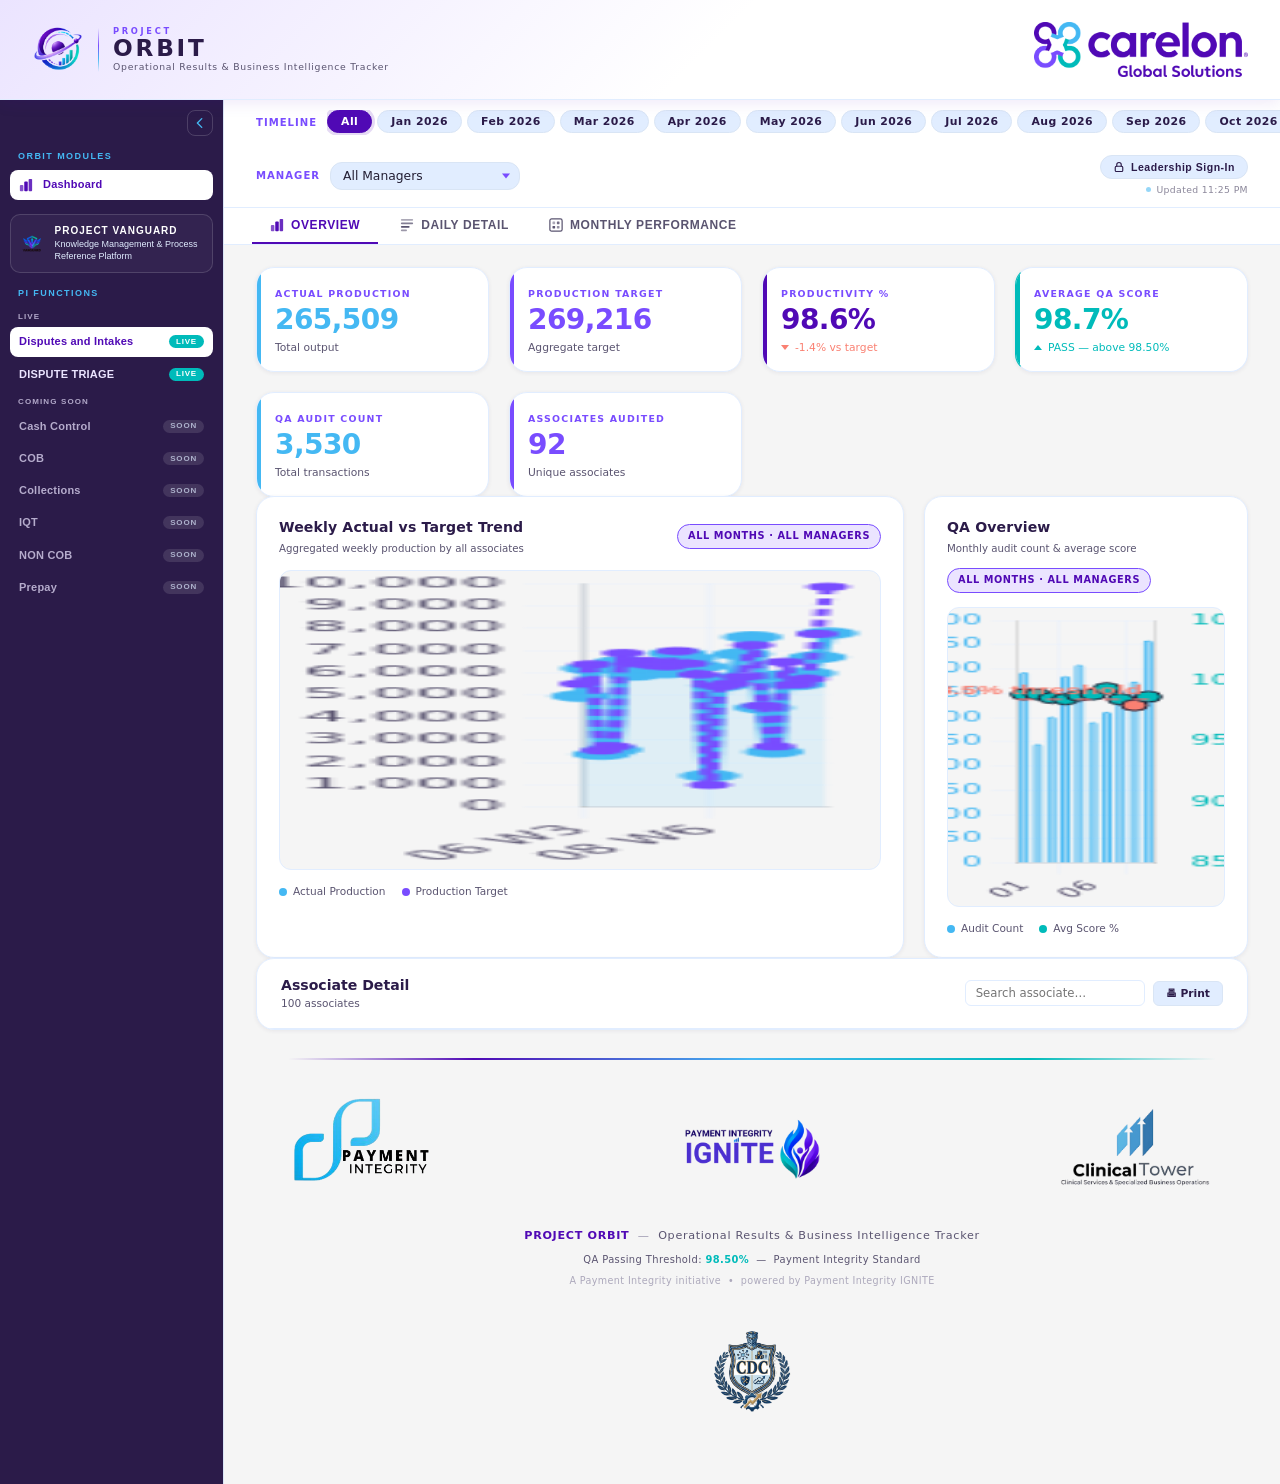
==== ORBIT.html @ f819c239 "Hide leadership rail items until sign-in Gated module items (Associate Records, Leadership Portal, R" ====
<!DOCTYPE html>
<html lang="en">
<head>
  <meta charset="UTF-8" />
  <meta name="viewport" content="width=device-width, initial-scale=1.0" />
  <title>PROJECT ORBIT — Operational Results &amp; Business Intelligence Tracker</title>
  <meta name="description" content="PROJECT ORBIT — Operational Results &amp; Business Intelligence Tracker. Real-time productivity and quality metrics." />
  <link rel="icon" type="image/png" href="assets/logos/ORBIT.png" />
  <link rel="stylesheet" href="orbit.css" />
  <!-- ── ORBIT runtime configuration ─────────────────────────────────────────
       LEADERSHIP_PASSWORD  : shared password required to access the Leadership Portal.
                              Change this value when rotating credentials.
                              Set ORBIT_CONFIG.leadershipPassword in orbit-auth.js to
                              override without editing this file.
       ADMIN_PASSWORD       : optional separate password for admin-role users.
                              Leave blank ("") to use the same password for all roles.
  ──────────────────────────────────────────────────────────────────────────── -->
  <script>
  window.ORBIT_CONFIG = {
    leadershipPassword: 'Ignite@Leaders2026',   // shared password for all roles including admin
    adminPassword:      ''                      // blank — admins use the same password above
  };
  </script>
</head>
<body>
<div class="orbit-shell">

  <!-- ── Loading overlay ─────────────────────────────────── -->
  <div class="orbit-loading" id="orbit-loading" role="status" aria-live="polite">
    <div class="orbit-spinner"></div>
    <div class="orbit-loading__text">Loading ORBIT&hellip;</div>
  </div>

  <!-- ── Header ───────────────────────────────────────────── -->
  <header class="orbit-header" role="banner">
    <div class="orbit-header__left">

      <!-- ORBIT logo — official PNG asset (assets/logos/ORBIT.png) -->
      <div class="orbit-header__logo" aria-label="ORBIT logo" role="img">
        <img src="assets/logos/ORBIT.png"
             alt="ORBIT logo"
             class="orbit-header__img" />
      </div>

      <!-- Vertical divider -->
      <div class="orbit-header__divider" aria-hidden="true"></div>

      <!-- Text lockup -->
      <div class="orbit-header__titles">
        <div class="orbit-header__eyebrow">PROJECT</div>
        <div class="orbit-header__title">ORBIT</div>
        <div class="orbit-header__subtitle">Operational Results &amp; Business Intelligence Tracker</div>
      </div>
    </div>

    <div class="orbit-header__right">

      <!-- Carelon Global Solutions — corporate sponsor, official PNG asset -->
      <div class="orbit-header__carelon" role="img" aria-label="Carelon Global Solutions">
        <img src="assets/logos/carelon.png"
             alt="Carelon Global Solutions"
             class="orbit-header__carelon-img" />
      </div>

    </div>
  </header>

  <!-- ── TEMPUS-style layout: left rail + main column ─────── -->
  <div class="orbit-body">

    <!-- ── Left navigation rail ────────────────────────────── -->
    <aside class="orbit-rail" id="orbit-rail" aria-label="ORBIT navigation">

      <button class="orbit-rail__toggle" id="orbit-rail-toggle" type="button"
              aria-label="Collapse navigation" aria-expanded="true">
        <svg width="14" height="14" viewBox="0 0 16 16" fill="none" aria-hidden="true">
          <path d="M10 3L5 8l5 5" stroke="currentColor" stroke-width="1.6" stroke-linecap="round" stroke-linejoin="round"/>
        </svg>
      </button>

      <!-- Section 1 — ORBIT modules -->
      <nav class="orbit-rail__group" aria-label="ORBIT modules">
        <div class="orbit-rail__heading">ORBIT Modules</div>
        <button class="orbit-rail__item is-active" type="button" data-nav-page="overview" title="Dashboard">
          <svg width="14" height="14" viewBox="0 0 16 16" fill="none" aria-hidden="true">
            <rect x="1" y="8" width="4" height="7" rx="1" fill="currentColor" opacity=".7"/>
            <rect x="6" y="4" width="4" height="11" rx="1" fill="currentColor"/>
            <rect x="11" y="1" width="4" height="14" rx="1" fill="currentColor" opacity=".85"/>
          </svg>
          <span class="orbit-rail__label">Dashboard</span>
        </button>
        <button class="orbit-rail__item orbit-rail__item--gated" type="button" data-nav-sub="ar" title="Associate Records">
          <svg width="14" height="14" viewBox="0 0 16 16" fill="none" aria-hidden="true">
            <circle cx="8" cy="5" r="3" stroke="currentColor" stroke-width="1.4"/>
            <path d="M2.5 14c.8-2.6 3-4 5.5-4s4.7 1.4 5.5 4" stroke="currentColor" stroke-width="1.4" stroke-linecap="round"/>
          </svg>
          <span class="orbit-rail__label">Associate Records</span>
        </button>
        <button class="orbit-rail__item orbit-rail__item--gated" type="button" data-nav-sub="summary" title="Leadership Portal">
          <svg width="14" height="14" viewBox="0 0 16 16" fill="none" aria-hidden="true">
            <path d="M8 1.5l1.9 3.9 4.3.6-3.1 3 .7 4.3L8 11.3l-3.8 2 .7-4.3-3.1-3 4.3-.6z" fill="currentColor" opacity=".85"/>
          </svg>
          <span class="orbit-rail__label">Leadership Portal</span>
        </button>
        <button class="orbit-rail__item orbit-rail__item--gated" type="button" data-nav-sub="rec" title="Recognition">
          <svg width="14" height="14" viewBox="0 0 16 16" fill="none" aria-hidden="true">
            <path d="M4 2h8v4a4 4 0 0 1-8 0z" stroke="currentColor" stroke-width="1.4"/>
            <path d="M4 3.5H2v1a2.5 2.5 0 0 0 2.5 2.5M12 3.5h2v1a2.5 2.5 0 0 1-2.5 2.5M8 10v3M5 14.5h6" stroke="currentColor" stroke-width="1.4" stroke-linecap="round"/>
          </svg>
          <span class="orbit-rail__label">Recognition</span>
        </button>
        <button class="orbit-rail__item orbit-rail__item--gated" type="button" data-nav-sub="pip" title="PIP Watchlist">
          <svg width="14" height="14" viewBox="0 0 16 16" fill="none" aria-hidden="true">
            <path d="M8 2L1.5 13.5h13z" stroke="currentColor" stroke-width="1.4" stroke-linejoin="round"/>
            <path d="M8 6.5v3.5M8 12v.01" stroke="currentColor" stroke-width="1.6" stroke-linecap="round"/>
          </svg>
          <span class="orbit-rail__label">PIP Watchlist</span>
        </button>
        <button class="orbit-rail__item orbit-rail__item--gated" type="button" data-nav-sub="alerts" title="Executive Alerts">
          <svg width="14" height="14" viewBox="0 0 16 16" fill="none" aria-hidden="true">
            <path d="M8 2a4 4 0 0 1 4 4v2.5l1.5 2.5h-11L4 8.5V6a4 4 0 0 1 4-4z" stroke="currentColor" stroke-width="1.4" stroke-linejoin="round"/>
            <path d="M6.5 13.5a1.5 1.5 0 0 0 3 0" stroke="currentColor" stroke-width="1.4" stroke-linecap="round"/>
          </svg>
          <span class="orbit-rail__label">Executive Alerts</span>
        </button>
        <button class="orbit-rail__item orbit-rail__item--gated" type="button" data-nav-sub="notes" title="Notifications">
          <svg width="14" height="14" viewBox="0 0 16 16" fill="none" aria-hidden="true">
            <rect x="1.5" y="3" width="13" height="10" rx="1.5" stroke="currentColor" stroke-width="1.4"/>
            <path d="M2 4l6 5 6-5" stroke="currentColor" stroke-width="1.4" stroke-linecap="round" stroke-linejoin="round"/>
          </svg>
          <span class="orbit-rail__label">Notifications</span>
        </button>
        <button class="orbit-rail__item orbit-rail__item--gated" type="button" data-nav-sub="mynotes" title="My Notes">
          <svg width="14" height="14" viewBox="0 0 16 16" fill="none" aria-hidden="true">
            <path d="M3 2.5h10v11l-3-2-2 2-2-2-3 2z" stroke="currentColor" stroke-width="1.4" stroke-linejoin="round"/>
          </svg>
          <span class="orbit-rail__label">My Notes</span>
        </button>
      </nav>

      <!-- Section 2 — PROJECT VANGUARD platform link -->
      <a class="orbit-rail__vanguard" href="https://vanguard-jace.vercel.app/index.html"
         target="_blank" rel="noopener noreferrer" title="Open PROJECT VANGUARD">
        <img class="orbit-rail__vanguard-logo" src="assets/logos/vanguard-lockup.png" alt="Vanguard" />
        <span class="orbit-rail__vanguard-text">
          <span class="orbit-rail__vanguard-name">PROJECT VANGUARD</span>
          <span class="orbit-rail__vanguard-tag">Knowledge Management &amp; Process Reference Platform</span>
        </span>
      </a>

      <!-- Section 3 — Payment Integrity functions (drives FN module) -->
      <nav class="orbit-rail__group" aria-label="Payment Integrity functions" id="orbit-fn-list">
        <div class="orbit-rail__heading">PI Functions</div>
        <div class="orbit-rail__subheading">Live</div>
        <button class="orbit-fn__btn is-active" type="button" data-fn="disputes-intakes" data-live="true" title="Disputes and Intakes">
          <span class="orbit-rail__label">Disputes and Intakes</span>
          <span class="orbit-fn__badge orbit-fn__badge--live">Live</span>
        </button>
        <button class="orbit-fn__btn" type="button" data-fn="dispute-triage" data-live="true" title="DISPUTE TRIAGE">
          <span class="orbit-rail__label">DISPUTE TRIAGE</span>
          <span class="orbit-fn__badge orbit-fn__badge--live">Live</span>
        </button>
        <div class="orbit-rail__subheading">Coming Soon</div>
        <button class="orbit-fn__btn" type="button" data-fn="cash-control" data-live="false" title="Cash Control">
          <span class="orbit-rail__label">Cash Control</span>
          <span class="orbit-fn__badge orbit-fn__badge--soon">Soon</span>
        </button>
        <button class="orbit-fn__btn" type="button" data-fn="cob" data-live="false" title="COB">
          <span class="orbit-rail__label">COB</span>
          <span class="orbit-fn__badge orbit-fn__badge--soon">Soon</span>
        </button>
        <button class="orbit-fn__btn" type="button" data-fn="collections" data-live="false" title="Collections">
          <span class="orbit-rail__label">Collections</span>
          <span class="orbit-fn__badge orbit-fn__badge--soon">Soon</span>
        </button>
        <button class="orbit-fn__btn" type="button" data-fn="iqt" data-live="false" title="IQT">
          <span class="orbit-rail__label">IQT</span>
          <span class="orbit-fn__badge orbit-fn__badge--soon">Soon</span>
        </button>
        <button class="orbit-fn__btn" type="button" data-fn="non-cob" data-live="false" title="NON COB">
          <span class="orbit-rail__label">NON COB</span>
          <span class="orbit-fn__badge orbit-fn__badge--soon">Soon</span>
        </button>
        <button class="orbit-fn__btn" type="button" data-fn="prepay" data-live="false" title="Prepay">
          <span class="orbit-rail__label">Prepay</span>
          <span class="orbit-fn__badge orbit-fn__badge--soon">Soon</span>
        </button>
      </nav>

    </aside><!-- /.orbit-rail -->

    <!-- ── Main content column ─────────────────────────────── -->
    <div class="orbit-main">

  <!-- ── Filters ──────────────────────────────────────────── -->
  <nav class="orbit-filters" role="navigation" aria-label="Dashboard filters">

    <!-- Timeline: Month pills -->
    <div class="orbit-filters__group">
      <span class="orbit-filters__label">Timeline</span>
      <div class="orbit-filters__pills" id="month-pills" role="group" aria-label="Filter by month">
        <!-- Built dynamically by orbit-app.js -->
      </div>
    </div>

    <!-- Manager dropdown — sourced from Fact_Productivity (period-aware) -->
    <div class="orbit-filters__group">
      <span class="orbit-filters__label" data-tooltip="Manager as recorded in Fact_Productivity for the selected period">Manager</span>
      <div class="orbit-filters__select-wrap">
        <select class="orbit-select" id="manager-select" aria-label="Filter by manager">
          <option value="all">All Managers</option>
        </select>
      </div>
    </div>

    <!-- Right-aligned controls: sign-in + refresh timestamp -->
    <div class="orbit-filters__controls">
      <button class="orbit-auth-chip" id="orbit-auth-chip" type="button"
              aria-haspopup="dialog" aria-label="Leadership sign in">
        <svg width="12" height="12" viewBox="0 0 16 16" fill="none" aria-hidden="true">
          <rect x="3" y="7" width="10" height="7" rx="1.5" stroke="currentColor" stroke-width="1.5"/>
          <path d="M5 7V5a3 3 0 0 1 6 0v2" stroke="currentColor" stroke-width="1.5" stroke-linecap="round"/>
        </svg>
        <span id="orbit-auth-chip-label">Leadership Sign-In</span>
      </button>
      <div class="orbit-filters__updated">
        <span id="last-updated">Live</span>
      </div>
    </div>

  </nav>

  <!-- ── Page navigation tabs ─────────────────────────────── -->
  <nav class="orbit-page-nav" role="tablist" aria-label="Dashboard pages">
    <button class="orbit-page-tab is-active" role="tab" aria-selected="true"
            aria-controls="page-overview" id="tab-overview" data-page="overview">
      <svg width="14" height="14" viewBox="0 0 16 16" fill="none" aria-hidden="true">
        <rect x="1" y="8" width="4" height="7" rx="1" fill="currentColor" opacity=".7"/>
        <rect x="6" y="4" width="4" height="11" rx="1" fill="currentColor"/>
        <rect x="11" y="1" width="4" height="14" rx="1" fill="currentColor" opacity=".85"/>
      </svg>
      Overview
    </button>
    <button class="orbit-page-tab" role="tab" aria-selected="false"
            aria-controls="page-daily" id="tab-daily" data-page="daily">
      <svg width="14" height="14" viewBox="0 0 16 16" fill="none" aria-hidden="true">
        <rect x="1" y="1" width="14" height="2" rx="1" fill="currentColor" opacity=".5"/>
        <rect x="1" y="5" width="14" height="2" rx="1" fill="currentColor" opacity=".75"/>
        <rect x="1" y="9" width="10" height="2" rx="1" fill="currentColor"/>
        <rect x="1" y="13" width="7"  height="2" rx="1" fill="currentColor" opacity=".6"/>
      </svg>
      Daily Detail
    </button>
    <button class="orbit-page-tab" role="tab" aria-selected="false"
            aria-controls="page-monthly" id="tab-monthly" data-page="monthly">
      <svg width="14" height="14" viewBox="0 0 16 16" fill="none" aria-hidden="true">
        <rect x="1" y="1" width="14" height="14" rx="2" stroke="currentColor" stroke-width="1.4" fill="none"/>
        <rect x="4" y="4" width="3" height="3" rx=".5" fill="currentColor" opacity=".5"/>
        <rect x="9" y="4" width="3" height="3" rx=".5" fill="currentColor" opacity=".85"/>
        <rect x="4" y="9" width="3" height="3" rx=".5" fill="currentColor"/>
        <rect x="9" y="9" width="3" height="3" rx=".5" fill="currentColor" opacity=".65"/>
      </svg>
      Monthly Performance
    </button>
    <button class="orbit-page-tab is-hidden" role="tab" aria-selected="false"
            aria-controls="page-leadership" id="tab-leadership" data-page="leadership">
      <svg width="14" height="14" viewBox="0 0 16 16" fill="none" aria-hidden="true">
        <path d="M8 1.5l1.9 3.9 4.3.6-3.1 3 .7 4.3L8 11.3l-3.8 2 .7-4.3-3.1-3 4.3-.6z" fill="currentColor" opacity=".85"/>
      </svg>
      Leadership Portal
    </button>
  </nav>

  <!-- ── Main content ─────────────────────────────────────── -->
  <main class="orbit-content" role="main">

  <!-- ══ PAGE: Overview ═══════════════════════════════════ -->
  <div id="page-overview" class="orbit-page" role="tabpanel" aria-labelledby="tab-overview">

    <!-- ── KPI Cards ──────────────────────────────────────── -->
    <section class="orbit-kpis" aria-label="Key performance indicators">

      <article class="kpi-card kpi-card--production" data-tt-title="Actual Production" data-tt-body="Total units produced in the selected period, aggregated across all filtered associates.">
        <div class="kpi-label">Actual Production</div>
        <div class="kpi-value" id="kpi-actual">—</div>
        <div class="kpi-sub" id="kpi-actual-sub">Total output</div>
      </article>

      <article class="kpi-card kpi-card--target" data-tt-title="Production Target" data-tt-body="Sum of individual production targets for the selected period and filters.">
        <div class="kpi-label">Production Target</div>
        <div class="kpi-value" id="kpi-target">—</div>
        <div class="kpi-sub" id="kpi-target-sub">Aggregate target</div>
      </article>

      <article class="kpi-card kpi-card--pct" data-tt-title="Productivity %" data-tt-body="Total actual production ÷ total target, blended across all filtered associates. PASS when ≥ 100%.">
        <div class="kpi-label">Productivity %</div>
        <div class="kpi-value" id="kpi-pct">—</div>
        <div class="kpi-sub" id="kpi-pct-sub">vs target</div>
      </article>

      <!-- Enterprise Target & Variance: Leadership Portal → Summary KPI strip (below) -->

      <article class="kpi-card kpi-card--qa-score" data-tt-title="Average QA Score" data-tt-body="Weighted average QA score across all audits. PI passing threshold: 98.50% — scores below are FAIL.">
        <div class="kpi-label">Average QA Score</div>
        <div class="kpi-value" id="kpi-qa-score">—</div>
        <div class="kpi-sub" id="kpi-qa-score-sub">No audit data</div>
      </article>

      <article class="kpi-card kpi-card--qa-count" data-tt-title="QA Audit Count" data-tt-body="Total number of QA audit transactions in the selected period.">
        <div class="kpi-label">QA Audit Count</div>
        <div class="kpi-value" id="kpi-qa-count">—</div>
        <div class="kpi-sub">Total transactions</div>
      </article>

      <article class="kpi-card kpi-card--audited" data-tt-title="Associates Audited" data-tt-body="Distinct associates who received at least one QA audit in the selected period.">
        <div class="kpi-label">Associates Audited</div>
        <div class="kpi-value" id="kpi-audited">—</div>
        <div class="kpi-sub">Unique associates</div>
      </article>

    </section>

    <!-- ── Charts ─────────────────────────────────────────── -->
    <section class="orbit-charts" aria-label="Visual analytics">

      <!-- Hero chart: Weekly Actual vs Target -->
      <div class="chart-card">
        <div class="chart-header">
          <div class="chart-header__left">
            <div class="chart-title">Weekly Actual vs Target Trend</div>
            <div class="chart-subtitle">Aggregated weekly production by all associates</div>
          </div>
          <span class="chart-period-badge" aria-live="polite">All Months · All Managers</span>
        </div>
        <div class="chart-body" role="img" aria-label="Line chart showing weekly actual production versus target">
          <canvas id="chart-trend"></canvas>
        </div>
        <div class="chart-legend" aria-hidden="true">
          <div class="chart-legend__item"><span class="chart-legend__dot chart-legend__dot--actual"></span>Actual Production</div>
          <div class="chart-legend__item"><span class="chart-legend__dot chart-legend__dot--target"></span>Production Target</div>
        </div>
      </div>

      <!-- Secondary chart: QA Overview -->
      <div class="chart-card">
        <div class="chart-header">
          <div class="chart-header__left">
            <div class="chart-title">QA Overview</div>
            <div class="chart-subtitle">Monthly audit count &amp; average score</div>
          </div>
          <span class="chart-period-badge" aria-live="polite">All Months · All Managers</span>
        </div>
        <div class="chart-body" role="img" aria-label="Bar and line chart showing QA audit counts and average scores by month">
          <canvas id="chart-qa"></canvas>
        </div>
        <div class="chart-legend" aria-hidden="true">
          <div class="chart-legend__item"><span class="chart-legend__dot chart-legend__dot--actual"></span>Audit Count</div>
          <div class="chart-legend__item"><span class="chart-legend__dot chart-legend__dot--qa"></span>Avg Score %</div>
        </div>
      </div>

    </section>

    <!-- ── Associate Detail Table ─────────────────────────── -->
    <section class="orbit-table-section" aria-label="Associate detail table">
      <div class="table-card">
        <div class="table-card__header">
          <div>
            <div class="table-card__title">Associate Detail</div>
            <div class="table-card__meta" id="table-meta">Loading&hellip;</div>
          </div>
          <div class="table-card__actions">
            <input
              id="table-search"
              type="search"
              placeholder="Search associate&hellip;"
              aria-label="Search associates"
              style="
                background:var(--glass-bg);border:1px solid var(--glass-border);
                border-radius:var(--radius-sm);color:var(--text);font-size:.73rem;
                padding:5px 10px;outline:none;width:180px;
              "
            />
            <button class="table-action-btn" onclick="window.print()" aria-label="Print table">
              &#128438; Print
            </button>
          </div>
        </div>
        <div class="table-scroll-wrap" role="region" aria-label="Scrollable data table" tabindex="0">
          <table class="orbit-table" aria-label="Associate productivity and quality data">
            <thead>
              <tr>
                <th aria-label="Rank">#</th>
                <th data-sort="name"     class="is-sortable">Associate</th>
                <th data-sort="manager"  class="is-sortable" data-tooltip="Manager from Fact_Productivity — period-aware">Manager</th>
                <th data-sort="act"      class="is-sortable" style="text-align:right">Prod Actual</th>
                <th data-sort="tgt"      class="is-sortable" style="text-align:right">Prod Target</th>
                <th data-sort="variance" class="is-sortable" style="text-align:right">Variance</th>
                <th data-sort="prodPct"  class="is-sortable">Productivity %</th>
                <th data-sort="qaCnt"    class="is-sortable" style="text-align:right">QA Audits</th>
                <th data-sort="avgQA"    class="is-sortable" style="text-align:right">QA Score %</th>
              </tr>
            </thead>
            <tbody id="assoc-tbody">
              <tr><td colspan="9">
                <div class="orbit-empty">
                  <div class="orbit-empty__title">Loading data&hellip;</div>
                </div>
              </td></tr>
            </tbody>
          </table>
        </div>
      </div>
    </section>

  </div><!-- /.orbit-page#page-overview -->

  <!-- ══ PAGE: Daily Detail ════════════════════════════════ -->
  <div id="page-daily" class="orbit-page is-hidden" role="tabpanel" aria-labelledby="tab-daily">

    <!-- Daily Detail filters -->
    <div class="orbit-dd-filters">

      <!-- Month pills (synced with Overview timeline) -->
      <div class="orbit-filters__group">
        <span class="orbit-filters__label">Timeline</span>
        <div class="orbit-filters__pills" id="dd-month-pills" role="group" aria-label="Filter daily detail by month"></div>
      </div>

      <!-- Date filter — narrows to a single calendar day within the selected month -->
      <div class="orbit-filters__group orbit-filters__group--date" id="dd-date-group">
        <span class="orbit-filters__label">Date</span>
        <div class="orbit-filters__select-wrap dd-date-wrap">
          <input class="orbit-select dd-date-input" id="dd-date-input"
                 type="date" aria-label="Filter by exact date" />
          <button class="dd-date-clear is-hidden" id="dd-date-clear"
                  type="button" title="Clear date filter" aria-label="Clear date filter">&#x2715;</button>
        </div>
      </div>

      <!-- Manager dropdown -->
      <div class="orbit-filters__group">
        <span class="orbit-filters__label">Manager</span>
        <div class="orbit-filters__select-wrap">
          <select class="orbit-select" id="dd-manager-select" aria-label="Filter by manager">
            <option value="all">All Managers</option>
          </select>
        </div>
      </div>

      <!-- Associate dropdown -->
      <div class="orbit-filters__group">
        <span class="orbit-filters__label">Associate</span>
        <div class="orbit-filters__select-wrap">
          <select class="orbit-select" id="dd-assoc-select" aria-label="Filter by associate">
            <option value="all">All Associates</option>
          </select>
        </div>
      </div>

      <!-- Search box -->
      <div class="orbit-filters__group orbit-filters__group--search">
        <span class="orbit-filters__label">Search</span>
        <div class="orbit-filters__select-wrap">
          <input class="orbit-select orbit-dd-search" id="dd-search"
                 type="search" placeholder="Search associate, manager…"
                 aria-label="Search daily detail table" autocomplete="off" />
        </div>
      </div>

    </div><!-- /.orbit-dd-filters -->

    <!-- Daily Detail table card -->
    <div class="table-card orbit-dd-card">
      <div class="table-card__header">
        <div class="table-card__title">Daily Detail</div>
        <div class="table-card__meta" id="dd-meta">Loading&hellip;</div>
        <div class="table-card__actions">
          <button class="orbit-btn orbit-btn--ghost" id="dd-export-btn"
                  title="Export to CSV" aria-label="Export daily detail to CSV">
            <svg width="14" height="14" viewBox="0 0 16 16" fill="none" aria-hidden="true">
              <path d="M8 1v9M5 7l3 3 3-3" stroke="currentColor" stroke-width="1.8" stroke-linecap="round" stroke-linejoin="round"/>
              <path d="M2 12h12v2a1 1 0 01-1 1H3a1 1 0 01-1-1v-2z" fill="currentColor" opacity=".35"/>
            </svg>
            Export CSV
          </button>
        </div>
      </div>
      <div class="table-card__body">
        <table class="orbit-table" id="dd-table" role="grid" aria-label="Daily production detail">
          <thead>
            <tr>
              <th class="col-date"  data-dd-sort="d"       aria-sort="none">Date</th>
              <th class="col-associate" data-dd-sort="a"   aria-sort="none">Associate</th>
              <th class="col-manager"   data-dd-sort="m"   aria-sort="none">Manager</th>
              <th class="col-num"   data-dd-sort="act"     aria-sort="none">Actual</th>
              <th class="col-num"   data-dd-sort="tgt"     aria-sort="none">Target</th>
              <th class="col-num"   data-dd-sort="variance" aria-sort="none">Variance</th>
              <th class="col-num"   data-dd-sort="w"       aria-sort="none">Week</th>
              <th class="col-num"   data-dd-sort="ym"      aria-sort="none">Month</th>
            </tr>
          </thead>
          <tbody id="dd-tbody">
            <!-- Built by orbit-app.js DD.render() — first 200 rows -->
          </tbody>
        </table>
      </div>
      <!-- Load more — appears when filtered results exceed one page -->
      <div class="dd-load-more-wrap">
        <button class="orbit-btn orbit-btn--ghost dd-load-more-btn is-hidden" id="dd-load-more" type="button">
          Load more records
        </button>
      </div>
    </div><!-- /.orbit-dd-card -->

  </div><!-- /.orbit-page#page-daily -->

  <!-- ══ PAGE: Monthly Performance ════════════════════════════ -->
  <div id="page-monthly" class="orbit-page is-hidden" role="tabpanel" aria-labelledby="tab-monthly">

    <!-- Monthly filters -->
    <div class="orbit-dd-filters mp-filters">

      <div class="orbit-filters__group">
        <span class="orbit-filters__label">Timeline</span>
        <div class="orbit-filters__pills" id="mp-month-pills" role="group" aria-label="Filter by month"></div>
      </div>

      <div class="orbit-filters__group">
        <span class="orbit-filters__label">Manager</span>
        <div class="orbit-filters__select-wrap">
          <select class="orbit-select" id="mp-manager-select" aria-label="Filter by manager">
            <option value="all">All Managers</option>
          </select>
        </div>
      </div>

      <div class="orbit-filters__group">
        <span class="orbit-filters__label">Associate</span>
        <div class="orbit-filters__select-wrap">
          <select class="orbit-select" id="mp-assoc-select" aria-label="Filter by associate">
            <option value="all">All Associates</option>
          </select>
        </div>
      </div>

    </div><!-- /.mp-filters -->

    <!-- ── Summary KPI cards ───────────────────────────────── -->
    <section class="orbit-kpis mp-kpis" aria-label="Monthly performance summary">

      <article class="kpi-card kpi-card--mp-pass"
               data-tt-title="Associates Passing" data-tt-body="Associates whose productivity is at or above the 100% target.<br><br>PASS: Productivity ≥ 100%">
        <div class="kpi-label">Associates Passing</div>
        <div class="kpi-value" id="mp-kpi-passing">—</div>
        <div class="kpi-sub" id="mp-kpi-passing-sub">Productivity &ge; 100%</div>
      </article>

      <article class="kpi-card kpi-card--mp-fail"
               data-tt-title="Associates Failing" data-tt-body="Associates whose productivity is below the 100% target.<br><br>FAIL: Productivity &lt; 100%">
        <div class="kpi-label">Associates Failing</div>
        <div class="kpi-value" id="mp-kpi-failing">—</div>
        <div class="kpi-sub" id="mp-kpi-failing-sub">Productivity &lt; 100%</div>
      </article>

      <article class="kpi-card kpi-card--pct"
               data-tt-title="Avg Productivity %" data-tt-body="Mean productivity percentage across all filtered associates and months.<br><br>PASS: ≥ 100% &nbsp;|&nbsp; FAIL: &lt; 100%">
        <div class="kpi-label">Avg Productivity %</div>
        <div class="kpi-value" id="mp-kpi-avg-prod">—</div>
        <div class="kpi-sub" id="mp-kpi-avg-prod-sub">vs 100% target</div>
      </article>

      <article class="kpi-card kpi-card--qa-score"
               data-tt-title="Avg QA Score %" data-tt-body="Weighted average QA score across the selected period.<br><br>PASS: ≥ 98.50% &nbsp;|&nbsp; FAIL: &lt; 98.50%">
        <div class="kpi-label">Avg QA Score %</div>
        <div class="kpi-value" id="mp-kpi-avg-qa">—</div>
        <div class="kpi-sub" id="mp-kpi-avg-qa-sub">Threshold: 98.50%</div>
      </article>

      <article class="kpi-card kpi-card--mp-qa-pass"
               data-tt-title="QA Pass Count" data-tt-body="Associates whose QA score meets the PI passing threshold.<br><br>PASS: QA Score ≥ 98.50%">
        <div class="kpi-label">QA Pass Count</div>
        <div class="kpi-value" id="mp-kpi-qa-pass">—</div>
        <div class="kpi-sub">QA Score &ge; 98.50%</div>
      </article>

      <article class="kpi-card kpi-card--mp-qa-fail"
               data-tt-title="QA Fail Count" data-tt-body="Associates whose QA score falls below the PI passing threshold.<br><br>FAIL: QA Score &lt; 98.50%">
        <div class="kpi-label">QA Fail Count</div>
        <div class="kpi-value" id="mp-kpi-qa-fail">—</div>
        <div class="kpi-sub">QA Score &lt; 98.50%</div>
      </article>

    </section><!-- /.mp-kpis -->

    <!-- ── Monthly trend charts ─────────────────────────────── -->
    <div class="mp-charts">

      <!-- Chart 1: Productivity Trend -->
      <div class="chart-card mp-chart-card">
        <div class="chart-card__header">
          <div class="chart-card__title">Monthly Productivity Trend</div>
          <div class="chart-card__legend">
            <span class="chart-legend-item chart-legend-item--pass">&#9632; Pass (&ge;100%)</span>
            <span class="chart-legend-item chart-legend-item--fail">&#9632; Fail (&lt;100%)</span>
          </div>
        </div>
        <div class="chart-card__body">
          <canvas id="mp-chart-prod" aria-label="Monthly productivity trend chart"></canvas>
        </div>
      </div>

      <!-- Chart 2: QA Score Trend -->
      <div class="chart-card mp-chart-card">
        <div class="chart-card__header">
          <div class="chart-card__title">Monthly QA Score Trend</div>
          <div class="chart-card__legend">
            <span class="chart-legend-item chart-legend-item--pass">&#9632; Pass (&ge;98.5%)</span>
            <span class="chart-legend-item chart-legend-item--fail">&#9632; Fail (&lt;98.5%)</span>
          </div>
        </div>
        <div class="chart-card__body">
          <canvas id="mp-chart-qa" aria-label="Monthly QA score trend chart"></canvas>
        </div>
      </div>

      <!-- Chart 3: Pass/Fail Distribution -->
      <div class="chart-card mp-chart-card mp-chart-card--dist">
        <div class="chart-card__header">
          <div class="chart-card__title">Pass / Fail Distribution</div>
        </div>
        <div class="chart-card__body mp-dist-body">
          <canvas id="mp-chart-dist" aria-label="Pass/fail distribution chart"></canvas>
        </div>
      </div>

    </div><!-- /.mp-charts -->

    <!-- ── Associate Performance Grid ──────────────────────── -->
    <div class="table-card mp-grid-card">
      <div class="table-card__header">
        <div class="table-card__title">Associate Performance Grid</div>
        <div class="table-card__meta" id="mp-grid-meta">Loading&hellip;</div>
        <div class="table-card__actions">
          <div class="mp-legend-inline">
            <span class="qa-badge qa-badge--pass">● PROD PASS</span>
            <span class="qa-badge qa-badge--fail">● PROD FAIL</span>
            <span class="mp-qa-pass-badge">&#9670; QA PASS</span>
            <span class="mp-qa-fail-badge">&#9670; QA FAIL</span>
          </div>
        </div>
      </div>
      <div class="table-card__body mp-grid-scroll">
        <table class="orbit-table mp-grid-table" id="mp-grid-table" role="grid"
               aria-label="Associate monthly performance grid">
          <thead id="mp-grid-thead">
            <!-- Built dynamically: Associate | Manager | [month cols…] -->
          </thead>
          <tbody id="mp-grid-tbody">
            <!-- Built dynamically -->
          </tbody>
        </table>
      </div>
    </div><!-- /.mp-grid-card -->

    <!-- ── Monthly Detail trend table ──────────────────────── -->
    <div class="table-card mp-detail-card">
      <div class="table-card__header">
        <div class="table-card__title">Monthly Performance Trend</div>
        <div class="table-card__meta" id="mp-detail-meta"></div>
        <div class="table-card__actions">
          <button class="orbit-btn orbit-btn--ghost" id="mp-export-btn"
                  title="Export to CSV" aria-label="Export monthly detail to CSV">
            <svg width="14" height="14" viewBox="0 0 16 16" fill="none" aria-hidden="true">
              <path d="M8 1v9M5 7l3 3 3-3" stroke="currentColor" stroke-width="1.8"
                    stroke-linecap="round" stroke-linejoin="round"/>
              <path d="M2 12h12v2a1 1 0 01-1 1H3a1 1 0 01-1-1v-2z" fill="currentColor" opacity=".35"/>
            </svg>
            Export CSV
          </button>
        </div>
      </div>
      <div class="table-card__body">
        <table class="orbit-table" id="mp-detail-table" role="grid"
               aria-label="Monthly performance detail table">
          <thead>
            <tr>
              <th data-mp-sort="ym"      class="col-num">Month</th>
              <th data-mp-sort="a"       class="col-associate">Associate</th>
              <th data-mp-sort="m"       class="col-manager">Manager</th>
              <th data-mp-sort="act"     class="col-num">Actual</th>
              <th data-mp-sort="tgt"     class="col-num">Target</th>
              <th data-mp-sort="prodPct" class="col-num">Prod %</th>
              <th data-mp-sort="avgQA"   class="col-num">QA Score</th>
              <th class="col-num">Prod Status</th>
              <th class="col-num">QA Status</th>
            </tr>
          </thead>
          <tbody id="mp-detail-tbody">
            <!-- Built dynamically -->
          </tbody>
        </table>
      </div>
    </div><!-- /.mp-detail-card -->

  </div><!-- /.orbit-page#page-monthly -->

  <!-- ══ PAGE: Leadership Portal ═══════════════════════════ -->
  <div id="page-leadership" class="orbit-page is-hidden" role="tabpanel" aria-labelledby="tab-leadership">

    <!-- Portal header + role context -->
    <div class="lp-hero">
      <div>
        <div class="lp-hero__title">Leadership Portal</div>
        <div class="lp-hero__sub">Restricted access &mdash; Payment Integrity leadership tools</div>
      </div>
      <div class="lp-hero__role" id="lp-role-badge">—</div>
    </div>

    <!-- Portal sub-navigation -->
    <nav class="lp-subnav" role="tablist" aria-label="Leadership sections">
      <button class="lp-subnav__tab is-active" data-lp-sub="summary" type="button" role="tab" aria-selected="true">Summary</button>
      <button class="lp-subnav__tab" data-lp-sub="alerts" type="button" role="tab" aria-selected="false">Executive Alerts</button>
      <button class="lp-subnav__tab" data-lp-sub="pip" type="button" role="tab" aria-selected="false">PIP Watchlist</button>
      <button class="lp-subnav__tab" data-lp-sub="rec" type="button" role="tab" aria-selected="false">Recognition</button>
      <button class="lp-subnav__tab" data-lp-sub="managers" type="button" role="tab" aria-selected="false">Managers</button>
      <button class="lp-subnav__tab" data-lp-sub="notes" type="button" role="tab" aria-selected="false">Notifications</button>
      <button class="lp-subnav__tab" data-lp-sub="matrix" type="button" role="tab" aria-selected="false">Performance Matrix</button>
      <button class="lp-subnav__tab lp-subnav__tab--records" data-lp-sub="ar" type="button" role="tab" aria-selected="false">Associate Records</button>
      <button class="lp-subnav__tab lp-subnav__tab--mynotes" data-lp-sub="mynotes" type="button" role="tab" aria-selected="false">
        My Notes<span class="mn-tab-badge is-hidden" id="mn-tab-badge" aria-label="overdue tasks"></span>
      </button>
    </nav>

    <!-- ══ SUB-PAGE: Summary ══ -->
    <div class="lp-subpage" data-lp-subpage="summary">

    <!-- KPI strip -->
    <section class="orbit-kpis" aria-label="Leadership summary">
      <!-- Enterprise planning metrics — Leadership/Admin only -->
      <article class="kpi-card kpi-card--ent-target" data-tt-title="Enterprise Target" data-tt-body="Monthly enterprise production target: standard rate × approved headcount × business days in the selected month. Requires a single month to be selected.">
        <div class="kpi-label">Enterprise Target</div>
        <div class="kpi-value" id="kpi-ent-target">—</div>
        <div class="kpi-sub" id="kpi-ent-target-sub">Select a single month</div>
      </article>
      <article class="kpi-card kpi-card--ent-variance" data-tt-title="Enterprise Variance" data-tt-body="Actual enterprise production minus Enterprise Target for the selected month. Positive = above plan; negative = below plan.">
        <div class="kpi-label">Enterprise Variance</div>
        <div class="kpi-value" id="kpi-ent-variance">—</div>
        <div class="kpi-sub" id="kpi-ent-variance-sub">Select a single month</div>
      </article>
      <article class="kpi-card" data-tt-title="PIP Candidates" data-tt-body="Associates failing productivity (<100%) or QA (<98.50%) for 2 consecutive months.">
        <div class="kpi-label">PIP Candidates</div>
        <div class="kpi-value" id="lp-kpi-pip">—</div>
        <div class="kpi-sub">2-month consecutive fails</div>
      </article>
      <article class="kpi-card" data-tt-title="Recognition Candidates" data-tt-body="Associates at productivity >=110% or QA = 100.00% for 3 consecutive months.">
        <div class="kpi-label">Recognition Candidates</div>
        <div class="kpi-value" id="lp-kpi-rec">—</div>
        <div class="kpi-sub">3-month high performers</div>
      </article>
      <article class="kpi-card" data-tt-title="High Alerts" data-tt-body="HIGH severity items in Executive Alerts — dual fails and managers with multiple PIP cases.">
        <div class="kpi-label">High Alerts</div>
        <div class="kpi-value" id="lp-kpi-alerts">—</div>
        <div class="kpi-sub">Immediate attention</div>
      </article>
      <article class="kpi-card" data-tt-title="Managers Below Target" data-tt-body="Managers whose blended productivity or QA is below the approved standard.">
        <div class="kpi-label">Managers Below Target</div>
        <div class="kpi-value" id="lp-kpi-mgrbelow">—</div>
        <div class="kpi-sub">Blended metrics</div>
      </article>
      <article class="kpi-card" data-tt-title="Pending Notifications" data-tt-body="Outlook-ready draft emails generated for leadership review. Not sent automatically.">
        <div class="kpi-label">Notifications</div>
        <div class="kpi-value" id="lp-kpi-notes">—</div>
        <div class="kpi-sub">Drafts generated</div>
      </article>
    </section>

    <!-- Quick-action tiles -->
    <div class="lp-tiles" aria-label="Quick actions">
      <button class="lp-tile" data-lp-goto="pip" type="button">
        <span class="lp-tile__count" id="lp-tile-pip">—</span>
        <span class="lp-tile__label">PIP Watchlist</span>
        <span class="lp-tile__sub">Consecutive failures</span>
      </button>
      <button class="lp-tile lp-tile--rec" data-lp-goto="rec" type="button">
        <span class="lp-tile__count" id="lp-tile-rec">—</span>
        <span class="lp-tile__label">Recognition Watchlist</span>
        <span class="lp-tile__sub">Sustained excellence</span>
      </button>
      <button class="lp-tile lp-tile--mgr" data-lp-goto="managers" type="button">
        <span class="lp-tile__count" id="lp-tile-mgr">—</span>
        <span class="lp-tile__label">Manager Scorecard</span>
        <span class="lp-tile__sub">Team-level analytics</span>
      </button>
      <button class="lp-tile lp-tile--alert" data-lp-goto="alerts" type="button">
        <span class="lp-tile__count" id="lp-tile-alerts">—</span>
        <span class="lp-tile__label">Executive Alerts</span>
        <span class="lp-tile__sub">Severity-ranked</span>
      </button>
      <button class="lp-tile lp-tile--notes" data-lp-goto="notes" type="button">
        <span class="lp-tile__count" id="lp-tile-notes">—</span>
        <span class="lp-tile__label">Notification Center</span>
        <span class="lp-tile__sub">Outlook Web drafts</span>
      </button>
      <button class="lp-tile lp-tile--matrix" data-lp-goto="matrix" type="button">
        <span class="lp-tile__count" id="lp-tile-matrix">—</span>
        <span class="lp-tile__label">Performance Matrix</span>
        <span class="lp-tile__sub">Quarterly quadrant view</span>
      </button>
      <button class="lp-tile lp-tile--ar" data-lp-goto="ar" type="button">
        <span class="lp-tile__count" id="lp-tile-ar">—</span>
        <span class="lp-tile__label">Associate Records</span>
        <span class="lp-tile__sub">Merits &amp; Demerits</span>
      </button>
    </div>

    <!-- Business Rules — thresholds driving the watchlists -->
    <div class="orbit-table-section lp-section">
      <div class="lp-section__head">
        <h2 class="lp-section__title">Business Rules</h2>
        <span class="lp-section__rule">Thresholds applied to watchlists &amp; notifications</span>
      </div>
      <div class="orbit-table-wrap">
        <table class="orbit-table lp-table" aria-label="Business rules">
          <thead>
            <tr>
              <th>Rule</th>
              <th class="col-num">Value</th>
              <th>Status</th>
              <th>Notes</th>
            </tr>
          </thead>
          <tbody id="lp-rules-tbody"></tbody>
        </table>
      </div>
    </div>

    </div><!-- /.lp-subpage[data-lp-subpage=summary] -->

    <!-- ══ SUB-PAGE: Managers ══ -->
    <div class="lp-subpage is-hidden" data-lp-subpage="managers">

    <!-- Manager Scorecard -->
    <div class="orbit-table-section lp-section">
      <div class="lp-section__head">
        <h2 class="lp-section__title">Manager Scorecard</h2>
        <span class="lp-section__rule">Per-manager aggregates across all months &mdash; sorted by productivity</span>
      </div>
      <div class="orbit-table-wrap">
        <table class="orbit-table lp-table" aria-label="Manager scorecard">
          <thead>
            <tr>
              <th class="col-manager">Manager</th>
              <th class="col-num">Associates</th>
              <th class="col-num">Avg Productivity</th>
              <th class="col-num">Avg QA</th>
              <th class="col-num">Prod Pass Rate</th>
              <th class="col-num">QA Pass Rate</th>
              <th class="col-num">PIP</th>
              <th class="col-num">Recognition</th>
            </tr>
          </thead>
          <tbody id="lp-score-tbody"></tbody>
        </table>
      </div>
    </div>
    </div><!-- /.lp-subpage[data-lp-subpage=managers] -->

    <!-- ══ SUB-PAGE: Executive Alerts ══ -->
    <div class="lp-subpage is-hidden" data-lp-subpage="alerts">
    <!-- Executive Alerts -->
    <div class="orbit-table-section lp-section">
      <div class="lp-section__head">
        <h2 class="lp-section__title">Executive Alerts</h2>
        <span class="lp-section__rule">High-signal items for leadership attention &mdash; sorted by severity</span>
      </div>
      <div class="lp-alerts" id="lp-alerts"></div>
    </div>
    </div><!-- /.lp-subpage[data-lp-subpage=alerts] -->

    <!-- ══ SUB-PAGE: PIP Watchlist ══ -->
    <div class="lp-subpage is-hidden" data-lp-subpage="pip">
    <!-- PIP Watchlist -->
    <div class="orbit-table-section lp-section">
      <div class="lp-section__head">
        <h2 class="lp-section__title">PIP Watchlist</h2>
        <span class="lp-section__rule">Productivity &lt; 100% or QA &lt; 98.50% for 2 consecutive months</span>
        <span class="lp-eval-window"></span>
      </div>
      <div class="lp-filters" aria-label="PIP watchlist filters">
        <div class="lp-filters__pills" id="lp-pip-pills">
          <button class="orbit-pill is-active" data-pip-reason="all" type="button">All</button>
          <button class="orbit-pill" data-pip-reason="dual" type="button">Dual Fail</button>
          <button class="orbit-pill" data-pip-reason="prod" type="button">Productivity Fail</button>
          <button class="orbit-pill" data-pip-reason="qa" type="button">QA Fail</button>
        </div>
        <div class="orbit-filters__select-wrap">
          <select class="orbit-select" id="lp-pip-manager" aria-label="Filter PIP watchlist by manager">
            <option value="all">All Managers</option>
          </select>
        </div>
        <input class="orbit-input lp-search" id="lp-pip-search" type="search"
               placeholder="Search associate&hellip;" aria-label="Search PIP watchlist by associate" />
      </div>
      <div class="orbit-table-wrap">
        <table class="orbit-table lp-table" aria-label="PIP watchlist">
          <thead>
            <tr>
              <th class="col-associate">Associate</th>
              <th class="col-manager">Manager</th>
              <th>LOB</th>
              <th class="col-num">Month 1 Result</th>
              <th class="col-num">Month 2 Result</th>
              <th>Reason</th>
              <th>Status</th>
              <th></th>
            </tr>
          </thead>
          <tbody id="lp-pip-tbody"></tbody>
        </table>
      </div>
    </div>
    </div><!-- /.lp-subpage[data-lp-subpage=pip] -->

    <!-- ══ SUB-PAGE: Recognition Watchlist ══ -->
    <div class="lp-subpage is-hidden" data-lp-subpage="rec">
    <!-- Recognition Watchlist -->
    <div class="orbit-table-section lp-section">
      <div class="lp-section__head">
        <h2 class="lp-section__title">Recognition Watchlist</h2>
        <span class="lp-section__rule">Productivity &ge; 110% or QA = 100.00% for 3 consecutive months</span>
        <span class="lp-eval-window"></span>
      </div>
      <div class="orbit-table-wrap">
        <table class="orbit-table lp-table" aria-label="Recognition watchlist">
          <thead>
            <tr>
              <th class="col-associate">Associate</th>
              <th class="col-manager">Manager</th>
              <th>Reason</th>
              <th>Performance Trend</th>
              <th></th>
            </tr>
          </thead>
          <tbody id="lp-rec-tbody"></tbody>
        </table>
      </div>
    </div>
    </div><!-- /.lp-subpage[data-lp-subpage=rec] -->

    <!-- ══ SUB-PAGE: Notification Center ══ -->
    <div class="lp-subpage is-hidden" data-lp-subpage="notes">
    <!-- Notification Center -->
    <div class="orbit-table-section lp-section">
      <div class="lp-section__head">
        <h2 class="lp-section__title">Notification Center</h2>
        <span class="lp-section__rule">Outlook-ready drafts &mdash; nothing is sent automatically</span>
      </div>
      <div class="lp-filters" aria-label="Notification filters">
        <div class="lp-filters__pills" id="lp-note-pills">
          <button class="orbit-pill is-active" data-note-reason="all" type="button">All</button>
          <button class="orbit-pill" data-note-reason="dual" type="button">Dual Fail</button>
          <button class="orbit-pill" data-note-reason="prod" type="button">Productivity Fail</button>
          <button class="orbit-pill" data-note-reason="qa" type="button">QA Fail</button>
          <button class="orbit-pill" data-note-reason="rec" type="button">Recognition</button>
        </div>
        <div class="orbit-filters__select-wrap">
          <select class="orbit-select" id="lp-note-manager" aria-label="Filter notifications by manager">
            <option value="all">All Managers</option>
          </select>
        </div>
        <input class="orbit-input lp-search" id="lp-note-search" type="search"
               placeholder="Search associate&hellip;" aria-label="Search notifications by associate" />
      </div>
      <div class="lp-notes" id="lp-notes"></div>
    </div>
    </div><!-- /.lp-subpage[data-lp-subpage=notes] -->

    <!-- ══ SUB-PAGE: Performance Matrix ══ -->
    <div class="lp-subpage is-hidden" data-lp-subpage="matrix">

      <div class="orbit-table-section lp-section">
        <div class="lp-section__head">
          <h2 class="lp-section__title">Performance Matrix</h2>
          <span class="lp-section__rule">Quarterly productivity vs QA — four-quadrant associate view</span>
        </div>

        <!-- Filters -->
        <div class="mx-filters" aria-label="Performance matrix filters">
          <div class="mx-filters__pills" id="mx-qtr-pills">
            <button class="orbit-pill is-active" data-mx-qtr="all" type="button">All</button>
            <button class="orbit-pill" data-mx-qtr="Q1" type="button">Q1</button>
            <button class="orbit-pill" data-mx-qtr="Q2" type="button">Q2</button>
            <button class="orbit-pill" data-mx-qtr="Q3" type="button">Q3</button>
            <button class="orbit-pill" data-mx-qtr="Q4" type="button">Q4</button>
          </div>
          <div class="orbit-filters__select-wrap">
            <select class="orbit-select" id="mx-year" aria-label="Filter by year">
              <option value="all">All Years</option>
            </select>
          </div>
          <div class="orbit-filters__select-wrap">
            <select class="orbit-select" id="mx-manager" aria-label="Filter by manager">
              <option value="all">All Managers</option>
            </select>
          </div>
          <input class="orbit-input lp-search" id="mx-search" type="search"
                 placeholder="Search associate&hellip;" aria-label="Search associate in matrix" />
        </div>

        <!-- Plot + detail panel -->
        <div class="mx-plot-area">
          <div id="mx-plot-wrap" role="figure" aria-label="Performance scatter plot">
            <!-- SVG injected by JS -->
            <div id="mx-tooltip" role="tooltip" aria-live="polite"></div>
          </div>
          <!-- Associate detail panel (shown on click) -->
          <div class="mx-detail is-hidden" id="mx-detail" aria-label="Associate detail" aria-live="polite"></div>
        </div>

        <!-- Legend -->
        <div class="mx-legend" aria-label="Matrix legend">
          <div class="mx-legend__item"><span class="mx-legend__dot mx-legend__dot--dual"></span>Dual Pass — Top Performer</div>
          <div class="mx-legend__item"><span class="mx-legend__dot mx-legend__dot--qa-only"></span>High QA, Low Productivity — Productivity Opportunity</div>
          <div class="mx-legend__item"><span class="mx-legend__dot mx-legend__dot--prod-only"></span>High Productivity, Low QA — Quality Opportunity</div>
          <div class="mx-legend__item"><span class="mx-legend__dot mx-legend__dot--none"></span>Dual Fail — Critical Attention</div>
        </div>

        <!-- Quadrant summary counts -->
        <div class="mx-summary" aria-label="Quadrant counts">
          <div class="mx-summary__card mx-summary__card--dual">
            <span class="mx-summary__count" id="mx-count-dual">—</span>
            <span class="mx-summary__label">Top Performers</span>
            <span class="mx-summary__sub">High Prod &amp; High QA</span>
          </div>
          <div class="mx-summary__card mx-summary__card--qa-only">
            <span class="mx-summary__count" id="mx-count-qa-only">—</span>
            <span class="mx-summary__label">Productivity Opportunity</span>
            <span class="mx-summary__sub">Low Prod, High QA</span>
          </div>
          <div class="mx-summary__card mx-summary__card--prod-only">
            <span class="mx-summary__count" id="mx-count-prod-only">—</span>
            <span class="mx-summary__label">Quality Opportunity</span>
            <span class="mx-summary__sub">High Prod, Low QA</span>
          </div>
          <div class="mx-summary__card mx-summary__card--none">
            <span class="mx-summary__count" id="mx-count-none">—</span>
            <span class="mx-summary__label">Critical Attention</span>
            <span class="mx-summary__sub">Low Prod &amp; Low QA</span>
          </div>
          <div class="mx-summary__card mx-summary__card--total">
            <span class="mx-summary__count" id="mx-count-total">—</span>
            <span class="mx-summary__label">Associates Plotted</span>
            <span class="mx-summary__sub">Both axes available</span>
          </div>
        </div>

      </div><!-- /.orbit-table-section -->
    </div><!-- /.lp-subpage[data-lp-subpage=matrix] -->

    <!-- ══ SUB-PAGE: Associate Records ══ -->
    <div class="lp-subpage is-hidden" data-lp-subpage="ar">

      <div class="orbit-table-section lp-section">
        <div class="lp-section__head">
          <h2 class="lp-section__title">Associate Records</h2>
          <span class="lp-section__rule">Merit &amp; Demerit log &mdash; Leadership / Admin only &mdash; stored in ORBIT_Associate_Records.xlsx</span>
        </div>

        <!-- Filters row -->
        <div class="lp-filters ar-filters" aria-label="Associate records filters">
          <div class="lp-filters__pills" id="ar-type-pills">
            <button class="orbit-pill is-active" data-ar-type="all"    type="button">All</button>
            <button class="orbit-pill"            data-ar-type="merit"  type="button">Merits</button>
            <button class="orbit-pill"            data-ar-type="demerit" type="button">Demerits</button>
          </div>
          <div class="orbit-filters__select-wrap">
            <select class="orbit-select" id="ar-month" aria-label="Filter by month">
              <option value="all">All Months</option>
            </select>
          </div>
          <div class="orbit-filters__select-wrap">
            <select class="orbit-select" id="ar-manager" aria-label="Filter by manager">
              <option value="all">All Managers</option>
            </select>
          </div>
          <div class="orbit-filters__select-wrap">
            <select class="orbit-select" id="ar-category" aria-label="Filter by category">
              <option value="all">All Categories</option>
              <option value="Productivity">Productivity</option>
              <option value="Quality">Quality</option>
              <option value="Attendance">Attendance</option>
              <option value="Recognition">Recognition</option>
              <option value="Behavior">Behavior</option>
              <option value="Leadership">Leadership</option>
              <option value="Other">Other</option>
            </select>
          </div>
          <input class="orbit-input lp-search" id="ar-search" type="search"
                 placeholder="Search associate&hellip;" aria-label="Search associate records" />
          <!-- Add Record button — visible to admin/leadership only -->
          <button class="orbit-btn orbit-btn--primary ar-add-btn" id="ar-add-btn" type="button"
                  aria-haspopup="dialog">+ Add Record</button>
        </div>

        <!-- Roster table -->
        <div class="orbit-table-wrap">
          <table class="orbit-table lp-table ar-roster-table" id="ar-roster-table"
                 aria-label="Associate records roster">
            <thead>
              <tr>
                <th class="col-associate">Associate</th>
                <th class="col-manager">Manager</th>
                <th class="col-num ar-col-badge">Merits</th>
                <th class="col-num ar-col-badge">Demerits</th>
                <th class="ar-col-last">Last Entry</th>
                <th></th>
              </tr>
            </thead>
            <tbody id="ar-roster-tbody"></tbody>
          </table>
        </div>

        <!-- Empty / read-only state messages -->
        <div class="ar-readonly-banner is-hidden" id="ar-readonly-banner" role="alert">
          <span>Read-only view &mdash; sign in with a Leadership or Admin account to add or edit records.</span>
        </div>
      </div><!-- /.orbit-table-section -->

      <!-- ── Per-associate timeline panel (shown below roster when a row is expanded) ── -->
      <div class="ar-timeline-panel is-hidden" id="ar-timeline-panel" aria-live="polite" aria-label="Associate record timeline">
        <div class="ar-timeline-panel__head">
          <div class="ar-timeline-panel__who">
            <span class="ar-timeline-panel__name" id="ar-timeline-name"></span>
            <span class="ar-timeline-panel__mgr"  id="ar-timeline-mgr"></span>
          </div>
          <div class="ar-timeline-panel__counts">
            <span class="ar-badge ar-badge--merit"   id="ar-timeline-merits">0 Merits</span>
            <span class="ar-badge ar-badge--demerit" id="ar-timeline-demerits">0 Demerits</span>
          </div>
          <button class="orbit-btn orbit-btn--ghost ar-timeline-close" id="ar-timeline-close"
                  type="button" aria-label="Close timeline">Close</button>
        </div>
        <div class="ar-timeline" id="ar-timeline" role="list" aria-label="Performance record timeline"></div>
        <div class="ar-timeline-panel__actions">
          <button class="orbit-btn orbit-btn--primary ar-add-for-btn" id="ar-add-for-btn" type="button">
            + Add Record for This Associate
          </button>
        </div>
      </div><!-- /.ar-timeline-panel -->

    </div><!-- /.lp-subpage[data-lp-subpage=ar] -->

    <!-- ══ SUB-PAGE: My Notes ══════════════════════════════════════════ -->
    <div class="lp-subpage is-hidden" data-lp-subpage="mynotes">

      <!-- Header bar -->
      <div class="mn-header">
        <div class="mn-header__left">
          <div class="mn-header__title">My Notes</div>
          <div class="mn-header__sub" id="mn-header-sub">Personal leadership workspace</div>
        </div>
        <div class="mn-header__actions">
          <button class="orbit-btn orbit-btn--ghost mn-export-btn" id="mn-export-btn" type="button"
                  title="Export tasks to CSV">
            <svg width="13" height="13" viewBox="0 0 16 16" fill="none" aria-hidden="true">
              <path d="M8 1v9M5 7l3 3 3-3" stroke="currentColor" stroke-width="1.8" stroke-linecap="round" stroke-linejoin="round"/>
              <path d="M2 12h12v2a1 1 0 01-1 1H3a1 1 0 01-1-1v-2z" fill="currentColor" opacity=".35"/>
            </svg>
            Export CSV
          </button>
          <button class="orbit-btn orbit-btn--primary" id="mn-add-btn" type="button">+ New Task</button>
        </div>
      </div>

      <!-- Overdue alert banner (shown when overdue tasks exist) -->
      <div class="mn-overdue-banner is-hidden" id="mn-overdue-banner" role="alert">
        <svg width="15" height="15" viewBox="0 0 24 24" fill="none" stroke="currentColor" stroke-width="2.2" stroke-linecap="round" stroke-linejoin="round" aria-hidden="true">
          <path d="M10.29 3.86L1.82 18a2 2 0 001.71 3h16.94a2 2 0 001.71-3L13.71 3.86a2 2 0 00-3.42 0z"/>
          <line x1="12" y1="9" x2="12" y2="13"/><line x1="12" y1="17" x2="12.01" y2="17"/>
        </svg>
        <span id="mn-overdue-text">You have overdue tasks.</span>
      </div>

      <!-- Filter / sort bar -->
      <div class="mn-filters" id="mn-filters">
        <div class="mn-filter-group">
          <label class="mn-filter-label" for="mn-filter-status">Status</label>
          <select class="orbit-select mn-select" id="mn-filter-status">
            <option value="all">All</option>
            <option value="open">Open</option>
            <option value="completed">Completed</option>
            <option value="archived">Archived</option>
          </select>
        </div>
        <div class="mn-filter-group">
          <label class="mn-filter-label" for="mn-filter-priority">Priority</label>
          <select class="orbit-select mn-select" id="mn-filter-priority">
            <option value="all">All</option>
            <option value="high">High</option>
            <option value="medium">Medium</option>
            <option value="low">Low</option>
          </select>
        </div>
        <div class="mn-filter-group">
          <label class="mn-filter-label" for="mn-search">Search</label>
          <input class="orbit-select mn-select mn-search-input" id="mn-search"
                 type="search" placeholder="Search tasks…" autocomplete="off" />
        </div>
      </div>

      <!-- Task list -->
      <div class="mn-list" id="mn-list" role="list" aria-label="My tasks">
        <!-- Built dynamically by NOTES module -->
      </div>

      <!-- Add / Edit modal -->
      <div class="mn-modal-backdrop is-hidden" id="mn-modal" role="dialog"
           aria-modal="true" aria-labelledby="mn-modal-title">
        <div class="mn-modal">
          <div class="mn-modal__header">
            <div class="mn-modal__title" id="mn-modal-title">New Task</div>
            <button class="mn-modal__close" id="mn-modal-close" type="button"
                    aria-label="Close">&times;</button>
          </div>
          <div class="mn-modal__body">

            <div class="mn-field">
              <label class="mn-label" for="mn-task">Task <span class="mn-req">*</span></label>
              <input class="orbit-select mn-input mn-input--full" id="mn-task"
                     type="text" placeholder="Describe the task…" maxlength="200" />
            </div>

            <div class="mn-field-row">
              <div class="mn-field">
                <label class="mn-label" for="mn-priority">Priority</label>
                <select class="orbit-select mn-input" id="mn-priority">
                  <option value="medium">Medium</option>
                  <option value="high">High</option>
                  <option value="low">Low</option>
                </select>
              </div>
              <div class="mn-field">
                <label class="mn-label" for="mn-due">Due Date</label>
                <input class="orbit-select mn-input" id="mn-due" type="date" />
              </div>
              <div class="mn-field" id="mn-status-field">
                <label class="mn-label" for="mn-status">Status</label>
                <select class="orbit-select mn-input" id="mn-status">
                  <option value="open">Open</option>
                  <option value="completed">Completed</option>
                  <option value="archived">Archived</option>
                </select>
              </div>
            </div>

            <div class="mn-field">
              <label class="mn-label" for="mn-notes">Notes</label>
              <textarea class="orbit-select mn-textarea" id="mn-notes"
                        rows="4" placeholder="Additional context, links, next steps…"
                        maxlength="2000"></textarea>
            </div>

            <!-- Audit row (edit mode only) -->
            <div class="mn-audit-row is-hidden" id="mn-audit-row">
              <span class="mn-audit-item">Created by <strong id="mn-audit-created-by">—</strong> on <strong id="mn-audit-created-at">—</strong></span>
              <span class="mn-audit-sep">·</span>
              <span class="mn-audit-item" id="mn-audit-modified-wrap">
                Modified by <strong id="mn-audit-modified-by">—</strong> on <strong id="mn-audit-modified-at">—</strong>
              </span>
            </div>

          </div>
          <div class="mn-modal__footer">
            <div class="mn-modal__footer-meta" id="mn-modal-meta"></div>
            <div class="mn-modal__footer-actions">
              <button class="orbit-btn orbit-btn--ghost" id="mn-modal-cancel" type="button">Cancel</button>
              <button class="orbit-btn orbit-btn--primary" id="mn-modal-save" type="button">Save Task</button>
            </div>
          </div>
        </div>
      </div>

    </div><!-- /.lp-subpage[data-lp-subpage=mynotes] -->

  </div><!-- /.orbit-page#page-leadership -->

  <!-- ══════════════════════════════════════════════════════════
       ORBIT FOOTER — Operational / Business Partner Branding
       Payment Integrity  |  IGNITE  |  Clinical Tower
       ══════════════════════════════════════════════════════════ -->
  <!-- ── Under Construction landing (non-live functions) ───── -->
  <section class="orbit-fn-uc is-hidden" id="orbit-fn-uc" role="region" aria-live="polite">
    <div class="orbit-fn-uc__card">
      <div class="orbit-fn-uc__badge">Under Construction</div>
      <h2 class="orbit-fn-uc__name" id="orbit-fn-uc-name">Function</h2>
      <p class="orbit-fn-uc__msg">
        This module is reserved for future ORBIT integration.<br />
        Operational data has not yet been onboarded.
      </p>
      <div class="orbit-fn-uc__modules">
        <span class="orbit-fn-uc__modules-label">Expected Future Modules</span>
        <ul class="orbit-fn-uc__module-list">
          <li>KPI Dashboard</li>
          <li>Productivity</li>
          <li>Quality</li>
          <li>Alerts</li>
          <li>Associate Records</li>
          <li>Reporting</li>
        </ul>
      </div>
    </div>
  </section>

  <footer class="orbit-footer" role="contentinfo" aria-label="Organizational branding">

    <!-- Gradient divider line above footer -->
    <div class="orbit-footer__divider" aria-hidden="true"></div>

    <!-- Three-column logo row -->
    <div class="orbit-footer__logos">

      <!-- LEFT: Payment Integrity — official PNG asset -->
      <div class="orbit-footer__brand orbit-footer__brand--left">
        <img src="assets/logos/pi.png"
             alt="Payment Integrity"
             class="orbit-footer__logo-img orbit-footer__pi-img" />
      </div>

      <!-- CENTER: Payment Integrity IGNITE — official PNG asset -->
      <div class="orbit-footer__brand orbit-footer__brand--center">
        <img src="assets/logos/ignite.png"
             alt="Payment Integrity IGNITE"
             class="orbit-footer__logo-img orbit-footer__ignite-img" />
      </div>

      <!-- RIGHT: Clinical Tower — official PNG asset (original file, not recreated) -->
      <div class="orbit-footer__brand orbit-footer__brand--right">
        <img src="assets/logos/clinical-tower.png"
             alt="Clinical Tower — Clinical Services &amp; Specialized Business Operations"
             class="orbit-footer__logo-img orbit-footer__clinical-img" />
      </div>

    </div><!-- /.orbit-footer__logos -->

    <!-- Tagline / attribution text -->
    <div class="orbit-footer__tagline">
      <span class="orbit-footer__tagline-title">PROJECT ORBIT</span>
      <span class="orbit-footer__tagline-sep" aria-hidden="true">&nbsp;&mdash;&nbsp;</span>
      <span class="orbit-footer__tagline-sub">Operational Results &amp; Business Intelligence Tracker</span>
    </div>
    <div class="orbit-footer__threshold">
      QA Passing Threshold: <strong>98.50%</strong> &nbsp;&mdash;&nbsp; Payment Integrity Standard
    </div>
    <div class="orbit-footer__attr">
      A Payment Integrity initiative &nbsp;&bull;&nbsp; powered by Payment Integrity IGNITE
    </div>

    <!-- CDC emblem — original PNG asset, bottom-most footer row -->
    <div class="orbit-footer__cdc">
      <img src="assets/logos/cdc-emblem.png"
           alt="CDC emblem"
           class="orbit-footer__cdc-img" />
    </div>

  </footer>

  </main><!-- /.orbit-content -->

    </div><!-- /.orbit-main -->
  </div><!-- /.orbit-body -->
</div><!-- /.orbit-shell -->

<!-- Chart.js 4.4.3 — local copy; loaded here so HTML renders before JS parse begins -->
<script src="chart.umd.min.js"></script>
<!-- Data source — extracted from PI DI Dashboard.xlsx -->
<script src="orbit-data.js"></script>
<!-- Leadership sign-in dialog -->
<div class="orbit-auth-modal is-hidden" id="orbit-auth-modal" role="dialog" aria-modal="true" aria-labelledby="orbit-auth-title">
  <div class="orbit-auth-modal__card">
    <div class="orbit-auth-modal__title" id="orbit-auth-title">Leadership Login</div>
    <div class="orbit-auth-modal__sub">Enter your Domain ID and the shared leadership password.</div>
    <label class="orbit-auth-modal__label" for="orbit-auth-domain">Domain ID</label>
    <input class="orbit-auth-modal__input" id="orbit-auth-domain" type="text"
           placeholder="e.g. AL12345" autocomplete="off" spellcheck="false" />
    <label class="orbit-auth-modal__label" for="orbit-auth-password">Password</label>
    <input class="orbit-auth-modal__input" id="orbit-auth-password" type="password"
           placeholder="Leadership password" autocomplete="current-password" />
    <div class="orbit-auth-modal__error is-hidden" id="orbit-auth-error"></div>
    <div class="orbit-auth-modal__actions">
      <button class="orbit-btn orbit-btn--ghost" id="orbit-auth-cancel" type="button">Cancel</button>
      <button class="orbit-btn orbit-btn--primary" id="orbit-auth-submit" type="button">Sign In</button>
    </div>
  </div>
</div>

<!-- Add Record modal — Associate Records module -->
<div class="ar-modal is-hidden" id="ar-modal" role="dialog" aria-modal="true" aria-labelledby="ar-modal-title">
  <div class="ar-modal__card">
    <div class="ar-modal__header">
      <span class="ar-modal__title" id="ar-modal-title">Add Performance Record</span>
      <button class="ar-modal__close" id="ar-modal-close" type="button" aria-label="Close dialog">&times;</button>
    </div>

    <!-- Associate selector (pre-filled when launched from PIP/Rec watchlists) -->
    <div class="ar-modal__field">
      <label class="ar-modal__label" for="ar-modal-assoc">Associate <span class="ar-modal__req">*</span></label>
      <select class="orbit-select ar-modal__select" id="ar-modal-assoc" required>
        <option value="">Select associate&hellip;</option>
      </select>
    </div>

    <!-- Type: Merit / Demerit -->
    <div class="ar-modal__field">
      <label class="ar-modal__label">Type <span class="ar-modal__req">*</span></label>
      <div class="ar-modal__radio-group" role="radiogroup" aria-label="Record type">
        <label class="ar-modal__radio-label">
          <input class="ar-modal__radio" type="radio" name="ar-type" value="merit" />
          <span class="ar-badge ar-badge--merit">Merit</span>
        </label>
        <label class="ar-modal__radio-label">
          <input class="ar-modal__radio" type="radio" name="ar-type" value="demerit" />
          <span class="ar-badge ar-badge--demerit">Demerit</span>
        </label>
      </div>
    </div>

    <!-- Category -->
    <div class="ar-modal__field">
      <label class="ar-modal__label" for="ar-modal-cat">Category <span class="ar-modal__req">*</span></label>
      <select class="orbit-select ar-modal__select" id="ar-modal-cat" required>
        <option value="">Select category&hellip;</option>
        <option value="Productivity">Productivity</option>
        <option value="Quality">Quality</option>
        <option value="Attendance">Attendance</option>
        <option value="Recognition">Recognition</option>
        <option value="Behavior">Behavior</option>
        <option value="Leadership">Leadership</option>
        <option value="Other">Other</option>
      </select>
    </div>

    <!-- Date (defaults to today) -->
    <div class="ar-modal__field">
      <label class="ar-modal__label" for="ar-modal-date">Date <span class="ar-modal__req">*</span></label>
      <input class="orbit-input ar-modal__input" id="ar-modal-date" type="date" required />
    </div>

    <!-- Write-up -->
    <div class="ar-modal__field">
      <label class="ar-modal__label" for="ar-modal-notes">Write-Up <span class="ar-modal__req">*</span></label>
      <textarea class="ar-modal__textarea" id="ar-modal-notes"
                placeholder="Describe the performance event, outcome, and any supporting context&hellip;"
                rows="5" maxlength="1000" required></textarea>
      <span class="ar-modal__char-count" id="ar-modal-char">0 / 1000</span>
    </div>

    <!-- Audit trail (auto-filled) -->
    <div class="ar-modal__audit-block">
      <div class="ar-modal__field ar-modal__field--meta">
        <span class="ar-modal__label">Created By</span>
        <span class="ar-modal__meta-val" id="ar-modal-enteredby">&mdash;</span>
      </div>
      <div class="ar-modal__field ar-modal__field--meta is-hidden" id="ar-modal-modified-row">
        <span class="ar-modal__label">Last Modified</span>
        <span class="ar-modal__meta-val" id="ar-modal-modifiedby">&mdash;</span>
      </div>
    </div>

    <div class="ar-modal__error is-hidden" id="ar-modal-error" role="alert"></div>

    <div class="ar-modal__actions">
      <button class="orbit-btn orbit-btn--ghost" id="ar-modal-cancel" type="button">Cancel</button>
      <button class="orbit-btn orbit-btn--primary" id="ar-modal-save" type="button">Save Record</button>
    </div>
  </div>
</div>

<!-- Leadership roster — generated from ORBIT_Leadership.xlsx -->
<script src="orbit-auth.js"></script>
<!-- Application logic -->
<script src="orbit-app.js"></script>

</body>
</html>
---- orbit.css ----
/* ============================================================
   PROJECT ORBIT â€” Dashboard Stylesheet
   Carelon Light Executive Theme
   Palette: Primary Purple | Light Purple | Cyan | Turquoise |
            Dark Purple | Pale Purple | Pale Cyan | Pale Turquoise |
            Light Gray | Dark Gray | White
   ============================================================ */

:root {
  /* â”€â”€ Brand palette (fixed) â”€â”€ */
  --purple-primary:   #5009B5;
  --purple-light:     #794CFF;
  --cyan:             #44B8F3;
  --turquoise:        #00BBBA;
  --purple-dark:      #2B1B49;
  --purple-pale:      #EBE4FF;
  --cyan-pale:        #E1EDFF;
  --turquoise-pale:   #D9E5F5;
  --gray-light:       #F5F5F5;
  --gray-dark:        #231E33;
  --white:            #FFFFFF;
  --red-fail:         #FA8072;

  /* â”€â”€ Semantic tokens â”€â”€ */
  --bg:           var(--gray-light);
  --surface:      var(--white);
  --surface-2:    var(--cyan-pale);
  --primary:      var(--purple-primary);
  --secondary:    var(--purple-light);
  --accent:       var(--cyan);
  --positive:     var(--turquoise);
  --negative:     var(--red-fail);
  --text:         var(--gray-dark);
  --text-muted:   #5A5470;
  --text-dim:     #9B96AE;
  --border:       var(--cyan-pale);
  --glass-bg:     var(--white);
  --glass-border: var(--cyan-pale);
  --radius-sm:    6px;
  --radius-md:    12px;
  --radius-lg:    18px;
  --shadow-sm:    0 1px 4px rgba(43,27,73,0.07);
  --shadow-md:    0 4px 20px rgba(43,27,73,0.10);
  --shadow-lg:    0 8px 36px rgba(43,27,73,0.13);
  --transition:   0.22s cubic-bezier(0.4,0,0.2,1);
  --font:         'Segoe UI', system-ui, -apple-system, sans-serif;
  --header-h:     100px;
  --gap:          20px;
}

*,*::before,*::after { box-sizing: border-box; margin: 0; padding: 0; }

html { font-size: 16px; scroll-behavior: smooth; -webkit-text-size-adjust: 100%; }

body {
  font-family: var(--font);
  background: var(--bg);
  color: var(--text);
  line-height: 1.5;
  min-height: 100vh;
  overflow-x: hidden;
  -webkit-font-smoothing: antialiased;
}

button { font-family: inherit; cursor: pointer; border: none; background: none; }
select,input { font-family: inherit; }
ul,ol { list-style: none; }
img,svg { display: block; max-width: 100%; }

/* â”€â”€ Scrollbar â”€â”€â”€â”€â”€â”€â”€â”€â”€â”€â”€â”€â”€â”€â”€â”€â”€â”€â”€â”€â”€â”€â”€â”€â”€â”€â”€â”€â”€â”€â”€â”€â”€â”€â”€â”€â”€â”€â”€â”€â”€â”€â”€â”€â”€â”€â”€ */
::-webkit-scrollbar { width: 6px; height: 6px; }
::-webkit-scrollbar-track { background: var(--gray-light); border-radius: 999px; }
::-webkit-scrollbar-thumb { background: var(--cyan-pale); border-radius: 999px; border: 1px solid var(--turquoise-pale); }
::-webkit-scrollbar-thumb:hover { background: var(--purple-pale); }

/* â”€â”€ Shell â”€â”€â”€â”€â”€â”€â”€â”€â”€â”€â”€â”€â”€â”€â”€â”€â”€â”€â”€â”€â”€â”€â”€â”€â”€â”€â”€â”€â”€â”€â”€â”€â”€â”€â”€â”€â”€â”€â”€â”€â”€â”€â”€â”€â”€â”€â”€â”€â”€â”€â”€ */
.orbit-shell { display: flex; flex-direction: column; min-height: 100vh; background: var(--bg); }

/* â”€â”€ Header â”€â”€â”€â”€â”€â”€â”€â”€â”€â”€â”€â”€â”€â”€â”€â”€â”€â”€â”€â”€â”€â”€â”€â”€â”€â”€â”€â”€â”€â”€â”€â”€â”€â”€â”€â”€â”€â”€â”€â”€â”€â”€â”€â”€â”€â”€â”€â”€â”€â”€ */
.orbit-header {
  position: sticky; top: 0; z-index: 100;
  height: var(--header-h);
  background: linear-gradient(135deg, var(--purple-pale) 0%, var(--white) 55%);
  border-bottom: 1px solid var(--cyan-pale);
  display: flex; align-items: center; justify-content: space-between;
  padding: 0 32px; gap: 16px;
  box-shadow: 0 2px 16px rgba(80,9,181,0.10);
}
.orbit-header__left { display: flex; align-items: center; gap: 14px; flex: 1; min-width: 0; }

/* SVG logo mark â€” no background box, transparent */
.orbit-header__logo {
  width: 52px; height: 52px; flex-shrink: 0;
  display: flex; align-items: center; justify-content: center;
}
.orbit-header__svg { width: 52px; height: 52px; display: block; }
.orbit-header__img {
  width: 52px; height: 52px; display: block;
  object-fit: contain;   /* preserve aspect ratio — image is never stretched or cropped */
}

/* Vertical hairline divider between icon and text */
.orbit-header__divider {
  width: 1px; height: 44px; flex-shrink: 0;
  background: linear-gradient(to bottom,
    transparent 0%,
    var(--purple-light) 40%,
    var(--cyan) 70%,
    transparent 100%);
}

.orbit-header__titles { display: flex; flex-direction: column; gap: 1px; min-width: 0; }

/* "PROJECT" eyebrow label */
.orbit-header__eyebrow {
  font-size: .52rem; font-weight: 600; letter-spacing: .32em; text-transform: uppercase;
  color: var(--purple-light); white-space: nowrap; line-height: 1;
}

/* "ORBIT" main wordmark */
.orbit-header__title {
  font-size: 1.45rem; font-weight: 800; letter-spacing: .12em; text-transform: uppercase;
  white-space: nowrap; overflow: hidden; text-overflow: ellipsis; line-height: 1.05;
  color: var(--purple-dark);
}

/* Full subtitle text â€” sentence-case, no truncation at full width */
.orbit-header__subtitle {
  font-size: .58rem; font-weight: 400; color: var(--text-muted);
  letter-spacing: .08em; white-space: nowrap; line-height: 1.2;
  overflow: hidden; text-overflow: ellipsis;
}
.orbit-header__right {
  display: flex; flex-direction: column; align-items: flex-end;
  justify-content: center; gap: 4px; flex-shrink: 0;
}

/* Carelon Global Solutions logo â€” sponsoring brand, subordinate to ORBIT */
.orbit-header__carelon { display: flex; align-items: center; flex-shrink: 0; padding: 12px 0; }
.orbit-header__carelon-img {
  height: 56px; width: auto; display: block; object-fit: contain;
}

/* "Carelon Global Solutions" micro-label below logo */
.orbit-header__carelon-label {
  font-size: .52rem; font-weight: 400; color: var(--text-muted);
  letter-spacing: .08em; text-align: right; white-space: nowrap;
  text-transform: uppercase; opacity: 0.65;
}

/* Last refresh timestamp â€” smaller, subordinate to Carelon logo */
.orbit-header__badge {
  display: inline-flex; align-items: center; gap: 5px;
  font-size: .58rem; font-weight: 400; color: var(--text-muted);
  letter-spacing: .04em; white-space: nowrap; opacity: 0.7;
  background: none; border: none; padding: 0;
}
.orbit-header__badge::before {
  content: ''; display: inline-block; width: 5px; height: 5px;
  border-radius: 50%; background: var(--accent);
  animation: pulse-dot 2s ease-in-out infinite; opacity: 0.8;
}

/* â”€â”€ Filters â”€â”€â”€â”€â”€â”€â”€â”€â”€â”€â”€â”€â”€â”€â”€â”€â”€â”€â”€â”€â”€â”€â”€â”€â”€â”€â”€â”€â”€â”€â”€â”€â”€â”€â”€â”€â”€â”€â”€â”€â”€â”€â”€â”€â”€â”€â”€â”€â”€ */
.orbit-filters {
  width: 100%; padding: 10px 32px;
  background: var(--white);
  border-bottom: 1px solid var(--cyan-pale);
  display: flex; align-items: center; gap: 20px; flex-wrap: wrap;
}
.orbit-filters__group { display: flex; align-items: center; gap: 10px; }

/* Right-aligned filter controls â€” sign-in chip + refresh timestamp */
.orbit-filters__controls {
  margin-left: auto;
  display: flex; flex-direction: column; align-items: flex-end; gap: 4px;
  flex-shrink: 0;
}
.orbit-filters__updated {
  display: inline-flex; align-items: center; gap: 5px;
  font-size: .58rem; font-weight: 400; color: var(--text-muted);
  letter-spacing: .04em; white-space: nowrap; opacity: 0.7;
}
.orbit-filters__updated::before {
  content: ''; display: inline-block; width: 5px; height: 5px;
  border-radius: 50%; background: var(--accent);
  animation: pulse-dot 2s ease-in-out infinite; opacity: 0.8;
}
.orbit-filters__label {
  font-size: .63rem; font-weight: 700; color: var(--purple-light);
  text-transform: uppercase; letter-spacing: .1em; white-space: nowrap; flex-shrink: 0;
}
.orbit-filters__pills {
  display: flex; align-items: center; gap: 5px; overflow-x: auto;
  padding-bottom: 2px; scrollbar-width: none;
}
.orbit-filters__pills::-webkit-scrollbar { display: none; }

.orbit-pill {
  display: inline-flex; align-items: center; justify-content: center;
  padding: 4px 13px; border-radius: 999px; font-size: .68rem; font-weight: 600;
  letter-spacing: .04em; color: var(--purple-dark); background: var(--cyan-pale);
  border: 1px solid var(--turquoise-pale); cursor: pointer;
  transition: background var(--transition), color var(--transition), border-color var(--transition), box-shadow var(--transition); white-space: nowrap; user-select: none; flex-shrink: 0;
}
.orbit-pill:hover {
  color: var(--white); background: var(--purple-light); border-color: var(--purple-light);
}
.orbit-pill.is-active {
  background: var(--purple-primary); border-color: var(--purple-primary); color: var(--white);
  box-shadow: 0 0 0 3px rgba(80,9,181,0.15);
}

.orbit-filters__select-wrap { position: relative; display: flex; align-items: center; }
.orbit-filters__select-wrap::after {
  content: ''; position: absolute; right: 10px; top: 50%; transform: translateY(-50%);
  width: 0; height: 0; border-left: 4px solid transparent; border-right: 4px solid transparent;
  border-top: 5px solid var(--purple-light); pointer-events: none;
}
.orbit-select {
  appearance: none; -webkit-appearance: none; background: var(--cyan-pale);
  border: 1px solid var(--turquoise-pale); border-radius: var(--radius-md);
  color: var(--gray-dark); font-size: .77rem; font-weight: 500;
  padding: 6px 30px 6px 12px; cursor: pointer; outline: none;
  transition: background var(--transition), color var(--transition), border-color var(--transition), box-shadow var(--transition); min-width: 190px;
}
.orbit-select:hover { border-color: var(--purple-light); background: var(--purple-pale); }
.orbit-select:focus { border-color: var(--purple-primary); box-shadow: 0 0 0 3px rgba(80,9,181,0.15); }
.orbit-select option { background: var(--white); color: var(--gray-dark); }

/* â”€â”€ Content wrapper â”€â”€â”€â”€â”€â”€â”€â”€â”€â”€â”€â”€â”€â”€â”€â”€â”€â”€â”€â”€â”€â”€â”€â”€â”€â”€â”€â”€â”€â”€â”€â”€â”€â”€â”€â”€â”€â”€â”€â”€â”€ */
.orbit-content {
  flex: 1; display: flex; flex-direction: column;
  gap: var(--gap); padding: 22px 32px 40px;
  width: 100%; max-width: 1920px; margin: 0 auto;
}

/* â”€â”€ KPI Cards â”€â”€â”€â”€â”€â”€â”€â”€â”€â”€â”€â”€â”€â”€â”€â”€â”€â”€â”€â”€â”€â”€â”€â”€â”€â”€â”€â”€â”€â”€â”€â”€â”€â”€â”€â”€â”€â”€â”€â”€â”€â”€â”€â”€â”€â”€â”€ */
.orbit-kpis { display: grid; grid-template-columns: repeat(8,1fr); gap: var(--gap); width: 100%; }

.kpi-card {
  position: relative; background: var(--white);
  border: 1px solid var(--cyan-pale); border-radius: var(--radius-lg);
  padding: 20px 18px 16px; display: flex; flex-direction: column; gap: 6px;
  overflow: hidden; box-shadow: var(--shadow-sm);
  transition: transform var(--transition), box-shadow var(--transition);
  animation: kpi-fade-in .5s ease both;
}
.kpi-card:hover { transform: translateY(-3px); box-shadow: var(--shadow-lg); }
.kpi-card::before {
  content: ''; position: absolute; inset: 0 auto 0 0; width: 4px;
  border-radius: var(--radius-lg) 0 0 var(--radius-lg);
}
.kpi-card--production::before { background: var(--cyan); }
.kpi-card--target::before     { background: var(--purple-light); }
.kpi-card--pct::before        { background: var(--purple-primary); }
.kpi-card--qa-score::before   { background: var(--turquoise); }
.kpi-card--qa-count::before   { background: var(--cyan); }
.kpi-card--audited::before    { background: var(--purple-light); }
.kpi-card--ent-target::before  { background: var(--cyan-pale); }
.kpi-card--ent-variance::before { background: var(--cyan-pale); }
.kpi-card--mp-pass::before    { background: var(--turquoise); }
.kpi-card--mp-fail::before    { background: var(--red-fail); }
.kpi-card--mp-qa-pass::before { background: var(--turquoise); }
.kpi-card--mp-qa-fail::before { background: var(--red-fail); }

.kpi-label {
  font-size: .59rem; font-weight: 700; color: var(--purple-light);
  text-transform: uppercase; letter-spacing: .13em; line-height: 1.2;
}
.kpi-value {
  font-size: 1.95rem; font-weight: 800; color: var(--purple-dark);
  line-height: 1.05; letter-spacing: -.02em; font-variant-numeric: tabular-nums;
}
.kpi-card--production .kpi-value { color: var(--cyan); }
.kpi-card--target .kpi-value     { color: var(--purple-light); }
.kpi-card--pct .kpi-value        { color: var(--purple-primary); }
/* QA Score KPI value color â€” overridden dynamically by JS via qa-kpi-pass / qa-kpi-fail */
.kpi-card--qa-score .kpi-value   { color: var(--text-muted); }
.kpi-card--qa-score .kpi-value.qa-kpi-pass { color: var(--turquoise); }
.kpi-card--qa-score .kpi-value.qa-kpi-fail { color: var(--red-fail); }
/* Card left-border accent strip driven by JS */
.kpi-card--qa-pass { border-left-color: var(--turquoise) !important; }
.kpi-card--qa-fail { border-left-color: var(--red-fail) !important; }
.kpi-card--qa-count .kpi-value   { color: var(--cyan); }
.kpi-card--audited .kpi-value    { color: var(--purple-light); }
.kpi-card--ent-target .kpi-value   { color: var(--cyan); }
.kpi-card--ent-variance .kpi-value { color: var(--cyan); }
/* Monthly Performance card value colors */
.kpi-card--mp-pass .kpi-value    { color: var(--turquoise); }
.kpi-card--mp-fail .kpi-value    { color: var(--red-fail); }
.kpi-card--mp-qa-pass .kpi-value { color: var(--turquoise); }
.kpi-card--mp-qa-fail .kpi-value { color: var(--red-fail); }
.kpi-card--mp-pass               { border-left-color: var(--turquoise) !important; }
.kpi-card--mp-fail               { border-left-color: var(--red-fail) !important; }
.kpi-card--mp-qa-pass            { border-left-color: var(--turquoise) !important; }
.kpi-card--mp-qa-fail            { border-left-color: var(--red-fail) !important; }

.kpi-sub { font-size: .67rem; font-weight: 500; color: var(--text-muted); line-height: 1.3; display: flex; align-items: center; gap: 4px; }
.kpi-sub--up   { color: var(--turquoise); }
.kpi-sub--up::before   { content: ""; display: inline-block; width: 0; height: 0; border-left: 4px solid transparent; border-right: 4px solid transparent; border-bottom: 5px solid var(--turquoise); vertical-align: middle; margin-right: 2px; }
.kpi-sub--down { color: var(--red-fail); }
.kpi-sub--down::before { content: ""; display: inline-block; width: 0; height: 0; border-left: 4px solid transparent; border-right: 4px solid transparent; border-top: 5px solid var(--red-fail); vertical-align: middle; margin-right: 2px; }

.kpi-card:nth-child(1) { animation-delay: .05s; }
.kpi-card:nth-child(2) { animation-delay: .10s; }
.kpi-card:nth-child(3) { animation-delay: .15s; }
.kpi-card:nth-child(4) { animation-delay: .20s; }
.kpi-card:nth-child(5) { animation-delay: .25s; }
.kpi-card:nth-child(6) { animation-delay: .30s; }
.kpi-card:nth-child(7) { animation-delay: .35s; }
.kpi-card:nth-child(8) { animation-delay: .40s; }

/* â”€â”€ Charts â”€â”€â”€â”€â”€â”€â”€â”€â”€â”€â”€â”€â”€â”€â”€â”€â”€â”€â”€â”€â”€â”€â”€â”€â”€â”€â”€â”€â”€â”€â”€â”€â”€â”€â”€â”€â”€â”€â”€â”€â”€â”€â”€â”€â”€â”€â”€â”€â”€â”€ */
.orbit-charts { display: grid; grid-template-columns: 2fr 1fr; gap: var(--gap); width: 100%; }

.chart-card {
  background: var(--white);
  border: 1px solid var(--cyan-pale); border-radius: var(--radius-lg);
  padding: 20px 22px; display: flex; flex-direction: column; gap: 14px;
  box-shadow: var(--shadow-sm); transition: box-shadow var(--transition);
  animation: kpi-fade-in .55s ease .2s both;
}
.chart-card:hover { box-shadow: var(--shadow-lg); }
.chart-header { display: flex; align-items: center; justify-content: space-between; gap: 12px; flex-wrap: wrap; }
.chart-header__left { display: flex; flex-direction: column; gap: 3px; }
.chart-title { font-size: .88rem; font-weight: 700; color: var(--purple-dark); letter-spacing: .01em; }
.chart-subtitle { font-size: .64rem; color: var(--text-muted); font-weight: 400; }
.chart-period-badge {
  display: inline-flex; align-items: center; padding: 4px 10px; border-radius: 999px;
  font-size: .61rem; font-weight: 600; letter-spacing: .06em; text-transform: uppercase;
  background: var(--purple-pale); border: 1px solid var(--purple-light); color: var(--purple-primary);
}
.chart-body {
  width: 100%; height: 300px; border-radius: var(--radius-md);
  background: var(--gray-light); border: 1px solid var(--cyan-pale);
  position: relative; overflow: hidden;
}
.chart-body canvas { position: absolute; inset: 0; width: 100% !important; height: 100% !important; }
.chart-legend { display: flex; align-items: center; gap: 16px; flex-wrap: wrap; }
.chart-legend__item { display: flex; align-items: center; gap: 6px; font-size: .66rem; font-weight: 500; color: var(--text-muted); }
.chart-legend__dot { width: 8px; height: 8px; border-radius: 50%; flex-shrink: 0; }
.chart-legend__dot--actual { background: var(--cyan); }
.chart-legend__dot--target { background: var(--purple-light); }
.chart-legend__dot--qa     { background: var(--turquoise); }

/* â”€â”€ Table â”€â”€â”€â”€â”€â”€â”€â”€â”€â”€â”€â”€â”€â”€â”€â”€â”€â”€â”€â”€â”€â”€â”€â”€â”€â”€â”€â”€â”€â”€â”€â”€â”€â”€â”€â”€â”€â”€â”€â”€â”€â”€â”€â”€â”€â”€â”€â”€â”€â”€â”€ */
.orbit-table-section { width: 100%; animation: kpi-fade-in .6s ease .35s both; }
.table-card {
  background: var(--white);
  border: 1px solid var(--cyan-pale); border-radius: var(--radius-lg);
  overflow: hidden; box-shadow: var(--shadow-sm);
}
.table-card__header {
  display: flex; align-items: center; justify-content: space-between;
  padding: 16px 24px; border-bottom: 1px solid var(--cyan-pale); gap: 12px; flex-wrap: wrap;
}
.table-card__title { font-size: .88rem; font-weight: 700; color: var(--purple-dark); }
.table-card__meta  { font-size: .66rem; color: var(--text-muted); }
.table-card__actions { display: flex; align-items: center; gap: 8px; }
.table-action-btn {
  display: inline-flex; align-items: center; gap: 5px; padding: 5px 12px;
  border-radius: var(--radius-sm); font-size: .67rem; font-weight: 600; color: var(--purple-dark);
  background: var(--cyan-pale); border: 1px solid var(--turquoise-pale);
  cursor: pointer; transition: background var(--transition), color var(--transition), border-color var(--transition), box-shadow var(--transition);
}
.table-action-btn:hover {
  color: var(--white); background: var(--purple-light); border-color: var(--purple-light);
}
/* contain:strict on large scroll containers limits style/layout recalc to their subtree */
.table-scroll-wrap { width: 100%; overflow-x: auto; max-height: 520px; overflow-y: auto; contain: strict; }
.orbit-table { width: 100%; border-collapse: collapse; font-size: .78rem; min-width: 960px; }
.orbit-table thead { position: sticky; top: 0; z-index: 10; }
.orbit-table thead tr { background: var(--purple-dark); }
.orbit-table th {
  padding: 11px 14px; text-align: left; font-size: .61rem; font-weight: 700;
  color: var(--white); text-transform: uppercase; letter-spacing: .1em;
  border-bottom: 1px solid var(--purple-light); white-space: nowrap; user-select: none;
  cursor: pointer; transition: color var(--transition);
}
.orbit-table th:hover { color: var(--purple-pale); }
.orbit-table th.is-sortable::after   { content: ""; display: inline-block; vertical-align: middle; width: 0; height: 0; margin-left: 5px; border-left: 4px solid transparent; border-right: 4px solid transparent; border-bottom: 4px solid var(--purple-light); opacity: .25; box-shadow: 0 6px 0 -2px var(--purple-light); }
.orbit-table th.is-sorted-asc::after  { content: ""; display: inline-block; vertical-align: middle; width: 0; height: 0; margin-left: 5px; border-left: 4px solid transparent; border-right: 4px solid transparent; border-bottom: 5px solid var(--purple-pale); opacity: 1; }
.orbit-table th.is-sorted-desc::after { content: ""; display: inline-block; vertical-align: middle; width: 0; height: 0; margin-left: 5px; border-left: 4px solid transparent; border-right: 4px solid transparent; border-top: 5px solid var(--purple-pale); opacity: 1; }
.orbit-table th:first-child, .orbit-table td:first-child { padding-left: 24px; }
.orbit-table th:last-child,  .orbit-table td:last-child  { padding-right: 24px; }
.orbit-table tbody tr { border-bottom: 1px solid var(--turquoise-pale); transition: background var(--transition); }
.orbit-table tbody tr:nth-child(odd)  { background: var(--white); }
.orbit-table tbody tr:nth-child(even) { background: var(--gray-light); }
.orbit-table tbody tr:hover { background: var(--cyan-pale); }
.orbit-table td { padding: 10px 14px; color: var(--gray-dark); vertical-align: middle; white-space: nowrap; }

.orbit-table td.col-rank      { font-size: .67rem; font-weight: 800; color: var(--text-dim); width: 40px; text-align: center; }
.orbit-table td.col-associate  { font-weight: 600; color: var(--purple-dark); }
.orbit-table td.col-manager   { font-size: .73rem; color: var(--text-muted); }
.orbit-table td.col-num       { font-variant-numeric: tabular-nums; text-align: right; }
.orbit-table td.col-variance  { font-weight: 700; font-variant-numeric: tabular-nums; text-align: right; }
.orbit-table td.col-variance.is-positive { color: var(--turquoise); }
.orbit-table td.col-variance.is-negative { color: var(--red-fail); }
.orbit-table td.col-pct       { min-width: 140px; }

.pct-cell { display: flex; align-items: center; gap: 8px; justify-content: flex-end; }
.pct-cell__value { font-size: .74rem; font-weight: 700; color: var(--purple-dark); font-variant-numeric: tabular-nums; min-width: 42px; text-align: right; flex-shrink: 0; }
.pct-cell__bar-track { flex: 1; height: 5px; border-radius: 999px; background: var(--turquoise-pale); overflow: hidden; min-width: 44px; max-width: 80px; }
.pct-cell__bar-fill { height: 100%; border-radius: 999px; background: linear-gradient(90deg, var(--purple-primary) 0%, var(--purple-light) 100%); transition: width .6s cubic-bezier(.4,0,.2,1); min-width: 2px; }
.pct-cell__bar-fill.is-above { background: linear-gradient(90deg, var(--turquoise) 0%, #00D5D5 100%); }
.pct-cell__bar-fill.is-below { background: linear-gradient(90deg, var(--red-fail) 0%, #F18080 100%); }

/* QA Score column â€” binary PASS / FAIL (PI threshold 98.50%) */
.orbit-table td.col-qa-score { font-weight: 600; font-variant-numeric: tabular-nums; text-align: right; }
.orbit-table td.col-qa-score.is-pass { color: #00BCBB; }
.orbit-table td.col-qa-score.is-fail { color: var(--negative); }

/* QA score cell layout: value + badge side-by-side */
.qa-score-cell {
  display: inline-flex;
  align-items: center;
  gap: 6px;
  justify-content: flex-end;
}
.qa-score-cell__value {
  font-variant-numeric: tabular-nums;
}

/* PASS / FAIL badge pill */
.qa-badge {
  display: inline-flex;
  align-items: center;
  gap: 3px;
  padding: 1px 6px;
  border-radius: 3px;
  font: 700 9px/14px var(--font-ui, 'Inter', sans-serif);
  letter-spacing: .06em;
  white-space: nowrap;
  vertical-align: middle;
}
.qa-badge--pass {
  background: rgba(0,187,186,0.10);
  color: var(--turquoise);
  border: 1px solid rgba(0,187,186,0.35);
}
.qa-badge--fail {
  background: rgba(250,128,114,0.08);
  color: var(--red-fail);
  border: 1px solid rgba(250,128,114,0.30);
}

/* â”€â”€ Loading overlay â”€â”€â”€â”€â”€â”€â”€â”€â”€â”€â”€â”€â”€â”€â”€â”€â”€â”€â”€â”€â”€â”€â”€â”€â”€â”€â”€â”€â”€â”€â”€â”€â”€â”€â”€â”€â”€â”€â”€â”€â”€ */
.orbit-loading {
  position: fixed; inset: 0; z-index: 9000;
  background: rgba(245,245,245,0.96);
  display: flex; flex-direction: column; align-items: center; justify-content: center; gap: 20px;
  transition: opacity .4s ease;
}
.orbit-loading.is-hidden { opacity: 0; pointer-events: none; }
.orbit-spinner {
  width: 48px; height: 48px; border-radius: 50%;
  border: 3px solid var(--purple-pale); border-top-color: var(--purple-primary);
  animation: spin .8s linear infinite;
}
.orbit-loading__text { font-size: .73rem; font-weight: 600; color: var(--text-muted); letter-spacing: .12em; text-transform: uppercase; }

/* â”€â”€ Empty state â”€â”€â”€â”€â”€â”€â”€â”€â”€â”€â”€â”€â”€â”€â”€â”€â”€â”€â”€â”€â”€â”€â”€â”€â”€â”€â”€â”€â”€â”€â”€â”€â”€â”€â”€â”€â”€â”€â”€â”€â”€â”€â”€â”€â”€ */
.orbit-empty { display: flex; flex-direction: column; align-items: center; justify-content: center; gap: 10px; padding: 48px 24px; text-align: center; width: 100%; }
.orbit-empty__title { font-size: .82rem; font-weight: 700; color: var(--purple-dark); }
.orbit-empty__desc  { font-size: .7rem; color: var(--text-muted); max-width: 260px; line-height: 1.5; }

/* â”€â”€ Tooltip â”€â”€â”€â”€â”€â”€â”€â”€â”€â”€â”€â”€â”€â”€â”€â”€â”€â”€â”€â”€â”€â”€â”€â”€â”€â”€â”€â”€â”€â”€â”€â”€â”€â”€â”€â”€â”€â”€â”€â”€â”€â”€â”€â”€â”€â”€â”€â”€â”€ */
[data-tooltip] { position: relative; }
[data-tooltip]::before {
  content: attr(data-tooltip); position: absolute; bottom: calc(100% + 8px);
  left: 50%; transform: translateX(-50%) translateY(4px);
  background: var(--white); color: var(--gray-dark); font-size: .68rem; font-weight: 500;
  padding: 12px 16px; border-radius: var(--radius-sm); white-space: normal; max-width: 320px;
  border: 1px solid var(--purple-primary); box-shadow: 0 4px 18px rgba(43,27,73,0.15); pointer-events: none;
  opacity: 0; transition: opacity var(--transition), transform var(--transition); z-index: 9999;
  line-height: 1.45;
}
[data-tooltip]:hover::before { opacity: 1; transform: translateX(-50%) translateY(0); }

/* â”€â”€ Animations â”€â”€â”€â”€â”€â”€â”€â”€â”€â”€â”€â”€â”€â”€â”€â”€â”€â”€â”€â”€â”€â”€â”€â”€â”€â”€â”€â”€â”€â”€â”€â”€â”€â”€â”€â”€â”€â”€â”€â”€â”€â”€â”€â”€â”€â”€ */
@keyframes kpi-fade-in { from { opacity: 0; transform: translateY(12px) scale(.98); } to { opacity: 1; transform: translateY(0) scale(1); } }
@keyframes row-slide-up { from { opacity: 0; transform: translateY(7px); } to { opacity: 1; transform: none; } }
@keyframes spin { to { transform: rotate(360deg); } }
@keyframes pulse-dot { 0%,100% { opacity: 1; transform: scale(1); } 50% { opacity: .5; transform: scale(.72); } }

/* â”€â”€ Responsive â”€â”€â”€â”€â”€â”€â”€â”€â”€â”€â”€â”€â”€â”€â”€â”€â”€â”€â”€â”€â”€â”€â”€â”€â”€â”€â”€â”€â”€â”€â”€â”€â”€â”€â”€â”€â”€â”€â”€â”€â”€â”€â”€â”€â”€â”€ */
@media (max-width: 1600px) {
  .orbit-kpis   { grid-template-columns: repeat(4,1fr); }
  .kpi-value    { font-size: 1.75rem; }
}
@media (max-width: 1200px) {
  .orbit-kpis   { grid-template-columns: repeat(4,1fr); }
  .orbit-charts { grid-template-columns: 1fr 1fr; }
  .kpi-value    { font-size: 1.65rem; }
}
@media (max-width: 1000px) {
  .orbit-content  { padding: 16px 20px 32px; }
  .orbit-header   { padding: 0 20px; }
  .orbit-filters  { padding: 8px 20px; }
  .orbit-kpis     { grid-template-columns: repeat(2,1fr); }
  .orbit-charts   { grid-template-columns: 1fr; }
  .kpi-value      { font-size: 1.5rem; }
  .orbit-header__carelon-img   { height: 40px; }
  .orbit-header__carelon-label { display: none; }
  .orbit-footer__clinical-img  { height: 66px; }
}
@media (max-width: 640px) {
  .orbit-kpis               { grid-template-columns: 1fr 1fr; }
  .orbit-header__subtitle   { display: none; }
  .orbit-header__eyebrow    { display: none; }
  .orbit-header__divider    { display: none; }
  .orbit-filters__updated   { display: none; }
  .orbit-header__carelon    { display: none; }
  .orbit-header__svg        { width: 40px; height: 40px; }
  .orbit-header__img        { width: 40px; height: 40px; }
  .orbit-header__logo       { width: 40px; height: 40px; }
  .orbit-content            { padding: 12px 12px 24px; }
  .orbit-header             { padding: 0 12px; }
  .orbit-filters            { padding: 8px 12px; }
  .kpi-value                { font-size: 1.3rem; }
  .chart-body               { height: 220px; }
  .table-card__actions      { display: none; }
}

/* â”€â”€ Footer â”€â”€â”€â”€â”€â”€â”€â”€â”€â”€â”€â”€â”€â”€â”€â”€â”€â”€â”€â”€â”€â”€â”€â”€â”€â”€â”€â”€â”€â”€â”€â”€â”€â”€â”€â”€â”€â”€â”€â”€â”€â”€â”€â”€â”€â”€â”€â”€â”€â”€ */
.orbit-footer {
  width: 100%; margin-top: 8px;
  padding: 0 32px 28px;
  display: flex; flex-direction: column; align-items: center; gap: 0;
}

/* Gradient divider: purple â†’ sky blue â†’ teal */
.orbit-footer__divider {
  width: 100%; height: 2px; margin-bottom: 28px;
  background: linear-gradient(90deg,
    transparent          0%,
    var(--purple-primary) 20%,
    var(--cyan)           50%,
    var(--turquoise)      80%,
    transparent          100%);
  border-radius: 1px;
}

/* Three-column logo row */
.orbit-footer__logos {
  display: grid;
  grid-template-columns: 1fr auto 1fr;
  align-items: center;
  gap: 24px;
  width: 100%;
  max-width: 1400px;
}

/* Each brand column */
.orbit-footer__brand {
  display: flex; flex-direction: column; align-items: center; gap: 8px;
}
.orbit-footer__brand--left  { align-items: flex-start; }
.orbit-footer__brand--right { align-items: flex-end; }
.orbit-footer__brand--center { align-items: center; }

/* SVG sizing */
/* Footer logo img sizing */
.orbit-footer__logo-img      { width: auto; display: block; object-fit: contain; }
.orbit-footer__pi-img        { height: 120px; }
.orbit-footer__ignite-img    { height: 90px; }
/* Clinical Tower — right partner slot; white-bg PNG, height matched to IGNITE visual weight */
.orbit-footer__clinical-img  { height: 90px; }

/* Small label beneath CDC and Carelon */
.orbit-footer__brand-label {
  font-size: .58rem; font-weight: 400;
  color: var(--text-muted); letter-spacing: .1em;
  text-transform: uppercase; white-space: nowrap;
}

/* Tagline row */
.orbit-footer__tagline {
  margin-top: 20px;
  font-size: .7rem; font-weight: 500;
  color: var(--text-muted); letter-spacing: .06em;
  text-align: center; white-space: nowrap;
}
.orbit-footer__tagline-title { color: var(--purple-primary); font-weight: 700; }
.orbit-footer__tagline-sep   { color: var(--text-dim); }

/* QA threshold notice in footer */
.orbit-footer__threshold {
  margin-top: 8px;
  font-size: .62rem;
  font-weight: 500;
  color: var(--text-muted);
  letter-spacing: .04em;
  text-align: center;
}
.orbit-footer__threshold strong {
  color: var(--turquoise);
  font-weight: 700;
}

/* Attribution text */
.orbit-footer__attr {
  margin-top: 6px;
  font-size: .6rem; font-weight: 400;
  color: var(--text-dim); letter-spacing: .04em;
  text-align: center; opacity: 0.8;
}

/* CDC emblem â€” bottom-most footer row, centered */
.orbit-footer__cdc {
  margin-top: 18px;
  display: flex; justify-content: center;
}
.orbit-footer__cdc-img {
  height: 110px; width: auto;
  display: block; object-fit: contain;
}

/* â”€â”€ Footer responsive â”€â”€â”€â”€â”€â”€â”€â”€â”€â”€â”€â”€â”€â”€â”€â”€â”€â”€â”€â”€â”€â”€â”€â”€â”€â”€â”€â”€â”€â”€â”€â”€â”€â”€â”€â”€â”€â”€â”€â”€ */
@media (max-width: 1000px) {
  .orbit-footer { padding: 0 20px 24px; }
  .orbit-footer__pi-img      { height: 88px; }
  .orbit-footer__cdc-img     { height: 84px; }
  .orbit-footer__ignite-img  { height: 66px; }
  .orbit-footer__clinical-img { height: 48px; }
}
@media (max-width: 640px) {
  .orbit-footer__logos {
    grid-template-columns: 1fr;
    justify-items: center;
  }
  .orbit-footer__brand--left,
  .orbit-footer__brand--right { align-items: center; }
  .orbit-footer__tagline      { white-space: normal; text-align: center; }
  .orbit-footer__attr         { white-space: normal; text-align: center; }
  .orbit-footer { padding: 0 12px 20px; }
}

/* â•â•â•â•â•â•â•â•â•â•â•â•â•â•â•â•â•â•â•â•â•â•â•â•â•â•â•â•â•â•â•â•â•â•â•â•â•â•â•â•â•â•â•â•â•â•â•â•â•â•â•â•â•â•â•â•â•â•â•â•â•â•
   PAGE NAVIGATION TABS
   â•â•â•â•â•â•â•â•â•â•â•â•â•â•â•â•â•â•â•â•â•â•â•â•â•â•â•â•â•â•â•â•â•â•â•â•â•â•â•â•â•â•â•â•â•â•â•â•â•â•â•â•â•â•â•â•â•â•â•â•â•â• */

.orbit-page-nav {
  display: flex;
  align-items: center;
  gap: 4px;
  padding: 0 28px;
  background: var(--white);
  border-bottom: 1px solid var(--cyan-pale);
}

.orbit-page-tab {
  display: inline-flex;
  align-items: center;
  gap: 7px;
  padding: 10px 18px;
  background: transparent;
  border: none;
  border-bottom: 2px solid transparent;
  color: var(--text-muted);
  font: 600 12px/1 var(--font-ui, 'Inter', sans-serif);
  letter-spacing: .05em;
  text-transform: uppercase;
  cursor: pointer;
  transition: color .18s, border-color .18s;
  outline: none;
  white-space: nowrap;
}
.orbit-page-tab:hover {
  color: var(--purple-primary);
}
.orbit-page-tab.is-active {
  color: var(--purple-primary);
  border-bottom-color: var(--purple-primary);
  font-weight: 700;
}
.orbit-page-tab svg {
  flex-shrink: 0;
}

/* â”€â”€ Page panels â”€â”€â”€â”€â”€â”€â”€â”€â”€â”€â”€â”€â”€â”€â”€â”€â”€â”€â”€â”€â”€â”€â”€â”€â”€â”€â”€â”€â”€â”€â”€â”€â”€â”€â”€â”€â”€â”€â”€â”€â”€â”€â”€â”€ */
.orbit-page          { display: block; contain: layout style; }
.orbit-page.is-hidden { display: none; }


/* â•â•â•â•â•â•â•â•â•â•â•â•â•â•â•â•â•â•â•â•â•â•â•â•â•â•â•â•â•â•â•â•â•â•â•â•â•â•â•â•â•â•â•â•â•â•â•â•â•â•â•â•â•â•â•â•â•â•â•â•â•â•
   DAILY DETAIL PAGE
   â•â•â•â•â•â•â•â•â•â•â•â•â•â•â•â•â•â•â•â•â•â•â•â•â•â•â•â•â•â•â•â•â•â•â•â•â•â•â•â•â•â•â•â•â•â•â•â•â•â•â•â•â•â•â•â•â•â•â•â•â•â• */

/* Filters row â€” extends existing orbit-filters patterns */
.orbit-dd-filters {
  display: flex;
  flex-wrap: wrap;
  align-items: center;
  gap: 12px 20px;
  padding: 14px 28px;
  background: var(--gray-light);
  border-bottom: 1px solid var(--cyan-pale);
}

.orbit-dd-filters .orbit-filters__group {
  display: flex;
  align-items: center;
  gap: 8px;
}

.orbit-dd-filters .orbit-filters__label {
  font: 600 10px/1 var(--font-ui, 'Inter', sans-serif);
  letter-spacing: .07em;
  text-transform: uppercase;
  color: var(--purple-light);
  white-space: nowrap;
}

.orbit-dd-search {
  min-width: 200px;
}

/* Date filter — DD filters bar */
.dd-date-wrap {
  display: flex;
  align-items: center;
  gap: 4px;
}

.dd-date-input {
  /* inherits .orbit-select sizing; constrain to a comfortable width */
  width: 148px;
  padding-right: 8px;
  cursor: pointer;
}

/* Tiny ×-clear button that appears once a date is chosen */
.dd-date-clear {
  display: flex;
  align-items: center;
  justify-content: center;
  width: 22px;
  height: 22px;
  padding: 0;
  border: none;
  border-radius: 50%;
  background: var(--purple-pale);
  color: var(--purple-primary);
  font-size: 0.75rem;
  line-height: 1;
  cursor: pointer;
  transition: background var(--transition), color var(--transition);
  flex-shrink: 0;
}
.dd-date-clear:hover {
  background: var(--purple-primary);
  color: var(--white);
}
.dd-date-clear.is-hidden { display: none; }

/* Daily Detail table card */
.orbit-dd-card {
  margin: 20px 28px;
}

.orbit-dd-card .table-card__header {
  display: flex;
  align-items: center;
  gap: 12px;
  padding: 14px 20px 12px;
  border-bottom: 1px solid var(--cyan-pale);
}

.orbit-dd-card .table-card__title {
  font: 700 13px/1 var(--font-ui, 'Inter', sans-serif);
  letter-spacing: .08em;
  text-transform: uppercase;
  color: var(--purple-dark);
  flex: 1;
}

.orbit-dd-card .table-card__meta {
  font: 400 11px/1 var(--font-ui, 'Inter', sans-serif);
  color: var(--text-muted);
}

.orbit-dd-card .table-card__actions {
  margin-left: auto;
}

/* Export button */
.orbit-btn {
  display: inline-flex;
  align-items: center;
  gap: 6px;
  padding: 6px 14px;
  border-radius: 6px;
  font: 600 11px/1 var(--font-ui, 'Inter', sans-serif);
  letter-spacing: .04em;
  cursor: pointer;
  transition: background .15s, color .15s, border-color .15s;
  border: 1px solid transparent;
  outline: none;
  white-space: nowrap;
}
.orbit-btn--ghost {
  background: var(--cyan-pale);
  border-color: var(--turquoise-pale);
  color: var(--purple-dark);
}
.orbit-btn--ghost:hover {
  background: var(--purple-pale);
  border-color: var(--purple-light);
  color: var(--purple-primary);
}

/* Daily table scroll wrapper */
.orbit-dd-card .table-card__body {
  overflow-x: auto;
  -webkit-overflow-scrolling: touch;
}

/* Column-specific widths for daily table */
#dd-table .col-date      { min-width: 100px; text-align: left; white-space: nowrap; font-variant-numeric: tabular-nums; }
#dd-table .col-associate { min-width: 160px; text-align: left; }
#dd-table .col-manager   { min-width: 155px; text-align: left; }
#dd-table .col-num       { min-width: 80px;  text-align: right; }

/* Sortable header chevrons for dd-table */
#dd-table [data-dd-sort] {
  cursor: pointer;
  user-select: none;
  white-space: nowrap;
}
#dd-table [data-dd-sort]::after {
  content: ""; display: inline-block; vertical-align: middle; width: 0; height: 0; margin-left: 4px; border-left: 3px solid transparent; border-right: 3px solid transparent; border-bottom: 3px solid var(--purple-light); opacity: .20; box-shadow: 0 5px 0 -1px var(--purple-light);
  opacity: .35;
  font-size: 10px;
}
#dd-table [data-dd-sort].is-sorted-asc::after  { content: ""; display: inline-block; vertical-align: middle; width: 0; height: 0; margin-left: 4px; border-left: 4px solid transparent; border-right: 4px solid transparent; border-bottom: 5px solid var(--purple-pale); border-top: none; opacity: .9; box-shadow: none; }
#dd-table [data-dd-sort].is-sorted-desc::after { content: ""; display: inline-block; vertical-align: middle; width: 0; height: 0; margin-left: 4px; border-left: 4px solid transparent; border-right: 4px solid transparent; border-top: 5px solid var(--purple-pale); border-bottom: none; opacity: .9; box-shadow: none; }

/* Variance colouring (reuse existing classes) */
#dd-tbody .is-positive { color: var(--turquoise); }
#dd-tbody .is-negative { color: var(--red-fail); }

/* Empty state */
.orbit-dd-empty {
  padding: 48px 0;
  text-align: center;
  color: var(--text-muted);
  font: 400 13px/1.6 var(--font-ui, 'Inter', sans-serif);
}

/* Responsive â€” stack filters on small screens */
@media (max-width: 640px) {
  .orbit-dd-filters { flex-direction: column; align-items: flex-start; padding: 12px 16px; }
  .orbit-dd-card { margin: 12px 10px; }
  .orbit-dd-search { min-width: 140px; }
}

/* â•â•â•â•â•â•â•â•â•â•â•â•â•â•â•â•â•â•â•â•â•â•â•â•â•â•â•â•â•â•â•â•â•â•â•â•â•â•â•â•â•â•â•â•â•â•â•â•â•â•â•â•â•â•â•â•â•â•â•â•â•â•
   MONTHLY PERFORMANCE PAGE
   â•â•â•â•â•â•â•â•â•â•â•â•â•â•â•â•â•â•â•â•â•â•â•â•â•â•â•â•â•â•â•â•â•â•â•â•â•â•â•â•â•â•â•â•â•â•â•â•â•â•â•â•â•â•â•â•â•â•â•â•â•â• */

/* â”€â”€ Monthly Performance page (duplicate KPI selectors removed â€”
     now handled in the unified .kpi-card block above) â”€â”€ */

/* mp-kpis: allow up to 6 cards but keep same card grid behaviour */
.mp-kpis { grid-template-columns: repeat(auto-fill, minmax(170px, 1fr)); }

/* â”€â”€ Chart row: 2 trend charts + 1 dist side by side â”€â”€ */
.mp-charts {
  display: grid;
  grid-template-columns: 1fr 1fr auto;
  gap: 16px;
  padding: 0 28px 16px;
}

.mp-chart-card { margin: 0; }

.mp-chart-card--dist {
  width: 260px;
  flex-shrink: 0;
}

.mp-dist-body { display: flex; align-items: center; justify-content: center; }

/* Chart card legend row */
.chart-card__legend {
  display: flex;
  gap: 14px;
  align-items: center;
}
.chart-legend-item {
  font: 500 10px/1 var(--font-ui, 'Inter', sans-serif);
  letter-spacing: .04em;
  color: var(--text-muted);
}
.chart-legend-item--pass { color: var(--turquoise); }
.chart-legend-item--fail { color: var(--red-fail); }

/* â”€â”€ Associate Performance Grid â”€â”€ */
.mp-grid-card  { margin: 0 28px 16px; }
.mp-grid-scroll { overflow-x: auto; -webkit-overflow-scrolling: touch; }

/* Grid table: freeze first two columns */
.mp-grid-table { border-collapse: separate; border-spacing: 0; }
.mp-grid-table th,
.mp-grid-table td { white-space: nowrap; }

/* First two header / body cells are sticky */
.mp-grid-table th:nth-child(1),
.mp-grid-table td:nth-child(1) {
  position: sticky;
  left: 0;
  z-index: 2;
  background: var(--white);
  min-width: 150px;
  border-right: 1px solid var(--cyan-pale);
}
.mp-grid-table th:nth-child(2),
.mp-grid-table td:nth-child(2) {
  position: sticky;
  left: 150px;
  z-index: 2;
  background: var(--white);
  min-width: 140px;
  border-right: 1px solid var(--cyan-pale);
}
.mp-grid-table thead th:nth-child(1),
.mp-grid-table thead th:nth-child(2) { z-index: 3; background: var(--purple-dark); }

/* Month column cells */
.mp-grid-table .mp-month-col { min-width: 120px; text-align: center; padding: 6px 8px; }

/* Cell: stacked prod% + QA badge inside the grid */
.mp-cell {
  display: flex;
  flex-direction: column;
  align-items: center;
  gap: 3px;
}
.mp-cell__prod {
  font: 600 11px/1 var(--font-ui, 'Inter', sans-serif);
  font-variant-numeric: tabular-nums;
}
.mp-cell__prod.is-pass { color: var(--turquoise); }
.mp-cell__prod.is-fail { color: var(--red-fail); }
.mp-cell__prod-badge {
  font: 700 8px/1 var(--font-ui, 'Inter', sans-serif);
  letter-spacing: .05em;
  padding: 1px 4px;
  border-radius: 2px;
}
.mp-cell__prod-badge.is-pass { background: rgba(0,187,186,.10); color: var(--turquoise); }
.mp-cell__prod-badge.is-fail { background: rgba(250,128,114,.08);   color: var(--red-fail); }
.mp-cell__qa {
  font: 500 10px/1 var(--font-ui, 'Inter', sans-serif);
  font-variant-numeric: tabular-nums;
}
.mp-cell__qa.is-pass { color: var(--turquoise); }
.mp-cell__qa.is-fail { color: var(--red-fail); }
.mp-cell--empty { color: var(--text-dim); font-size: 11px; }

/* â”€â”€ Monthly detail trend table â”€â”€ */
.mp-detail-card { margin: 0 28px 28px; }

#mp-detail-table [data-mp-sort] {
  cursor: pointer;
  user-select: none;
  white-space: nowrap;
}
#mp-detail-table [data-mp-sort]::after { content: ""; display: inline-block; vertical-align: middle; width: 0; height: 0; margin-left: 4px; border-left: 3px solid transparent; border-right: 3px solid transparent; border-bottom: 3px solid var(--purple-light); opacity: .20; box-shadow: 0 5px 0 -1px var(--purple-light); }
#mp-detail-table [data-mp-sort].is-sorted-asc::after  { content: ""; display: inline-block; vertical-align: middle; width: 0; height: 0; margin-left: 4px; border-left: 4px solid transparent; border-right: 4px solid transparent; border-bottom: 5px solid var(--purple-pale); border-top: none; opacity: .9; box-shadow: none; }
#mp-detail-table [data-mp-sort].is-sorted-desc::after { content: ""; display: inline-block; vertical-align: middle; width: 0; height: 0; margin-left: 4px; border-left: 4px solid transparent; border-right: 4px solid transparent; border-top: 5px solid var(--purple-pale); border-bottom: none; opacity: .9; box-shadow: none; }

/* Status pill in detail table */
.mp-status-pill {
  display: inline-block;
  padding: 1px 7px;
  border-radius: 3px;
  font: 700 9px/14px var(--font-ui, 'Inter', sans-serif);
  letter-spacing: .06em;
}
.mp-status-pill.is-pass { background: rgba(0,187,186,.10); color: var(--turquoise); border: 1px solid rgba(0,187,186,.30); }
.mp-status-pill.is-fail { background: rgba(250,128,114,.08);   color: var(--red-fail);  border: 1px solid rgba(250,128,114,.28); }
.mp-status-pill.is-na   { background: var(--turquoise-pale); color: var(--text-muted); border: 1px solid var(--turquoise-pale); }

/* Legend inline in grid header */
.mp-legend-inline {
  display: flex;
  gap: 10px;
  align-items: center;
  flex-wrap: wrap;
}
.mp-qa-pass-badge { font: 700 9px/1 var(--font-ui, 'Inter', sans-serif); color: var(--turquoise); }
.mp-qa-fail-badge { font: 700 9px/1 var(--font-ui, 'Inter', sans-serif); color: var(--red-fail); }

/* Responsive: collapse chart grid on small screens */
@media (max-width: 900px) {
  .mp-charts { grid-template-columns: 1fr; }
  .mp-chart-card--dist { width: auto; }
  .mp-grid-card, .mp-detail-card { margin: 12px 10px; }
}

/* â•â•â•â•â•â•â•â•â•â•â•â•â•â•â•â•â•â•â•â•â•â•â•â•â•â•â•â•â•â•â•â•â•â•â•â•â•â•â•â•â•â•â•â•â•â•â•â•â•â•â•â•â•â•â•â•â•â•â•â•â•â•
   RICH TOOLTIP â€” Power BI style, JS-driven (.orbit-tooltip)
   â•â•â•â•â•â•â•â•â•â•â•â•â•â•â•â•â•â•â•â•â•â•â•â•â•â•â•â•â•â•â•â•â•â•â•â•â•â•â•â•â•â•â•â•â•â•â•â•â•â•â•â•â•â•â•â•â•â•â•â•â•â• */

.orbit-tooltip {
  position: fixed;
  z-index: 10000;
  min-width: 280px;
  max-width: 350px;
  background: var(--white);
  border: 1px solid var(--purple-primary);
  border-radius: 10px;
  padding: 14px 16px;
  box-shadow: 0 6px 24px rgba(43,27,73,0.15);
  opacity: 0;
  transform: translateY(-6px);
  transition: opacity .16s ease, transform .16s ease;
  pointer-events: none;
  font-family: var(--font);
  line-height: 1.45;
}
.orbit-tooltip.is-visible {
  opacity: 1;
  transform: translateY(0);
}

.orbit-tooltip__title {
  font-size: .78rem;
  font-weight: 700;
  color: var(--purple-dark);
  margin-bottom: 8px;
  letter-spacing: .02em;
}

.orbit-tooltip__row {
  display: flex;
  justify-content: space-between;
  gap: 16px;
  font-size: .70rem;
  color: var(--gray-dark);
  padding: 2px 0;
  white-space: nowrap;
}
.orbit-tooltip__row span { color: var(--text-muted); }
.orbit-tooltip__row b    { font-weight: 700; color: var(--gray-dark); font-variant-numeric: tabular-nums; }

.orbit-tooltip__body {
  font-size: .70rem;
  color: var(--gray-dark);
  line-height: 1.55;
}

.orbit-tooltip__formula {
  margin-top: 10px;
  padding-top: 10px;
  border-top: 1px solid var(--cyan-pale);
  font-size: .68rem;
  color: var(--text-muted);
  line-height: 1.5;
}
.orbit-tooltip__formula strong {
  display: block;
  margin-top: 4px;
  font-size: .82rem;
  font-weight: 700;
  color: var(--purple-primary);
  font-variant-numeric: tabular-nums;
}

/* Small screens: shrink width so tooltip never overflows */
@media (max-width: 400px) {
  .orbit-tooltip { min-width: 240px; max-width: 90vw; }
}

/* â”€â”€ Print â”€â”€â”€â”€â”€â”€â”€â”€â”€â”€â”€â”€â”€â”€â”€â”€â”€â”€â”€â”€â”€â”€â”€â”€â”€â”€â”€â”€â”€â”€â”€â”€â”€â”€â”€â”€â”€â”€â”€â”€â”€â”€â”€â”€â”€â”€â”€â”€â”€â”€â”€ */
@media print {
  body { background: #fff; color: #231E33; }
  .orbit-header { position: static; background: #2B1B49 !important; -webkit-print-color-adjust: exact; print-color-adjust: exact; }
  .orbit-header__title { -webkit-text-fill-color: #fff; }
  .orbit-filters { display: none; }
  .kpi-card,.chart-card,.table-card { background: #F5F5F5 !important; border: 1px solid #E1EDFF !important; box-shadow: none !important; backdrop-filter: none !important; animation: none !important; }
  .orbit-table thead tr { background: #EBE4FF !important; backdrop-filter: none !important; }
  .orbit-table th { color: #2B1B49; }
  .orbit-table tbody tr:nth-child(odd)  { background: #f8fafc !important; }
  .orbit-table tbody tr:nth-child(even) { background: #fff !important; }
  .orbit-loading { display: none !important; }
  @page { margin: 1.5cm 1cm; size: A4 landscape; }
}

/* â•â•â•â•â•â•â•â•â•â•â•â•â•â•â•â•â•â•â•â•â•â•â•â•â•â•â•â•â•â•â•â•â•â•â•â•â•â•â•â•â•â•â•â•â•â•â•â•â•â•â•â•â•â•â•â•â•â•â•â•
   LEADERSHIP PORTAL â€” Phase 1
   Auth chip Â· sign-in modal Â· portal sections Â· watchlists Â· notes
   â•â•â•â•â•â•â•â•â•â•â•â•â•â•â•â•â•â•â•â•â•â•â•â•â•â•â•â•â•â•â•â•â•â•â•â•â•â•â•â•â•â•â•â•â•â•â•â•â•â•â•â•â•â•â•â•â•â•â•â• */

/* Hidden page tab (public users never see Leadership Portal) */
.orbit-page-tab.is-hidden { display: none; }

/* â”€â”€ Primary button variant (joins existing ghost) â”€â”€â”€â”€â”€â”€â”€â”€â”€â”€â”€ */
.orbit-btn--primary {
  background: var(--purple-primary);
  border-color: var(--purple-primary);
  color: var(--white);
  text-decoration: none;
}
.orbit-btn--primary:hover { background: var(--purple-dark); border-color: var(--purple-dark); }

/* â”€â”€ Auth chip in header â”€â”€â”€â”€â”€â”€â”€â”€â”€â”€â”€â”€â”€â”€â”€â”€â”€â”€â”€â”€â”€â”€â”€â”€â”€â”€â”€â”€â”€â”€â”€â”€â”€â”€â”€â”€â”€ */
/* ── Payment Integrity function navigation ──────────────────── */
.orbit-fn {
  display: flex; align-items: center; gap: 10px;
  padding: 8px 20px;
  background: var(--purple-dark);
  border-bottom: 1px solid var(--turquoise-pale);
  overflow-x: auto;
}
.orbit-fn__label {
  flex-shrink: 0;
  font: 600 10px/1 var(--font-ui, 'Inter', sans-serif);
  letter-spacing: .14em; text-transform: uppercase;
  color: var(--cyan);
}
.orbit-fn__list {
  display: flex; align-items: center; gap: 6px;
}
.orbit-fn__btn {
  display: inline-flex; align-items: center; gap: 7px;
  padding: 6px 12px;
  border: 1px solid transparent;
  border-radius: 999px;
  background: transparent;
  font: 600 11px/1 var(--font-ui, 'Inter', sans-serif);
  letter-spacing: .05em;
  color: var(--purple-pale);
  cursor: pointer;
  white-space: nowrap;
  transition: background .15s, border-color .15s, color .15s;
}
.orbit-fn__btn:hover {
  background: rgba(255,255,255,.08);
  color: var(--white);
}
.orbit-fn__btn.is-active {
  background: var(--white);
  color: var(--purple-primary);
  border-color: var(--white);
}
.orbit-fn__btn[data-live="false"] { opacity: .72; }
.orbit-fn__btn[data-live="false"].is-active { opacity: 1; }
.orbit-fn__badge {
  font: 700 8px/1 var(--font-ui, 'Inter', sans-serif);
  letter-spacing: .1em; text-transform: uppercase;
  padding: 2.5px 7px; border-radius: 999px;
}
.orbit-fn__badge--live {
  background: var(--turquoise);
  color: var(--white);
}
.orbit-fn__badge--soon {
  background: rgba(255,255,255,.16);
  color: var(--cyan-pale);
}
.orbit-fn__btn.is-active .orbit-fn__badge--soon {
  background: var(--purple-pale);
  color: var(--purple-primary);
}

/* hidden state for bars while Under Construction is showing */
.orbit-filters.is-hidden, .orbit-page-nav.is-hidden { display: none; }

/* ── TEMPUS-style left navigation rail ──────────────────── */
.orbit-body {
  flex: 1; display: flex; align-items: stretch; min-height: 0;
}
.orbit-main {
  flex: 1; min-width: 0; display: flex; flex-direction: column;
}
.orbit-rail {
  width: 224px; flex-shrink: 0;
  display: flex; flex-direction: column; gap: 14px;
  padding: 10px 10px 18px;
  background: var(--purple-dark);
  border-right: 1px solid var(--turquoise-pale);
  transition: width .18s ease;
  overflow-y: auto;
}
.orbit-rail__toggle {
  align-self: flex-end;
  display: inline-flex; align-items: center; justify-content: center;
  width: 26px; height: 26px;
  border: 1px solid rgba(255,255,255,.16); border-radius: 8px;
  background: transparent; color: var(--cyan);
  cursor: pointer;
  transition: background .15s;
}
.orbit-rail__toggle:hover { background: rgba(255,255,255,.08); }
.orbit-rail.is-collapsed .orbit-rail__toggle svg { transform: rotate(180deg); }
.orbit-rail__group { display: flex; flex-direction: column; gap: 3px; }
.orbit-rail__heading {
  padding: 2px 8px 6px;
  font: 700 9px/1 var(--font-ui, 'Inter', sans-serif);
  letter-spacing: .16em; text-transform: uppercase;
  color: var(--cyan);
}
.orbit-rail__subheading {
  padding: 6px 8px 3px;
  font: 600 8px/1 var(--font-ui, 'Inter', sans-serif);
  letter-spacing: .14em; text-transform: uppercase;
  color: var(--purple-pale); opacity: .7;
}
.orbit-rail__item,
.orbit-rail .orbit-fn__btn {
  display: flex; align-items: center; gap: 10px;
  width: 100%; padding: 7px 8px;
  border: 1px solid transparent; border-radius: 8px;
  background: transparent;
  font: 600 11px/1.2 var(--font-ui, 'Inter', sans-serif);
  letter-spacing: .02em; text-align: left;
  color: var(--purple-pale);
  cursor: pointer; white-space: nowrap;
  transition: background .15s, color .15s;
}
.orbit-rail__item:hover,
.orbit-rail .orbit-fn__btn:hover {
  background: rgba(255,255,255,.08); color: var(--white);
}
.orbit-rail__item.is-active,
.orbit-rail .orbit-fn__btn.is-active {
  background: var(--white); color: var(--purple-primary);
}
.orbit-rail .orbit-fn__btn .orbit-fn__badge { margin-left: auto; }
.orbit-rail__item svg, .orbit-rail .orbit-fn__btn svg { flex-shrink: 0; }

/* Leadership-gated items — fully hidden until sign-in unlocks the rail */
.orbit-rail:not(.is-unlocked) .orbit-rail__item--gated { display: none; }

/* Vanguard platform card inside the rail */
.orbit-rail__vanguard {
  display: flex; align-items: center; gap: 10px;
  padding: 10px 8px;
  border: 1px solid rgba(255,255,255,.14); border-radius: 10px;
  background: rgba(255,255,255,.04);
  text-decoration: none;
  transition: background .15s, border-color .15s;
}
.orbit-rail__vanguard:hover { background: rgba(255,255,255,.09); border-color: var(--cyan); }
.orbit-rail__vanguard-logo { height: 34px; width: auto; object-fit: contain; flex-shrink: 0; }
.orbit-rail__vanguard-text { display: flex; flex-direction: column; gap: 2px; min-width: 0; }
.orbit-rail__vanguard-name {
  font: 700 10px/1.2 var(--font-ui, 'Inter', sans-serif);
  letter-spacing: .1em; color: var(--white);
}
.orbit-rail__vanguard-tag {
  font: 500 9px/1.3 var(--font-ui, 'Inter', sans-serif);
  color: var(--cyan-pale);
}

/* Collapsed (icon-only) mode */
.orbit-rail.is-collapsed { width: 60px; padding: 10px 8px 18px; align-items: center; }
.orbit-rail.is-collapsed .orbit-rail__toggle { align-self: center; }
.orbit-rail.is-collapsed .orbit-rail__heading,
.orbit-rail.is-collapsed .orbit-rail__subheading,
.orbit-rail.is-collapsed .orbit-rail__label,
.orbit-rail.is-collapsed .orbit-fn__badge,
.orbit-rail.is-collapsed .orbit-rail__vanguard-text { display: none; }
.orbit-rail.is-collapsed .orbit-rail__item,
.orbit-rail.is-collapsed .orbit-fn__btn { justify-content: center; padding: 8px; }
.orbit-rail.is-collapsed .orbit-fn__btn::before {
  content: ''; width: 8px; height: 8px; border-radius: 50%;
  background: var(--purple-pale); opacity: .55; flex-shrink: 0;
}
.orbit-rail.is-collapsed .orbit-fn__btn[data-live="true"]::before { background: var(--turquoise); opacity: 1; }
.orbit-rail.is-collapsed .orbit-fn__btn.is-active::before { background: var(--purple-primary); }
.orbit-rail.is-collapsed .orbit-rail__vanguard { justify-content: center; padding: 8px; }

/* ── Under Construction landing ─────────────────────────────── */
.orbit-fn-uc {
  display: flex; align-items: center; justify-content: center;
  padding: 56px 24px 64px;
}
.orbit-fn-uc.is-hidden { display: none; }
.orbit-fn-uc__card {
  max-width: 560px; width: 100%;
  padding: 40px 44px;
  text-align: center;
  background: var(--surface);
  border: 1.5px dashed var(--purple-light);
  border-radius: var(--radius-lg);
  box-shadow: var(--shadow-md);
}
.orbit-fn-uc__badge {
  display: inline-block;
  padding: 5px 14px;
  border-radius: 999px;
  background: var(--purple-pale);
  color: var(--purple-primary);
  font: 700 10px/1 var(--font-ui, 'Inter', sans-serif);
  letter-spacing: .14em; text-transform: uppercase;
  margin-bottom: 18px;
}
.orbit-fn-uc__name {
  font: 700 26px/1.15 var(--font-ui, 'Inter', sans-serif);
  color: var(--purple-dark);
  margin-bottom: 14px;
}
.orbit-fn-uc__msg {
  font: 400 13px/1.6 var(--font-ui, 'Inter', sans-serif);
  color: var(--text-muted);
  margin-bottom: 26px;
}
.orbit-fn-uc__modules {
  padding-top: 20px;
  border-top: 1px solid var(--border);
}
.orbit-fn-uc__modules-label {
  display: block;
  font: 600 9.5px/1 var(--font-ui, 'Inter', sans-serif);
  letter-spacing: .12em; text-transform: uppercase;
  color: var(--text-dim);
  margin-bottom: 12px;
}
.orbit-fn-uc__module-list {
  display: flex; flex-wrap: wrap; justify-content: center; gap: 8px;
}
.orbit-fn-uc__module-list li {
  padding: 6px 13px;
  border-radius: 999px;
  background: var(--gray-light);
  border: 1px solid var(--turquoise-pale);
  font: 600 10.5px/1 var(--font-ui, 'Inter', sans-serif);
  letter-spacing: .04em;
  color: var(--purple-dark);
}

/* ── Auth chip in header ──────────────────────────────────── */
.orbit-auth-chip {
  display: inline-flex;
  align-items: center;
  gap: 6px;
  padding: 5px 12px;
  border-radius: 999px;
  font: 600 10.5px/1 var(--font-ui, 'Inter', sans-serif);
  letter-spacing: .05em;
  cursor: pointer;
  border: 1px solid var(--turquoise-pale);
  background: var(--cyan-pale);
  color: var(--purple-dark);
  transition: background .15s, border-color .15s, color .15s;
}
.orbit-auth-chip:hover { background: var(--purple-pale); border-color: var(--purple-light); color: var(--purple-primary); }
.orbit-auth-chip.is-authed {
  background: var(--purple-primary);
  border-color: var(--purple-primary);
  color: var(--white);
}
.orbit-auth-chip.is-authed:hover { background: var(--purple-dark); border-color: var(--purple-dark); }

/* â”€â”€ Sign-in modal â”€â”€â”€â”€â”€â”€â”€â”€â”€â”€â”€â”€â”€â”€â”€â”€â”€â”€â”€â”€â”€â”€â”€â”€â”€â”€â”€â”€â”€â”€â”€â”€â”€â”€â”€â”€â”€â”€â”€â”€â”€â”€â”€ */
.orbit-auth-modal {
  position: fixed; inset: 0; z-index: 1000;
  display: flex; align-items: center; justify-content: center;
  background: rgba(43, 27, 73, .45);
  backdrop-filter: blur(3px);
}
.orbit-auth-modal.is-hidden { display: none; }
.orbit-auth-modal__card {
  background: var(--white);
  border: 1px solid var(--turquoise-pale);
  border-radius: 14px;
  padding: 28px 28px 22px;
  width: 340px; max-width: calc(100vw - 32px);
  box-shadow: 0 18px 50px rgba(43,27,73,.25);
  animation: kpi-fade-in .25s ease both;
}
.orbit-auth-modal__title {
  font: 800 15px/1.2 var(--font-ui, 'Inter', sans-serif);
  color: var(--purple-dark); letter-spacing: .02em;
}
.orbit-auth-modal__sub {
  margin-top: 6px;
  font: 400 11.5px/1.5 var(--font-ui, 'Inter', sans-serif);
  color: var(--text-muted);
}
.orbit-auth-modal__label {
  display: block;
  margin-top: 14px;
  font: 600 10.5px/1 var(--font-ui, 'Inter', sans-serif);
  letter-spacing: .06em; text-transform: uppercase;
  color: var(--text-muted);
}
.orbit-auth-modal__input {
  margin-top: 5px;
  width: 100%; box-sizing: border-box;
  padding: 9px 12px;
  border: 1px solid var(--turquoise-pale);
  border-radius: 8px;
  font: 600 13px/1 var(--font-ui, 'Inter', sans-serif);
  letter-spacing: .06em;
  color: var(--purple-dark); background: var(--gray-light);
  outline: none;
}
/* Domain ID input keeps uppercase; password field does not */
#orbit-auth-domain { text-transform: uppercase; letter-spacing: .08em; }
#orbit-auth-password { text-transform: none; letter-spacing: normal; }
.orbit-auth-modal__input:focus { border-color: var(--purple-light); background: var(--white); }
.orbit-auth-modal__error {
  margin-top: 10px;
  font: 600 11px/1.4 var(--font-ui, 'Inter', sans-serif);
  color: var(--red-fail);
}
.orbit-auth-modal__error.is-hidden { display: none; }
.orbit-auth-modal__actions {
  margin-top: 18px;
  display: flex; justify-content: flex-end; gap: 8px;
}

/* â”€â”€ Portal hero â”€â”€â”€â”€â”€â”€â”€â”€â”€â”€â”€â”€â”€â”€â”€â”€â”€â”€â”€â”€â”€â”€â”€â”€â”€â”€â”€â”€â”€â”€â”€â”€â”€â”€â”€â”€â”€â”€â”€â”€â”€â”€â”€â”€â”€ */
.lp-hero {
  display: flex; align-items: center; justify-content: space-between;
  flex-wrap: wrap; gap: 12px;
  margin-bottom: 20px;
  padding: 18px 22px;
  background: linear-gradient(120deg, var(--purple-pale), var(--cyan-pale));
  border: 1px solid var(--turquoise-pale);
  border-radius: 12px;
}
.lp-hero__title {
  font: 800 17px/1.2 var(--font-ui, 'Inter', sans-serif);
  color: var(--purple-dark); letter-spacing: .02em;
}
.lp-hero__sub { margin-top: 4px; font: 400 11px/1.4 var(--font-ui, 'Inter', sans-serif); color: var(--text-muted); }
.lp-hero__role {
  padding: 6px 14px; border-radius: 999px;
  font: 700 11px/1 var(--font-ui, 'Inter', sans-serif);
  letter-spacing: .06em; text-transform: uppercase;
  background: var(--purple-primary); color: var(--white);
}
.lp-hero__role--admin { background: var(--purple-dark); }

/* â”€â”€ Sections â”€â”€â”€â”€â”€â”€â”€â”€â”€â”€â”€â”€â”€â”€â”€â”€â”€â”€â”€â”€â”€â”€â”€â”€â”€â”€â”€â”€â”€â”€â”€â”€â”€â”€â”€â”€â”€â”€â”€â”€â”€â”€â”€â”€â”€â”€â”€â”€ */
.lp-section { margin-top: 22px; }
.lp-section__head {
  display: flex; align-items: baseline; gap: 14px;
  flex-wrap: wrap; margin-bottom: 10px;
}
.lp-section__title {
  margin: 0;
  font: 800 13px/1 var(--font-ui, 'Inter', sans-serif);
  color: var(--purple-dark); letter-spacing: .05em; text-transform: uppercase;
}
.lp-section__rule {
  font: 500 10.5px/1.4 var(--font-ui, 'Inter', sans-serif);
  color: var(--text-muted); letter-spacing: .03em;
}

/* Evaluation-window caption: which completed months qualified */
.lp-eval-window {
  font: 600 9.5px/1.4 var(--font-ui, 'Inter', sans-serif);
  letter-spacing: .06em; text-transform: uppercase;
  color: var(--turquoise);
  margin-left: auto;
}

/* Watchlist table tweaks */
.lp-table .lp-result { white-space: normal; line-height: 1.7; }
.lp-empty {
  padding: 22px !important;
  text-align: center;
  font: 500 11.5px/1.4 var(--font-ui, 'Inter', sans-serif);
  color: var(--text-muted);
}

/* Reason badges */
.lp-reason {
  display: inline-block;
  padding: 4px 10px; border-radius: 999px;
  font: 700 10px/1 var(--font-ui, 'Inter', sans-serif);
  letter-spacing: .05em; white-space: nowrap;
}
.lp-reason--prod { background: rgba(250,128,114,.10); color: var(--red-fail);  border: 1px solid rgba(250,128,114,.30); }
.lp-reason--qa   { background: rgba(250,128,114,.10); color: var(--red-fail);  border: 1px solid rgba(250,128,114,.30); }
.lp-reason--dual { background: rgba(92,0,189,.08);     color: var(--purple-primary); border: 1px solid rgba(92,0,189,.28); }
.lp-reason--rec  { background: rgba(0,187,186,.10);    color: var(--turquoise); border: 1px solid rgba(0,187,186,.30); }
.lp-trend { font: 600 11px/1.5 var(--font-ui, 'Inter', sans-serif); color: var(--purple-dark); white-space: normal; }

/* â”€â”€ Notification Center cards â”€â”€â”€â”€â”€â”€â”€â”€â”€â”€â”€â”€â”€â”€â”€â”€â”€â”€â”€â”€â”€â”€â”€â”€â”€â”€â”€â”€â”€â”€â”€ */
.lp-notes { display: grid; gap: 14px; grid-template-columns: 1fr; }
@media (min-width: 1100px) { .lp-notes { grid-template-columns: 1fr 1fr; } }
.lp-note {
  background: var(--white);
  border: 1px solid var(--turquoise-pale);
  border-left: 4px solid var(--purple-light);
  border-radius: 10px;
  padding: 14px 18px;
  box-shadow: 0 2px 10px rgba(43,27,73,.06);
}
.lp-note--pip { border-left-color: var(--red-fail); }
.lp-note--rec { border-left-color: var(--turquoise); }
.lp-note__head { display: flex; align-items: center; gap: 10px; flex-wrap: wrap; }
.lp-note__tag {
  padding: 3px 9px; border-radius: 4px;
  font: 800 9px/1 var(--font-ui, 'Inter', sans-serif);
  letter-spacing: .08em;
}
.lp-note--pip .lp-note__tag { background: rgba(250,128,114,.12); color: var(--red-fail); }
.lp-note--rec .lp-note__tag { background: rgba(0,187,186,.12);  color: var(--turquoise); }
.lp-note__subj { font: 700 12px/1.3 var(--font-ui, 'Inter', sans-serif); color: var(--purple-dark); }
.lp-note__to { margin-top: 6px; font: 500 10.5px/1.4 var(--font-ui, 'Inter', sans-serif); color: var(--text-muted); }
.lp-note__body {
  margin: 10px 0 0;
  padding: 10px 12px;
  background: var(--gray-light);
  border: 1px solid var(--turquoise-pale);
  border-radius: 8px;
  font: 400 10.5px/1.6 var(--font-ui, 'Inter', sans-serif);
  color: var(--gray-dark);
  white-space: pre-wrap;
}
.lp-note__actions { margin-top: 10px; display: flex; gap: 8px; justify-content: flex-end; }

/* â”€â”€ Leadership filter bars (PIP + Notification Center) â”€â”€â”€â”€â”€â”€ */
.lp-filters {
  display: flex; align-items: center; gap: 14px; flex-wrap: wrap;
  margin: 10px 0 14px;
  padding: 10px 14px;
  background: var(--white);
  border: 1px solid var(--turquoise-pale);
  border-radius: 10px;
}
.lp-filters__pills { display: flex; gap: 6px; flex-wrap: wrap; }

/* Generic text/search input (matches orbit-select styling) */
.orbit-input {
  padding: 7px 12px;
  border: 1px solid var(--turquoise-pale);
  border-radius: 8px;
  font: 500 11.5px/1 var(--font-ui, 'Inter', sans-serif);
  color: var(--purple-dark);
  background: var(--gray-light);
  outline: none;
  min-width: 180px;
}
.orbit-input:focus { border-color: var(--purple-light); background: var(--white); }
.orbit-input::placeholder { color: var(--text-dim); }
.lp-search { margin-left: auto; }

/* â”€â”€ Clickable reason badges (act as filters) â”€â”€â”€â”€â”€â”€â”€â”€â”€â”€â”€â”€â”€â”€â”€â”€ */
.lp-reason--btn, .lp-note__tag--btn {
  cursor: pointer;
  font-family: var(--font-ui, 'Inter', sans-serif);
  transition: transform .12s, box-shadow .12s, filter .12s;
}
.lp-reason--btn:hover, .lp-note__tag--btn:hover {
  transform: translateY(-1px);
  box-shadow: 0 2px 8px rgba(43,27,73,.14);
  filter: brightness(1.05);
}
.lp-note__tag--btn { border: none; }

/* â”€â”€ PIP row â†’ notification navigation â”€â”€â”€â”€â”€â”€â”€â”€â”€â”€â”€â”€â”€â”€â”€â”€â”€â”€â”€â”€â”€â”€â”€ */
.lp-row { cursor: pointer; }
.lp-row:hover td { background: var(--cyan-pale) !important; }
.lp-open-note { padding: 5px 12px; font-size: 10px; }

/* Flash highlight when navigated to a draft */
@keyframes lp-flash {
  0%   { box-shadow: 0 0 0 0 rgba(92,0,189,.45); }
  60%  { box-shadow: 0 0 0 10px rgba(92,0,189,0); }
  100% { box-shadow: 0 2px 10px rgba(43,27,73,.06); }
}
.lp-note--flash { animation: lp-flash 1.4s ease-out 2; border-color: var(--purple-light); }

/* â”€â”€ Notification card quick-info grid â”€â”€â”€â”€â”€â”€â”€â”€â”€â”€â”€â”€â”€â”€â”€â”€â”€â”€â”€â”€â”€â”€â”€ */
.lp-note__meta {
  margin-top: 10px;
  display: grid;
  grid-template-columns: repeat(auto-fit, minmax(150px, 1fr));
  gap: 6px 16px;
}
.lp-note__meta > div {
  display: flex; flex-direction: column; gap: 2px;
  padding: 6px 10px;
  background: var(--cyan-pale);
  border-radius: 6px;
}
.lp-note__meta span {
  font: 600 8.5px/1 var(--font-ui, 'Inter', sans-serif);
  color: var(--text-muted); letter-spacing: .08em; text-transform: uppercase;
}
.lp-note__meta b {
  font: 600 10.5px/1.35 var(--font-ui, 'Inter', sans-serif);
  color: var(--purple-dark);
}
.lp-reason--dual-rec { background: rgba(92,0,189,.08); color: var(--purple-primary); border: 1px solid rgba(92,0,189,.28); }

/* Business Rules table â€” pending rules highlighted */
.lp-rule-value { font-weight: 700; font-variant-numeric: tabular-nums; }
.mp-status-pill.lp-rule-pending {
  background: rgba(255,159,67,.12);
  color: #B45309;
  border: 1px solid rgba(255,159,67,.35);
}

/* â”€â”€ Executive Alerts â”€â”€â”€â”€â”€â”€â”€â”€â”€â”€â”€â”€â”€â”€â”€â”€â”€â”€â”€â”€â”€â”€â”€â”€â”€â”€â”€â”€â”€â”€â”€â”€â”€â”€â”€â”€â”€â”€â”€â”€ */
.lp-alerts { display: flex; flex-direction: column; gap: 10px; }
.lp-alert {
  display: flex; align-items: center; gap: 14px;
  padding: 12px 16px;
  background: var(--white);
  border: 1px solid var(--turquoise-pale);
  border-left: 4px solid var(--turquoise);
  border-radius: 10px;
}
.lp-alert--high   { border-left-color: var(--red-fail); }
.lp-alert--medium { border-left-color: #F59E0B; }
.lp-alert--info   { border-left-color: var(--purple-light); }
.lp-alert__sev {
  flex-shrink: 0;
  padding: 4px 9px; border-radius: 4px;
  font: 800 9px/1 var(--font-ui, 'Inter', sans-serif);
  letter-spacing: .08em;
}
.lp-alert--high   .lp-alert__sev { background: rgba(250,128,114,.14); color: var(--red-fail); }
.lp-alert--medium .lp-alert__sev { background: rgba(245,158,11,.12);  color: #B45309; }
.lp-alert--info   .lp-alert__sev { background: rgba(92,0,189,.08);    color: var(--purple-primary); }
.lp-alert__text { flex: 1; min-width: 0; }
.lp-alert__title  { font: 700 12px/1.3 var(--font-ui, 'Inter', sans-serif); color: var(--purple-dark); }
.lp-alert__detail { margin-top: 2px; font: 400 10.5px/1.5 var(--font-ui, 'Inter', sans-serif); color: var(--text-muted); }

/* â•â•â•â•â•â•â•â•â•â•â•â•â•â•â•â•â•â•â•â•â•â•â•â•â•â•â•â•â•â•â•â•â•â•â•â•â•â•â•â•â•â•â•â•â•â•â•â•â•â•â•â•â•â•â•â•â•â•â•â•â•â•
   PERFORMANCE MATRIX â€” scatter-plot sub-page
   â•â•â•â•â•â•â•â•â•â•â•â•â•â•â•â•â•â•â•â•â•â•â•â•â•â•â•â•â•â•â•â•â•â•â•â•â•â•â•â•â•â•â•â•â•â•â•â•â•â•â•â•â•â•â•â•â•â•â•â•â•â• */

/* Plot container */
.mx-plot-area {
  display: flex;
  gap: 18px;
  align-items: flex-start;
  flex-wrap: wrap;
}
#mx-plot-wrap {
  flex: 1 1 480px;
  min-width: 300px;
  background: var(--white);
  border: 1px solid var(--turquoise-pale);
  border-radius: 10px;
  padding: 14px 10px 10px;
  position: relative;
  overflow: visible;
}

/* Hover tooltip */
#mx-tooltip {
  display: none;
  position: absolute;
  z-index: 99;
  background: #1A1433;
  color: #F0EEF8;
  border-radius: 8px;
  padding: 10px 13px;
  pointer-events: none;
  min-width: 190px;
  max-width: 240px;
  box-shadow: 0 6px 22px rgba(0,0,0,.22);
}
.mx-tip__name  { font: 700 12px/1.3 var(--font-ui,'Inter',sans-serif); margin-bottom: 4px; }
.mx-tip__mgr   { font: 400 10px/1.4 var(--font-ui,'Inter',sans-serif); opacity: .65; margin-bottom: 6px; }
.mx-tip__row   { display: flex; justify-content: space-between; align-items: center;
                  font: 400 10px/1.5 var(--font-ui,'Inter',sans-serif); gap: 12px; }
.mx-tip__row + .mx-tip__row { margin-top: 2px; }
.mx-tip__rec   { margin-top: 6px; font: 600 9.5px/1.3 var(--font-ui,'Inter',sans-serif); opacity: .75; }
.mx-tip__hint  { margin-top: 5px; font: 400 9px/1.3 var(--font-ui,'Inter',sans-serif); opacity: .40; font-style: italic; }
.mx-tip--pass  { color: #00BBBA; font-weight: 700; }
.mx-tip--fail  { color: #FA8072; font-weight: 700; }

/* Quadrant summary strip */
.mx-summary {
  display: flex; gap: 10px; flex-wrap: wrap;
  margin-top: 14px;
}
.mx-summary__card {
  flex: 1 1 120px;
  background: var(--white);
  border: 1px solid var(--turquoise-pale);
  border-radius: 8px;
  padding: 10px 14px;
  display: flex; flex-direction: column; gap: 3px;
  position: relative;
  overflow: hidden;
}
.mx-summary__card::before {
  content: '';
  position: absolute; left: 0; top: 0; bottom: 0; width: 4px;
  border-radius: 8px 0 0 8px;
}
.mx-summary__card--dual::before      { background: #00BBBA; }
.mx-summary__card--qa-only::before   { background: #7C5CBF; }
.mx-summary__card--prod-only::before { background: #F59E0B; }
.mx-summary__card--none::before      { background: #FA8072; }
.mx-summary__card--total::before     { background: var(--purple-primary); }
.mx-summary__count {
  font: 800 22px/1 var(--font-ui,'Inter',sans-serif);
  color: var(--purple-dark);
  font-variant-numeric: tabular-nums;
}
.mx-summary__label {
  font: 600 9.5px/1.3 var(--font-ui,'Inter',sans-serif);
  color: var(--text-muted);
  text-transform: uppercase;
  letter-spacing: .04em;
}
.mx-summary__sub {
  font: 400 9px/1.3 var(--font-ui,'Inter',sans-serif);
  color: var(--text-dim);
}

/* Legend */
.mx-legend {
  display: flex; flex-wrap: wrap; gap: 8px 14px;
  margin-top: 12px;
  padding: 8px 12px;
  background: var(--white);
  border: 1px solid var(--turquoise-pale);
  border-radius: 8px;
}
.mx-legend__item {
  display: flex; align-items: center; gap: 6px;
  font: 500 10px/1 var(--font-ui,'Inter',sans-serif);
  color: var(--text-muted);
}
.mx-legend__dot {
  width: 10px; height: 10px; border-radius: 50%; flex-shrink: 0;
}
.mx-legend__dot--dual      { background: rgba(0,187,186,0.80);   border: 1.5px solid #00BBBA; }
.mx-legend__dot--qa-only   { background: rgba(130,100,220,0.75); border: 1.5px solid #7C5CBF; }
.mx-legend__dot--prod-only { background: rgba(250,159,67,0.85);  border: 1.5px solid #F59E0B; }
.mx-legend__dot--none      { background: rgba(250,128,114,0.80); border: 1.5px solid #FA8072; }

/* Associate detail panel */
.mx-detail {
  flex: 0 0 260px;
  min-width: 220px;
  background: var(--white);
  border: 1px solid var(--turquoise-pale);
  border-radius: 10px;
  padding: 14px 16px;
  border-left-width: 4px;
}
.mx-detail--dual      { border-left-color: #00BBBA; }
.mx-detail--qa        { border-left-color: #7C5CBF; }
.mx-detail--prod      { border-left-color: #F59E0B; }
.mx-detail--none      { border-left-color: #FA8072; }
.mx-detail__head {
  display: flex; align-items: flex-start;
  justify-content: space-between; gap: 10px;
  margin-bottom: 10px;
}
.mx-detail__name { font: 700 13px/1.3 var(--font-ui,'Inter',sans-serif); color: var(--purple-dark); }
.mx-detail__mgr  { font: 400 10px/1.4 var(--font-ui,'Inter',sans-serif); color: var(--text-muted); margin-top: 2px; }
.mx-detail__close {
  flex-shrink: 0;
  background: none; border: none; cursor: pointer;
  font: 600 18px/1 var(--font-ui,'Inter',sans-serif);
  color: var(--text-dim); padding: 0 2px;
  line-height: 1;
}
.mx-detail__close:hover { color: var(--red-fail); }
.mx-detail__kpis {
  display: grid; grid-template-columns: repeat(3,1fr); gap: 6px;
  margin-bottom: 12px;
}
.mx-detail__kpi {
  background: var(--bg); border-radius: 6px;
  padding: 7px 8px; display: flex; flex-direction: column; gap: 2px;
}
.mx-detail__kpi-label {
  font: 500 8.5px/1.2 var(--font-ui,'Inter',sans-serif);
  color: var(--text-muted); text-transform: uppercase; letter-spacing: .04em;
}
.mx-detail__kpi-val {
  font: 700 12px/1.3 var(--font-ui,'Inter',sans-serif);
  color: var(--purple-dark);
}
.mx-detail__table-wrap { overflow-x: auto; }
.mx-detail__table { font-size: 11px; }
.mx-detail__table td,
.mx-detail__table th { padding: 5px 8px !important; }

/* Filter bar for Performance Matrix */
.mx-filters {
  display: flex; align-items: center; gap: 12px; flex-wrap: wrap;
  margin-bottom: 14px;
}
.mx-filters__pills { display: flex; gap: 5px; flex-wrap: wrap; }

/* SVG point hover â€” pointer + subtle scale */
.mx-point { cursor: pointer; }
.mx-point:hover circle { transform-box: fill-box; transform-origin: center; transform: scale(1.4); transition: transform .12s ease; }

/* â”€â”€ Leadership sub-navigation (command-center tabs) â”€â”€â”€â”€â”€â”€â”€â”€â”€ */
.lp-subnav {
  display: flex; gap: 4px; flex-wrap: wrap;
  margin-bottom: 18px;
  padding: 4px;
  background: var(--white);
  border: 1px solid var(--turquoise-pale);
  border-radius: 10px;
}
.lp-subnav__tab {
  padding: 8px 16px;
  border: none; border-radius: 7px;
  background: transparent;
  font: 600 11px/1 var(--font-ui, 'Inter', sans-serif);
  letter-spacing: .04em;
  color: var(--text-muted);
  cursor: pointer;
  transition: background .15s, color .15s;
  white-space: nowrap;
}
.lp-subnav__tab:hover { background: var(--cyan-pale); color: var(--purple-dark); }
.lp-subnav__tab.is-active {
  background: var(--purple-primary);
  color: var(--white);
}
.lp-subpage.is-hidden { display: none; }
.lp-subpage { animation: kpi-fade-in .35s ease both; contain: layout style; }

/* DD load-more footer */
.dd-load-more-wrap { display: flex; justify-content: center; padding: 14px 0 6px; }
.dd-load-more-btn  { min-width: 220px; }
.dd-load-more-btn.is-hidden { display: none; }

/* â”€â”€ Quick-action tiles on Summary â”€â”€â”€â”€â”€â”€â”€â”€â”€â”€â”€â”€â”€â”€â”€â”€â”€â”€â”€â”€â”€â”€â”€â”€â”€â”€â”€ */
.lp-tiles {
  display: grid;
  grid-template-columns: repeat(auto-fit, minmax(170px, 1fr));
  gap: 12px;
  margin-top: 18px;
}
.lp-tile {
  display: flex; flex-direction: column; align-items: flex-start; gap: 4px;
  padding: 16px 18px;
  background: var(--white);
  border: 1px solid var(--turquoise-pale);
  border-left: 4px solid var(--red-fail);
  border-radius: 10px;
  cursor: pointer;
  text-align: left;
  transition: transform .15s, box-shadow .15s, border-color .15s;
}
.lp-tile:hover {
  transform: translateY(-2px);
  box-shadow: 0 8px 20px rgba(43,27,73,.12);
}
.lp-tile--rec    { border-left-color: var(--turquoise); }
.lp-tile--mgr    { border-left-color: var(--purple-light); }
.lp-tile--alert  { border-left-color: #F59E0B; }
.lp-tile--notes  { border-left-color: #44B8F3; }
.lp-tile--matrix { border-left-color: #7C5CBF; }
.lp-tile__count {
  font: 800 22px/1 var(--font-ui, 'Inter', sans-serif);
  color: var(--purple-dark);
}
.lp-tile__label {
  font: 700 11.5px/1.2 var(--font-ui, 'Inter', sans-serif);
  color: var(--purple-primary); letter-spacing: .03em;
}
.lp-tile__sub {
  font: 400 10px/1.3 var(--font-ui, 'Inter', sans-serif);
  color: var(--text-muted);
}

/* ── Associate Records tile accent ──────────────────────────────────── */
.lp-tile--ar { border-left-color: #E07B39; }   /* warm amber — distinct from all existing tiles */

/* ── Associate Records subnav tab ───────────────────────────────────── */
.lp-subnav__tab--records { position: relative; }
.lp-subnav__tab--records::after {
  content: 'NEW';
  position: absolute; top: 4px; right: 4px;
  font: 700 8px/1 var(--font-ui, 'Inter', sans-serif);
  letter-spacing: .04em;
  color: var(--white);
  background: #E07B39;
  border-radius: 3px;
  padding: 1px 3px;
}

/* ── Badges: merit / demerit / zero ─────────────────────────────────── */
.ar-badge {
  display: inline-flex; align-items: center; justify-content: center;
  padding: 2px 9px;
  border-radius: 20px;
  font: 700 10.5px/1.3 var(--font-ui, 'Inter', sans-serif);
  letter-spacing: .03em;
  white-space: nowrap;
}
.ar-badge--merit   { background: rgba(0,187,186,.12);   color: var(--turquoise);     border: 1px solid rgba(0,187,186,.30); }
.ar-badge--demerit { background: rgba(250,128,114,.12); color: var(--red-fail);       border: 1px solid rgba(250,128,114,.30); }
.ar-badge--zero    { background: transparent;           color: var(--text-muted);     border: 1px solid var(--cyan-pale); }

/* ── Roster table column widths ─────────────────────────────────────── */
.ar-roster-table .ar-col-badge { min-width: 80px; }
.ar-roster-table .ar-col-last  { min-width: 120px; font: 400 11px/1.4 var(--font-ui, 'Inter', sans-serif); color: var(--text-muted); }
.ar-roster-row { cursor: pointer; transition: background .12s; }
.ar-roster-row:hover td { background: var(--cyan-pale) !important; }
.ar-roster-row.is-expanded td { background: rgba(92,0,189,.04) !important; }

/* Action cell — holds "Open Notification" + "+ Record" side-by-side */
.ar-action-cell { white-space: nowrap; display: flex; gap: 6px; align-items: center; }

/* ── Read-only banner ───────────────────────────────────────────────── */
.ar-readonly-banner {
  margin-top: 12px;
  padding: 10px 16px;
  border-radius: 6px;
  background: rgba(245,158,11,.08);
  border: 1px solid rgba(245,158,11,.25);
  font: 500 11.5px/1.5 var(--font-ui, 'Inter', sans-serif);
  color: #92400E;
}
.ar-readonly-banner.is-hidden { display: none; }

/* ── AR filters row ─────────────────────────────────────────────────── */
.ar-filters { flex-wrap: wrap; }
.ar-add-btn { margin-left: auto; flex-shrink: 0; }

/* ── Timeline panel ─────────────────────────────────────────────────── */
.ar-timeline-panel {
  margin-top: 20px;
  border: 1px solid var(--turquoise-pale);
  border-radius: 10px;
  background: var(--white);
  box-shadow: 0 2px 12px rgba(92,0,189,.06);
  overflow: hidden;
  animation: kpi-fade-in .28s ease both;
}
.ar-timeline-panel.is-hidden { display: none; }

.ar-timeline-panel__head {
  display: flex; align-items: center; gap: 12px; flex-wrap: wrap;
  padding: 14px 18px;
  background: linear-gradient(135deg, rgba(92,0,189,.04) 0%, rgba(0,187,186,.04) 100%);
  border-bottom: 1px solid var(--turquoise-pale);
}
.ar-timeline-panel__who { flex: 1; min-width: 0; }
.ar-timeline-panel__name {
  display: block;
  font: 700 13px/1.3 var(--font-ui, 'Inter', sans-serif);
  color: var(--purple-dark);
}
.ar-timeline-panel__mgr {
  display: block;
  font: 400 11px/1.4 var(--font-ui, 'Inter', sans-serif);
  color: var(--text-muted);
  margin-top: 1px;
}
.ar-timeline-panel__counts { display: flex; gap: 8px; }
.ar-timeline-panel__actions {
  padding: 12px 18px;
  border-top: 1px solid var(--turquoise-pale);
  display: flex; justify-content: flex-end;
}

/* Timeline list */
.ar-timeline {
  padding: 16px 18px;
  display: flex; flex-direction: column; gap: 0;
}
.ar-timeline__empty {
  font: 400 12px/1.6 var(--font-ui, 'Inter', sans-serif);
  color: var(--text-muted);
  padding: 10px 0;
}
.ar-timeline__item {
  display: flex; gap: 14px;
  padding-bottom: 20px;
  position: relative;
}
/* Vertical connector line between dots */
.ar-timeline__item:not(:last-child)::before {
  content: '';
  position: absolute; left: 7px; top: 18px;
  width: 2px; bottom: 0;
  background: var(--turquoise-pale);
}
.ar-timeline__dot {
  flex-shrink: 0;
  width: 16px; height: 16px;
  border-radius: 50%;
  margin-top: 2px;
  border: 2px solid var(--white);
  box-shadow: 0 0 0 2px var(--turquoise-pale);
}
.ar-timeline__item--merit   .ar-timeline__dot { background: var(--turquoise); box-shadow: 0 0 0 2px rgba(0,187,186,.25); }
.ar-timeline__item--demerit .ar-timeline__dot { background: var(--red-fail);  box-shadow: 0 0 0 2px rgba(250,128,114,.25); }

.ar-timeline__content { flex: 1; min-width: 0; }
.ar-timeline__head {
  display: flex; flex-wrap: wrap; align-items: center; gap: 8px;
  margin-bottom: 6px;
}
.ar-timeline__cat {
  font: 600 11px/1.3 var(--font-ui, 'Inter', sans-serif);
  color: var(--purple-dark);
  background: rgba(92,0,189,.06);
  padding: 2px 7px; border-radius: 4px;
}
.ar-timeline__date {
  font: 400 10.5px/1.3 var(--font-ui, 'Inter', sans-serif);
  color: var(--text-muted);
}
.ar-timeline__by {
  font: 400 10px/1.3 var(--font-ui, 'Inter', sans-serif);
  color: var(--text-muted);
  margin-left: auto;
}
.ar-timeline__notes {
  margin: 0;
  font: 400 12px/1.6 var(--font-ui, 'Inter', sans-serif);
  color: var(--purple-dark);
  white-space: pre-wrap;
  word-break: break-word;
}

/* ── Add Record modal ────────────────────────────────────────────────── */
.ar-modal {
  position: fixed; inset: 0; z-index: 1000;
  display: flex; align-items: center; justify-content: center;
  background: rgba(43,27,73,.45);
  backdrop-filter: blur(3px);
}
.ar-modal.is-hidden { display: none; }
.ar-modal__card {
  background: var(--white);
  border: 1px solid var(--turquoise-pale);
  border-radius: 12px;
  padding: 26px 28px;
  width: 100%; max-width: 520px;
  max-height: 90vh; overflow-y: auto;
  box-shadow: 0 8px 40px rgba(43,27,73,.18);
  animation: kpi-fade-in .25s ease both;
}
.ar-modal__header {
  display: flex; align-items: center; justify-content: space-between;
  margin-bottom: 18px;
}
.ar-modal__title {
  font: 800 15px/1.2 var(--font-ui, 'Inter', sans-serif);
  color: var(--purple-dark); letter-spacing: .02em;
}
.ar-modal__close {
  background: none; border: none; cursor: pointer;
  font-size: 18px; line-height: 1; color: var(--text-muted);
  padding: 2px 6px; border-radius: 4px;
  transition: background .12s, color .12s;
}
.ar-modal__close:hover { background: var(--cyan-pale); color: var(--purple-dark); }

.ar-modal__field {
  margin-bottom: 14px;
}
.ar-modal__field--meta {
  display: flex; align-items: center; gap: 10px;
  padding: 8px 10px;
  background: var(--cyan-pale);
  border-radius: 6px;
  margin-bottom: 14px;
}
.ar-modal__label {
  display: block;
  font: 600 11px/1.3 var(--font-ui, 'Inter', sans-serif);
  color: var(--purple-dark);
  margin-bottom: 5px;
  letter-spacing: .03em; text-transform: uppercase;
}
.ar-modal__field--meta .ar-modal__label { margin-bottom: 0; }
.ar-modal__req { color: var(--red-fail); }
.ar-modal__meta-val {
  font: 500 11.5px/1.4 var(--font-ui, 'Inter', sans-serif);
  color: var(--text-muted);
}
.ar-modal__select,
.ar-modal__input  { width: 100%; box-sizing: border-box; }
.ar-modal__textarea {
  width: 100%; box-sizing: border-box;
  padding: 9px 11px;
  border: 1px solid var(--turquoise-pale);
  border-radius: 6px;
  font: 400 12px/1.6 var(--font-ui, 'Inter', sans-serif);
  color: var(--purple-dark);
  resize: vertical; min-height: 90px;
  background: var(--surface-2);
  transition: border-color .15s, background .15s;
}
.ar-modal__textarea:focus {
  border-color: var(--purple-light);
  background: var(--white);
  outline: none;
}
.ar-modal__char-count {
  display: block; text-align: right;
  font: 400 10px/1.3 var(--font-ui, 'Inter', sans-serif);
  color: var(--text-muted);
  margin-top: 3px;
}
.ar-modal__radio-group { display: flex; gap: 14px; }
.ar-modal__radio-label {
  display: flex; align-items: center; gap: 6px;
  cursor: pointer;
  padding: 6px 10px;
  border: 1px solid var(--turquoise-pale);
  border-radius: 6px;
  transition: background .12s, border-color .12s;
}
.ar-modal__radio-label:has(.ar-modal__radio:checked) {
  border-color: var(--purple-light);
  background: rgba(92,0,189,.05);
}
.ar-modal__radio { accent-color: var(--purple-primary); cursor: pointer; }
.ar-modal__error {
  margin-bottom: 10px;
  padding: 8px 12px;
  border-radius: 6px;
  background: rgba(250,128,114,.10);
  border: 1px solid rgba(250,128,114,.30);
  font: 600 11px/1.5 var(--font-ui, 'Inter', sans-serif);
  color: var(--red-fail);
}
.ar-modal__error.is-hidden { display: none; }
.ar-modal__actions { display: flex; justify-content: flex-end; gap: 8px; margin-top: 18px; }

/* ── Modal: audit block (Created By / Last Modified rows) ───────────── */
.ar-modal__audit-block {
  margin-bottom: 0;
  border-top: 1px solid var(--turquoise-pale);
  padding-top: 10px;
  margin-top: 6px;
  display: flex; flex-direction: column; gap: 4px;
}
.ar-modal__field--meta.is-hidden { display: none; }

/* ── Modal: associate select locked in edit mode ────────────────────── */
.ar-modal__select:disabled {
  opacity: .65;
  cursor: not-allowed;
  background: var(--cyan-pale);
}

/* ── Timeline: audit trail row ──────────────────────────────────────── */
.ar-timeline__audit-row {
  display: flex; flex-wrap: wrap; gap: 10px;
  margin-top: 6px;
}
.ar-timeline__audit {
  font: 400 10px/1.4 var(--font-ui, 'Inter', sans-serif);
  color: var(--text-muted);
}
.ar-timeline__audit--mod {
  color: var(--purple-primary);
  font-style: italic;
}

/* ── Timeline: per-entry action bar [Edit] [Delete] ─────────────────── */
.ar-timeline__actions {
  display: flex; gap: 6px; align-items: center;
  margin-top: 8px;
}
/* Edit button — neutral ghost */
.ar-item-edit {
  font-size: 10px; padding: 3px 10px;
  color: var(--purple-primary);
  border-color: var(--purple-light);
}
.ar-item-edit:hover { background: rgba(92,0,189,.06); }

/* Delete button — red-tinted ghost */
.ar-item-delete {
  font-size: 10px; padding: 3px 10px;
  background: transparent;
  border: 1px solid rgba(250,128,114,.45);
  color: var(--red-fail);
  border-radius: 5px;
  cursor: pointer;
  font-family: var(--font-ui, 'Inter', sans-serif);
  font-weight: 600;
  letter-spacing: .03em;
  transition: background .12s, border-color .12s;
}
.ar-item-delete:hover {
  background: rgba(250,128,114,.10);
  border-color: var(--red-fail);
}

/* ── Delete confirmation bar (inline, attached to timeline item) ─────── */
.ar-del-confirm {
  display: flex; align-items: center; gap: 10px; flex-wrap: wrap;
  margin-top: 8px;
  padding: 9px 12px;
  border-radius: 6px;
  background: rgba(250,128,114,.08);
  border: 1px solid rgba(250,128,114,.30);
  animation: kpi-fade-in .18s ease both;
}
.ar-del-confirm__msg {
  flex: 1; min-width: 0;
  font: 600 11px/1.4 var(--font-ui, 'Inter', sans-serif);
  color: var(--red-fail);
}
.ar-del-confirm__ok {
  font-size: 10px; padding: 4px 12px;
  background: var(--red-fail); border-color: var(--red-fail); color: var(--white);
}
.ar-del-confirm__ok:hover { background: #e05060; border-color: #e05060; }
.ar-del-confirm__no { font-size: 10px; padding: 4px 10px; }


/* ════════════════════════════════════════════════════════════════
   MY NOTES MODULE
   ════════════════════════════════════════════════════════════════ */

/* ── Subnav tab badge (overdue count) ── */
.lp-subnav__tab--mynotes { position: relative; }
.mn-tab-badge {
  display: inline-flex;
  align-items: center;
  justify-content: center;
  min-width: 17px;
  height: 17px;
  padding: 0 4px;
  margin-left: 5px;
  background: var(--red-fail);
  color: var(--white);
  border-radius: 999px;
  font: 700 10px/1 var(--font-ui, 'Inter', sans-serif);
  vertical-align: middle;
}
.mn-tab-badge.is-hidden { display: none; }

/* ── Page header ── */
.mn-header {
  display: flex;
  align-items: center;
  justify-content: space-between;
  gap: 16px;
  padding: 18px 28px 10px;
  flex-wrap: wrap;
}
.mn-header__title {
  font: 700 16px/1.2 var(--font-ui, 'Inter', sans-serif);
  color: var(--purple-dark);
}
.mn-header__sub {
  margin-top: 3px;
  font: 400 11px/1.4 var(--font-ui, 'Inter', sans-serif);
  color: var(--text-muted);
}
.mn-header__actions { display: flex; gap: 8px; align-items: center; }

/* ── Overdue banner ── */
.mn-overdue-banner {
  display: flex;
  align-items: center;
  gap: 8px;
  margin: 0 28px 14px;
  padding: 10px 16px;
  background: #fef2f2;
  border: 1.5px solid #f87171;
  border-radius: 8px;
  color: #7c2d12;
  font: 600 12px/1.4 var(--font-ui, 'Inter', sans-serif);
}
.mn-overdue-banner.is-hidden { display: none; }

/* ── Filter bar ── */
.mn-filters {
  display: flex;
  flex-wrap: wrap;
  gap: 10px 18px;
  align-items: center;
  padding: 10px 28px 14px;
  border-bottom: 1px solid var(--cyan-pale);
}
.mn-filter-group { display: flex; align-items: center; gap: 6px; }
.mn-filter-label {
  font: 600 10px/1 var(--font-ui, 'Inter', sans-serif);
  letter-spacing: .07em;
  text-transform: uppercase;
  color: var(--purple-light);
  white-space: nowrap;
}
.mn-select   { min-width: 120px; }
.mn-search-input { min-width: 200px; }

/* ── Task list grid ── */
.mn-list {
  display: grid;
  grid-template-columns: repeat(auto-fill, minmax(340px, 1fr));
  gap: 14px;
  padding: 20px 28px 28px;
}
.mn-empty {
  grid-column: 1 / -1;
  padding: 40px;
  text-align: center;
  color: var(--text-muted);
  font: 400 13px/1.6 var(--font-ui, 'Inter', sans-serif);
}

/* ── Task card ── */
.mn-card {
  background: var(--white);
  border: 1px solid var(--cyan-pale);
  border-left: 4px solid var(--purple-light);
  border-radius: 10px;
  padding: 14px 16px;
  display: flex;
  flex-direction: column;
  gap: 8px;
  box-shadow: var(--shadow-sm);
  transition: box-shadow .15s, transform .15s;
  animation: kpi-fade-in .22s ease both;
}
.mn-card:hover { box-shadow: var(--shadow-md); transform: translateY(-1px); }

/* Priority accent stripe */
.mn-card--high   { border-left-color: var(--red-fail); }
.mn-card--medium { border-left-color: #F59E0B; }
.mn-card--low    { border-left-color: var(--turquoise); }

/* Completed / Archived dim */
.mn-card--completed { opacity: .72; }
.mn-card--archived  { opacity: .55; background: var(--gray-light); }

/* Overdue highlight */
.mn-card--overdue {
  border-left-color: var(--red-fail);
  background: #fff8f8;
}

/* ── Card head row ── */
.mn-card__head {
  display: flex;
  align-items: center;
  gap: 6px;
  flex-wrap: wrap;
}

/* ── Priority badge ── */
.mn-pri-badge {
  font: 700 10px/1 var(--font-ui, 'Inter', sans-serif);
  letter-spacing: .05em;
  text-transform: uppercase;
  padding: 3px 8px;
  border-radius: 999px;
}
.mn-pri-badge--high   { background: rgba(250,128,114,.14); color: #c0392b; }
.mn-pri-badge--medium { background: rgba(245,158,11,.14);  color: #92400e; }
.mn-pri-badge--low    { background: rgba(0,187,186,.12);   color: #00796b; }

/* ── Status chip ── */
.mn-status-chip {
  font: 600 10px/1 var(--font-ui, 'Inter', sans-serif);
  letter-spacing: .04em;
  padding: 3px 8px;
  border-radius: 4px;
  text-transform: capitalize;
}
.mn-status-chip--open      { background: var(--cyan-pale);    color: var(--purple-primary); }
.mn-status-chip--completed { background: rgba(0,187,186,.12); color: #00796b; }
.mn-status-chip--archived  { background: var(--gray-light);   color: var(--text-muted); }

/* ── Due date line ── */
.mn-card__due {
  font: 400 10.5px/1 var(--font-ui, 'Inter', sans-serif);
  color: var(--text-muted);
  margin-left: auto;
}
.mn-card__due--overdue { color: var(--red-fail); font-weight: 700; }
.mn-overdue-flag { margin-right: 3px; }

/* ── Task text ── */
.mn-card__task {
  font: 600 13px/1.45 var(--font-ui, 'Inter', sans-serif);
  color: var(--gray-dark);
  word-break: break-word;
}

/* ── Notes text ── */
.mn-card__notes {
  font: 400 11.5px/1.55 var(--font-ui, 'Inter', sans-serif);
  color: var(--text-muted);
  white-space: pre-wrap;
  word-break: break-word;
  border-top: 1px solid var(--cyan-pale);
  padding-top: 6px;
}

/* ── Card footer ── */
.mn-card__footer {
  display: flex;
  align-items: center;
  justify-content: space-between;
  gap: 8px;
  flex-wrap: wrap;
  border-top: 1px solid var(--cyan-pale);
  padding-top: 8px;
  margin-top: 2px;
}
.mn-card__meta {
  font: 400 10px/1 var(--font-ui, 'Inter', sans-serif);
  color: var(--text-dim);
}
.mn-card__actions { display: flex; gap: 5px; flex-wrap: wrap; }

/* ── Card action buttons ── */
.mn-action-btn {
  font: 600 10px/1 var(--font-ui, 'Inter', sans-serif);
  padding: 4px 10px;
  border-radius: 5px;
  border: 1px solid var(--cyan-pale);
  background: var(--white);
  color: var(--text-muted);
  cursor: pointer;
  transition: background .15s, color .15s, border-color .15s;
  white-space: nowrap;
}
.mn-action-btn:hover { background: var(--cyan-pale); color: var(--purple-dark); }
.mn-action-btn--complete:hover { background: rgba(0,187,186,.12); color: #00796b; border-color: var(--turquoise); }
.mn-action-btn--delete:hover   { background: rgba(250,128,114,.12); color: var(--red-fail); border-color: var(--red-fail); }
.mn-action-btn--edit:hover     { background: var(--purple-pale); color: var(--purple-primary); border-color: var(--purple-light); }

/* ── Inline delete confirmation ── */
.mn-del-confirm {
  display: flex;
  align-items: center;
  gap: 8px;
  flex-wrap: wrap;
  margin-top: 8px;
  padding: 9px 12px;
  border-radius: 6px;
  background: rgba(250,128,114,.08);
  border: 1px solid rgba(250,128,114,.30);
  animation: kpi-fade-in .18s ease both;
  font: 600 11px/1.4 var(--font-ui, 'Inter', sans-serif);
  color: var(--red-fail);
}
.mn-del-confirm span { flex: 1; min-width: 0; }
.mn-del-yes { font-size: 10px; padding: 4px 12px; background: var(--red-fail); border-color: var(--red-fail); color: var(--white); }
.mn-del-yes:hover { background: #e05060; border-color: #e05060; }
.mn-del-no  { font-size: 10px; padding: 4px 10px; }

/* ── Add/Edit Modal ── */
.mn-modal-backdrop {
  position: fixed;
  inset: 0;
  background: rgba(43,27,73,.45);
  display: flex;
  align-items: center;
  justify-content: center;
  z-index: 1100;
  padding: 16px;
  animation: kpi-fade-in .2s ease both;
}
.mn-modal-backdrop.is-hidden { display: none; }

.mn-modal {
  background: var(--white);
  border-radius: 14px;
  box-shadow: 0 20px 60px rgba(43,27,73,.22);
  width: 100%;
  max-width: 560px;
  display: flex;
  flex-direction: column;
  overflow: hidden;
}
.mn-modal__header {
  display: flex;
  align-items: center;
  justify-content: space-between;
  padding: 18px 22px 14px;
  border-bottom: 1px solid var(--cyan-pale);
}
.mn-modal__title {
  font: 700 15px/1.2 var(--font-ui, 'Inter', sans-serif);
  color: var(--purple-dark);
}
.mn-modal__close {
  background: none; border: none; cursor: pointer;
  font-size: 1.3rem; color: var(--text-muted); line-height: 1;
  padding: 2px 5px; border-radius: 4px;
  transition: background .15s, color .15s;
}
.mn-modal__close:hover { background: var(--cyan-pale); color: var(--purple-dark); }

.mn-modal__body { padding: 18px 22px; display: flex; flex-direction: column; gap: 14px; }

.mn-field { display: flex; flex-direction: column; gap: 5px; }
.mn-field-row { display: grid; grid-template-columns: 1fr 1fr 1fr; gap: 12px; }
@media (max-width: 520px) { .mn-field-row { grid-template-columns: 1fr; } }

.mn-label {
  font: 600 10.5px/1 var(--font-ui, 'Inter', sans-serif);
  letter-spacing: .04em;
  text-transform: uppercase;
  color: var(--purple-light);
}
.mn-req { color: var(--red-fail); }
.mn-input      { width: 100%; }
.mn-input--full { width: 100%; }
.mn-textarea {
  width: 100%;
  resize: vertical;
  font: 400 12px/1.5 var(--font-ui, 'Inter', sans-serif);
  padding: 8px 10px;
  border: 1px solid var(--cyan-pale);
  border-radius: 6px;
  color: var(--gray-dark);
  background: var(--white);
  transition: border-color .15s;
}
.mn-textarea:focus { outline: none; border-color: var(--purple-light); }

/* Audit row */
.mn-audit-row {
  display: flex;
  align-items: center;
  gap: 6px;
  flex-wrap: wrap;
  padding: 8px 10px;
  background: var(--gray-light);
  border-radius: 6px;
  font: 400 10.5px/1.4 var(--font-ui, 'Inter', sans-serif);
  color: var(--text-muted);
}
.mn-audit-row.is-hidden { display: none; }
.mn-audit-sep { color: var(--text-dim); }

.mn-modal__footer {
  display: flex;
  align-items: center;
  justify-content: space-between;
  gap: 12px;
  padding: 12px 22px 16px;
  border-top: 1px solid var(--cyan-pale);
  flex-wrap: wrap;
}
.mn-modal__footer-meta {
  font: 400 10.5px/1.3 var(--font-ui, 'Inter', sans-serif);
  color: var(--red-fail);
  flex: 1;
}
.mn-modal__footer-actions { display: flex; gap: 8px; }
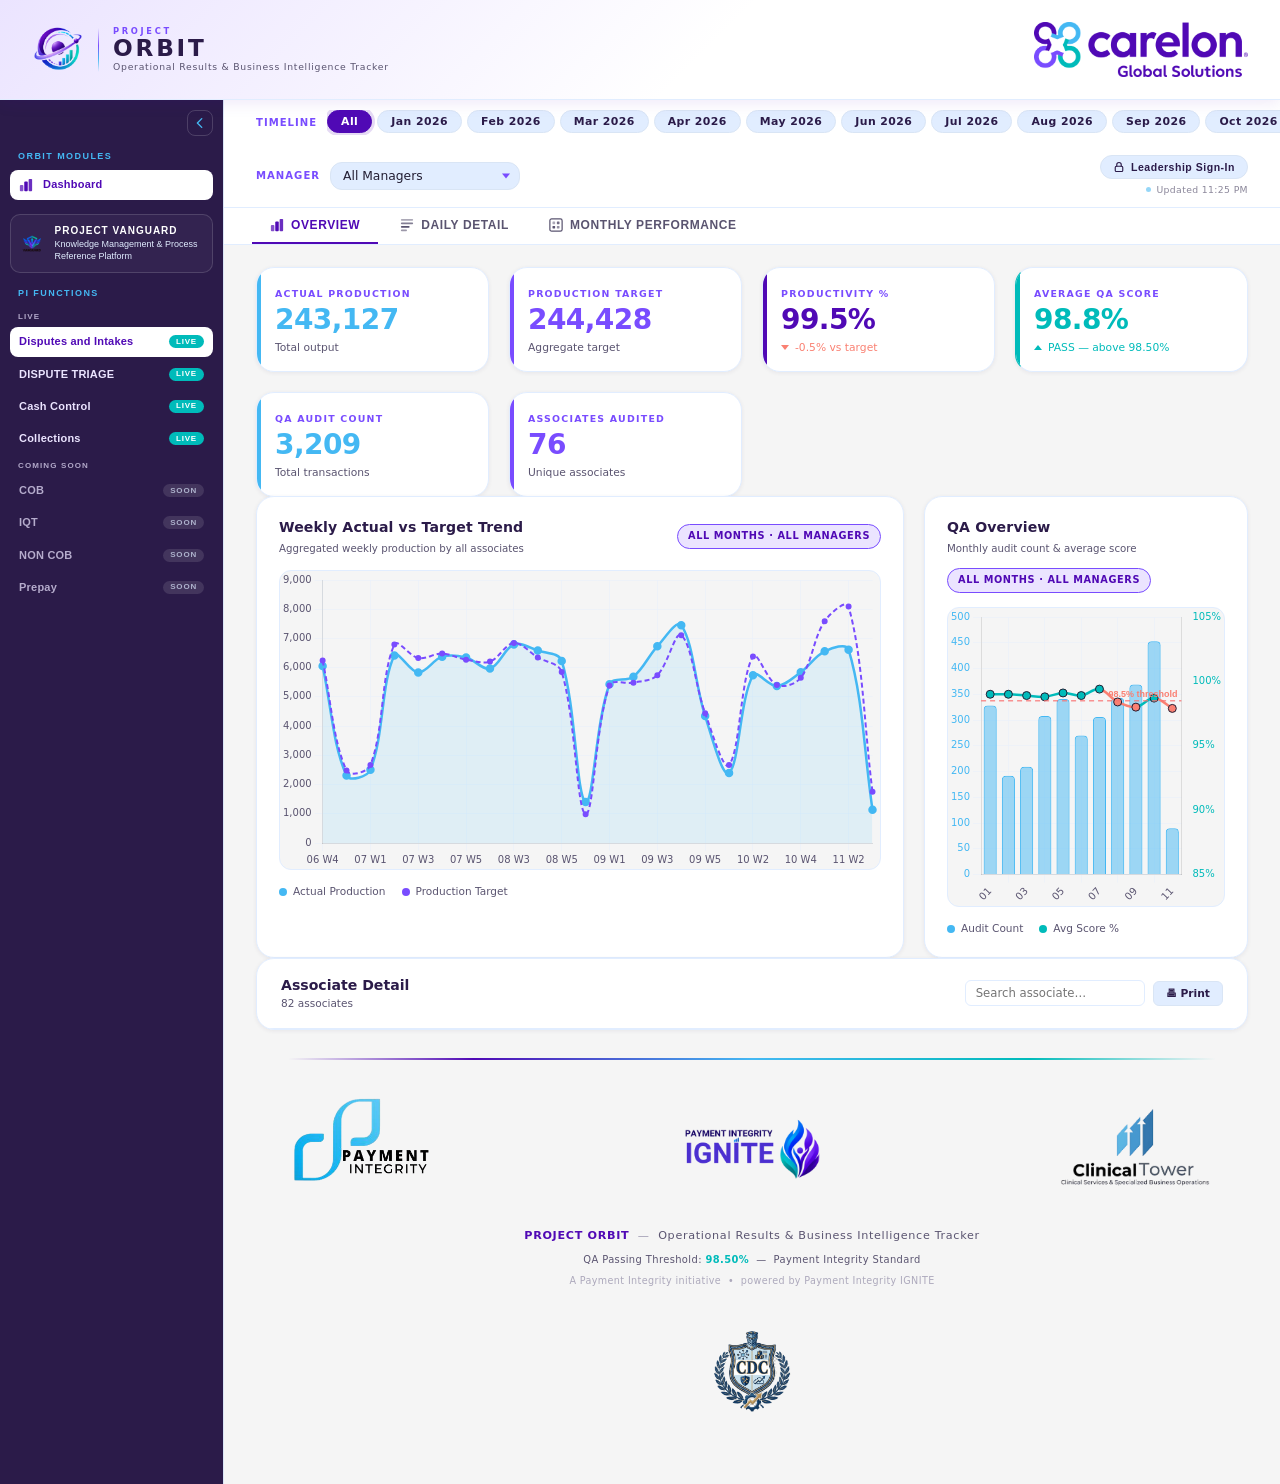
==== commit 252743c2: "Dim_Associate becomes function authority; add function maturity + QA landing + movement history Data" ====
--- a/ORBIT.html
+++ b/ORBIT.html
@@ -152,39 +152,40 @@
       <nav class="orbit-rail__group" aria-label="Payment Integrity functions" id="orbit-fn-list">
         <div class="orbit-rail__heading">PI Functions</div>
         <div class="orbit-rail__subheading">Live</div>
-        <button class="orbit-fn__btn is-active" type="button" data-fn="disputes-intakes" data-live="true" title="Disputes and Intakes">
+        <button class="orbit-fn__btn is-active" type="button" data-fn="disputes-intakes" data-live="full" title="Disputes and Intakes">
           <span class="orbit-rail__label">Disputes and Intakes</span>
           <span class="orbit-fn__badge orbit-fn__badge--live">Live</span>
         </button>
-        <button class="orbit-fn__btn" type="button" data-fn="dispute-triage" data-live="true" title="DISPUTE TRIAGE">
+        <button class="orbit-fn__btn" type="button" data-fn="dispute-triage" data-live="full" title="DISPUTE TRIAGE">
           <span class="orbit-rail__label">DISPUTE TRIAGE</span>
           <span class="orbit-fn__badge orbit-fn__badge--live">Live</span>
         </button>
+        <button class="orbit-fn__btn" type="button" data-fn="cash-control" data-live="full" title="Cash Control">
+          <span class="orbit-rail__label">Cash Control</span>
+          <span class="orbit-fn__badge orbit-fn__badge--live">Live</span>
+        </button>
+        <button class="orbit-fn__btn" type="button" data-fn="collections" data-live="full" title="Collections">
+          <span class="orbit-rail__label">Collections</span>
+          <span class="orbit-fn__badge orbit-fn__badge--live">Live</span>
+        </button>
         <div class="orbit-rail__subheading">Coming Soon</div>
-        <button class="orbit-fn__btn" type="button" data-fn="cash-control" data-live="false" title="Cash Control">
-          <span class="orbit-rail__label">Cash Control</span>
-          <span class="orbit-fn__badge orbit-fn__badge--soon">Soon</span>
-        </button>
-        <button class="orbit-fn__btn" type="button" data-fn="cob" data-live="false" title="COB">
+        <button class="orbit-fn__btn" type="button" data-fn="cob" data-live="uc" title="COB">
           <span class="orbit-rail__label">COB</span>
           <span class="orbit-fn__badge orbit-fn__badge--soon">Soon</span>
         </button>
-        <button class="orbit-fn__btn" type="button" data-fn="collections" data-live="false" title="Collections">
-          <span class="orbit-rail__label">Collections</span>
-          <span class="orbit-fn__badge orbit-fn__badge--soon">Soon</span>
-        </button>
-        <button class="orbit-fn__btn" type="button" data-fn="iqt" data-live="false" title="IQT">
+        <button class="orbit-fn__btn" type="button" data-fn="iqt" data-live="uc" title="IQT">
           <span class="orbit-rail__label">IQT</span>
           <span class="orbit-fn__badge orbit-fn__badge--soon">Soon</span>
         </button>
-        <button class="orbit-fn__btn" type="button" data-fn="non-cob" data-live="false" title="NON COB">
+        <button class="orbit-fn__btn" type="button" data-fn="non-cob" data-live="uc" title="NON COB">
           <span class="orbit-rail__label">NON COB</span>
           <span class="orbit-fn__badge orbit-fn__badge--soon">Soon</span>
         </button>
-        <button class="orbit-fn__btn" type="button" data-fn="prepay" data-live="false" title="Prepay">
+        <button class="orbit-fn__btn" type="button" data-fn="prepay" data-live="uc" title="Prepay">
           <span class="orbit-rail__label">Prepay</span>
           <span class="orbit-fn__badge orbit-fn__badge--soon">Soon</span>
         </button>
+        <span class="orbit-fn__un is-hidden" id="orbit-fn-un" role="status"></span>
       </nav>
 
     </aside><!-- /.orbit-rail -->
@@ -1312,6 +1313,68 @@
     </div>
   </section>
 
+  <!-- ── QA-state function landing (QA data, no productivity yet) ── -->
+  <section class="orbit-fn-qa is-hidden" id="orbit-fn-qa" role="region" aria-live="polite">
+    <div class="fn-qa-hero">
+      <div>
+        <div class="fn-qa-badge">QA Available — Productivity Pending</div>
+        <h2 class="fn-qa-name" id="orbit-fn-qa-name">Function</h2>
+        <p class="fn-qa-msg">
+          Quality Assurance data is live for this function.<br />
+          Productivity integration is in progress — production metrics will appear once onboarding completes.
+        </p>
+      </div>
+    </div>
+
+    <section class="orbit-kpis" aria-label="Function QA summary">
+      <article class="kpi-card">
+        <div class="kpi-label">Roster Associates</div>
+        <div class="kpi-value" id="fn-qa-roster">—</div>
+        <div class="kpi-sub">Assigned to function</div>
+      </article>
+      <article class="kpi-card">
+        <div class="kpi-label">QA Audits</div>
+        <div class="kpi-value" id="fn-qa-audits">—</div>
+        <div class="kpi-sub">All periods</div>
+      </article>
+      <article class="kpi-card">
+        <div class="kpi-label">Avg QA Score</div>
+        <div class="kpi-value" id="fn-qa-score">—</div>
+        <div class="kpi-sub">Weighted by audit count</div>
+      </article>
+      <article class="kpi-card">
+        <div class="kpi-label">Associates Audited</div>
+        <div class="kpi-value" id="fn-qa-audited">—</div>
+        <div class="kpi-sub">Distinct</div>
+      </article>
+    </section>
+
+    <div class="fn-qa-leads" id="fn-qa-leads" aria-label="Leadership assignments"></div>
+
+    <div class="orbit-table-section lp-section">
+      <div class="lp-section__head">
+        <h2 class="lp-section__title">Associate QA Detail</h2>
+        <span class="lp-section__rule">Current assignment from roster &mdash; history shown for context only</span>
+      </div>
+      <div class="orbit-table-wrap">
+        <table class="orbit-table lp-table" aria-label="Associate QA detail">
+          <thead>
+            <tr>
+              <th>Associate</th>
+              <th>Assistant Manager</th>
+              <th>Manager</th>
+              <th>Position</th>
+              <th class="col-num">Audits</th>
+              <th class="col-num">Avg QA</th>
+              <th>History</th>
+            </tr>
+          </thead>
+          <tbody id="fn-qa-tbody"></tbody>
+        </table>
+      </div>
+    </div>
+  </section>
+
   <footer class="orbit-footer" role="contentinfo" aria-label="Organizational branding">
 
     <!-- Gradient divider line above footer -->
--- a/orbit.css
+++ b/orbit.css
@@ -1147,8 +1147,8 @@
   color: var(--purple-primary);
   border-color: var(--white);
 }
-.orbit-fn__btn[data-live="false"] { opacity: .72; }
-.orbit-fn__btn[data-live="false"].is-active { opacity: 1; }
+.orbit-fn__btn[data-live="uc"] { opacity: .72; }
+.orbit-fn__btn[data-live="uc"].is-active { opacity: 1; }
 .orbit-fn__badge {
   font: 700 8px/1 var(--font-ui, 'Inter', sans-serif);
   letter-spacing: .1em; text-transform: uppercase;
@@ -1271,9 +1271,72 @@
   content: ''; width: 8px; height: 8px; border-radius: 50%;
   background: var(--purple-pale); opacity: .55; flex-shrink: 0;
 }
-.orbit-rail.is-collapsed .orbit-fn__btn[data-live="true"]::before { background: var(--turquoise); opacity: 1; }
+.orbit-rail.is-collapsed .orbit-fn__btn[data-live="full"]::before { background: var(--turquoise); opacity: 1; }
+.orbit-rail.is-collapsed .orbit-fn__btn[data-live="qa"]::before,
+.orbit-rail.is-collapsed .orbit-fn__btn[data-live="prod"]::before { background: var(--cyan); opacity: 1; }
 .orbit-rail.is-collapsed .orbit-fn__btn.is-active::before { background: var(--purple-primary); }
 .orbit-rail.is-collapsed .orbit-rail__vanguard { justify-content: center; padding: 8px; }
+
+/* admin-only unclassified diagnostic chip (bottom of fn group) */
+.orbit-fn__un {
+  margin-top: 8px; flex-shrink: 0;
+  padding: 5px 10px; border-radius: 999px;
+  background: rgba(255,255,255,.14);
+  border: 1px dashed var(--turquoise-pale);
+  font: 600 9px/1 var(--font-ui, 'Inter', sans-serif);
+  letter-spacing: .06em; color: var(--cyan);
+  align-self: flex-start;
+}
+.orbit-fn__un.is-hidden, .orbit-rail.is-collapsed .orbit-fn__un { display: none; }
+
+/* ── QA-state function landing (#orbit-fn-qa) ───────────── */
+.orbit-fn-qa.is-hidden { display: none; }
+.orbit-fn-qa { display: flex; flex-direction: column; gap: var(--gap); }
+.fn-qa-hero {
+  display: flex; align-items: center; gap: 18px;
+  padding: 26px 30px;
+  background: var(--card-bg, var(--white));
+  border: 1px solid var(--turquoise-pale);
+  border-radius: 14px;
+}
+.fn-qa-badge {
+  display: inline-block; margin-bottom: 8px;
+  padding: 4px 12px; border-radius: 999px;
+  background: var(--cyan); color: var(--purple-dark);
+  font: 700 9.5px/1 var(--font-ui, 'Inter', sans-serif);
+  letter-spacing: .12em; text-transform: uppercase;
+}
+.fn-qa-name {
+  margin: 0 0 8px;
+  font: 700 22px/1.1 var(--font-ui, 'Inter', sans-serif);
+  color: var(--purple-dark);
+}
+.fn-qa-msg {
+  margin: 0;
+  font: 500 12px/1.6 var(--font-ui, 'Inter', sans-serif);
+  color: var(--ink-dim, #55506b);
+}
+.fn-qa-leads {
+  display: flex; flex-direction: column; gap: 6px;
+  padding: 14px 18px;
+  background: var(--card-bg, var(--white));
+  border: 1px solid var(--turquoise-pale);
+  border-radius: 12px;
+}
+.fn-qa-lead {
+  display: flex; gap: 12px; align-items: baseline;
+  font: 500 11.5px/1.5 var(--font-ui, 'Inter', sans-serif);
+  color: var(--ink, #231E33);
+}
+.fn-qa-lead__role {
+  flex-shrink: 0; min-width: 130px;
+  font: 700 9.5px/1 var(--font-ui, 'Inter', sans-serif);
+  letter-spacing: .12em; text-transform: uppercase;
+  color: var(--cyan);
+}
+.fn-qa-id { color: var(--cyan); font-size: 9.5px; letter-spacing: .05em; }
+.fn-qa-hist { font-size: 10.5px; color: var(--ink-dim, #55506b); }
+.fn-qa-hist-none, .fn-qa-empty { color: var(--ink-dim, #55506b); }
 
 /* ── Under Construction landing ─────────────────────────────── */
 .orbit-fn-uc {
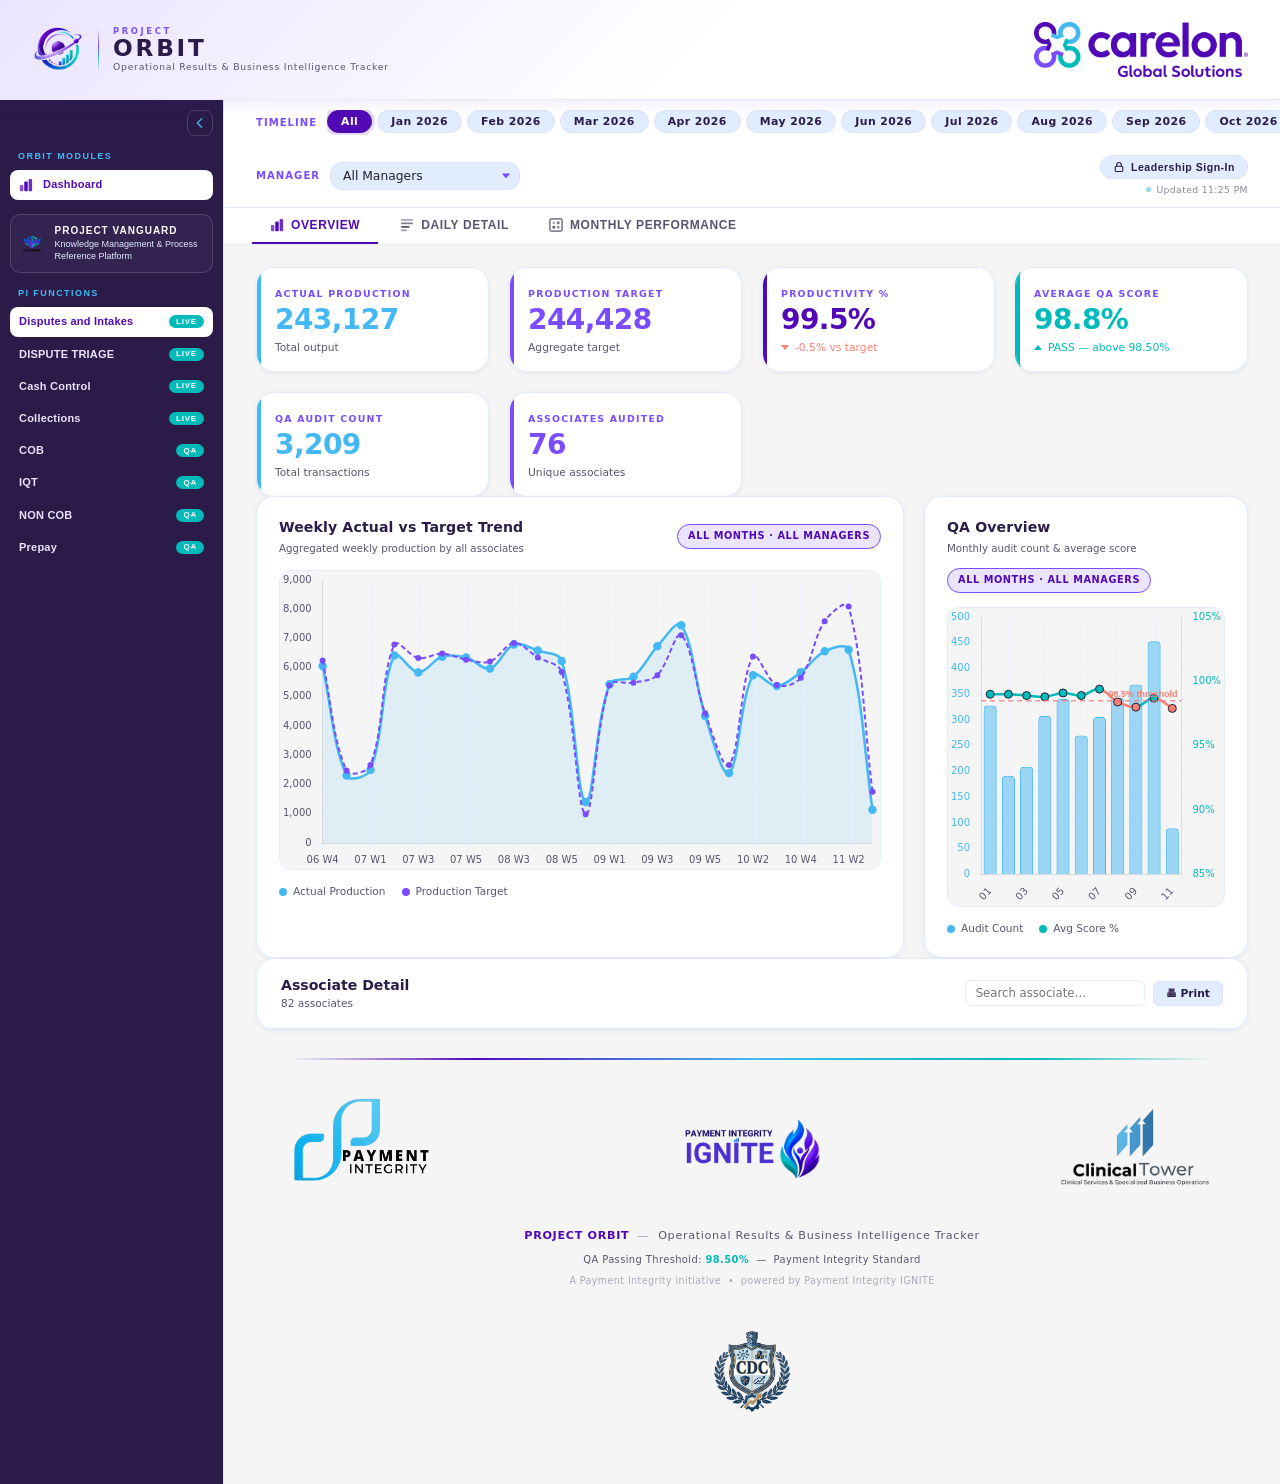
==== commit 2ff36db1: "Single Timeline + QA-state functions for all 8 PI functions - Removes duplicate per-page timeline pi" ====
--- a/ORBIT.html
+++ b/ORBIT.html
@@ -151,7 +151,6 @@
       <!-- Section 3 — Payment Integrity functions (drives FN module) -->
       <nav class="orbit-rail__group" aria-label="Payment Integrity functions" id="orbit-fn-list">
         <div class="orbit-rail__heading">PI Functions</div>
-        <div class="orbit-rail__subheading">Live</div>
         <button class="orbit-fn__btn is-active" type="button" data-fn="disputes-intakes" data-live="full" title="Disputes and Intakes">
           <span class="orbit-rail__label">Disputes and Intakes</span>
           <span class="orbit-fn__badge orbit-fn__badge--live">Live</span>
@@ -168,22 +167,21 @@
           <span class="orbit-rail__label">Collections</span>
           <span class="orbit-fn__badge orbit-fn__badge--live">Live</span>
         </button>
-        <div class="orbit-rail__subheading">Coming Soon</div>
-        <button class="orbit-fn__btn" type="button" data-fn="cob" data-live="uc" title="COB">
+        <button class="orbit-fn__btn" type="button" data-fn="cob" data-live="qa" title="COB">
           <span class="orbit-rail__label">COB</span>
-          <span class="orbit-fn__badge orbit-fn__badge--soon">Soon</span>
-        </button>
-        <button class="orbit-fn__btn" type="button" data-fn="iqt" data-live="uc" title="IQT">
+          <span class="orbit-fn__badge orbit-fn__badge--live">QA</span>
+        </button>
+        <button class="orbit-fn__btn" type="button" data-fn="iqt" data-live="qa" title="IQT">
           <span class="orbit-rail__label">IQT</span>
-          <span class="orbit-fn__badge orbit-fn__badge--soon">Soon</span>
-        </button>
-        <button class="orbit-fn__btn" type="button" data-fn="non-cob" data-live="uc" title="NON COB">
+          <span class="orbit-fn__badge orbit-fn__badge--live">QA</span>
+        </button>
+        <button class="orbit-fn__btn" type="button" data-fn="non-cob" data-live="qa" title="NON COB">
           <span class="orbit-rail__label">NON COB</span>
-          <span class="orbit-fn__badge orbit-fn__badge--soon">Soon</span>
-        </button>
-        <button class="orbit-fn__btn" type="button" data-fn="prepay" data-live="uc" title="Prepay">
+          <span class="orbit-fn__badge orbit-fn__badge--live">QA</span>
+        </button>
+        <button class="orbit-fn__btn" type="button" data-fn="prepay" data-live="qa" title="Prepay">
           <span class="orbit-rail__label">Prepay</span>
-          <span class="orbit-fn__badge orbit-fn__badge--soon">Soon</span>
+          <span class="orbit-fn__badge orbit-fn__badge--live">QA</span>
         </button>
         <span class="orbit-fn__un is-hidden" id="orbit-fn-un" role="status"></span>
       </nav>
@@ -422,11 +420,7 @@
     <!-- Daily Detail filters -->
     <div class="orbit-dd-filters">
 
-      <!-- Month pills (synced with Overview timeline) -->
-      <div class="orbit-filters__group">
-        <span class="orbit-filters__label">Timeline</span>
-        <div class="orbit-filters__pills" id="dd-month-pills" role="group" aria-label="Filter daily detail by month"></div>
-      </div>
+      <!-- Timeline is controlled by the single global filter bar. -->
 
       <!-- Date filter — narrows to a single calendar day within the selected month -->
       <div class="orbit-filters__group orbit-filters__group--date" id="dd-date-group">
@@ -522,10 +516,7 @@
     <!-- Monthly filters -->
     <div class="orbit-dd-filters mp-filters">
 
-      <div class="orbit-filters__group">
-        <span class="orbit-filters__label">Timeline</span>
-        <div class="orbit-filters__pills" id="mp-month-pills" role="group" aria-label="Filter by month"></div>
-      </div>
+      <!-- Timeline is controlled by the single global filter bar. -->
 
       <div class="orbit-filters__group">
         <span class="orbit-filters__label">Manager</span>
@@ -1335,7 +1326,7 @@
       <article class="kpi-card">
         <div class="kpi-label">QA Audits</div>
         <div class="kpi-value" id="fn-qa-audits">—</div>
-        <div class="kpi-sub">All periods</div>
+        <div class="kpi-sub" id="fn-qa-audits-sub">All periods</div>
       </article>
       <article class="kpi-card">
         <div class="kpi-label">Avg QA Score</div>
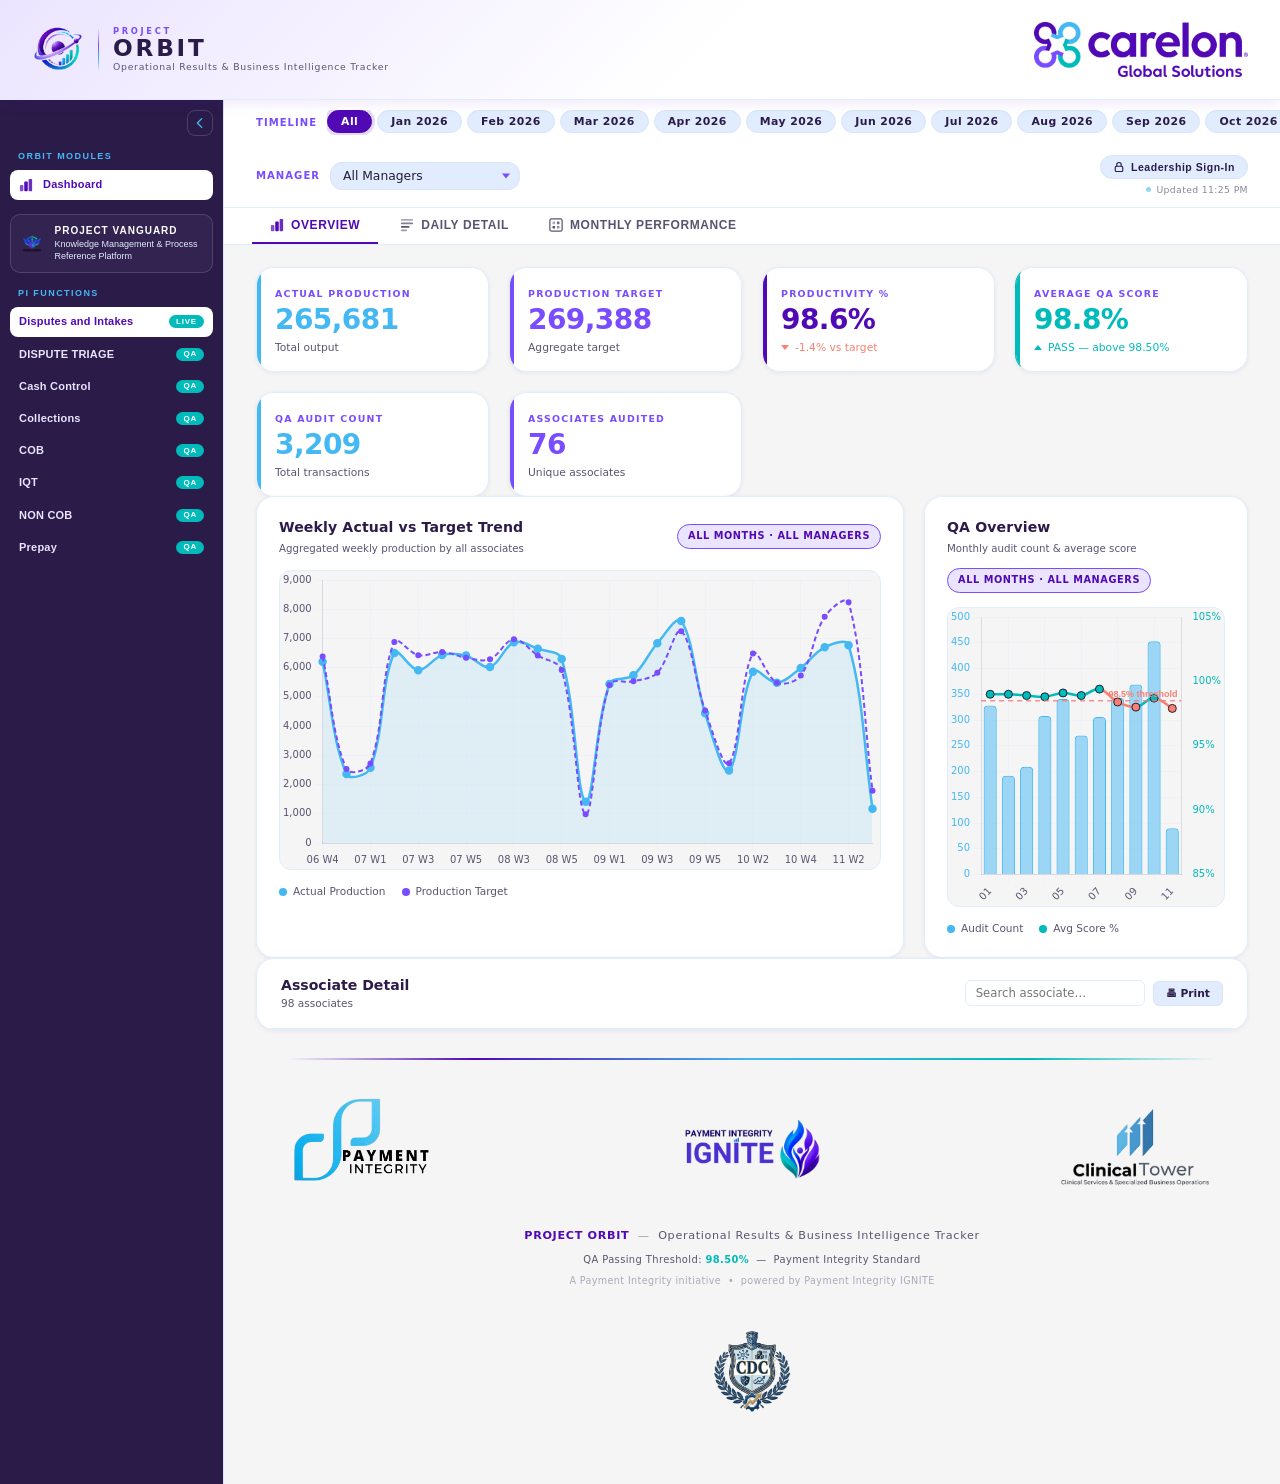
==== commit 49b38386: "Attribute production to the work performed, not the roster function The productivity extract is the " ====
--- a/ORBIT.html
+++ b/ORBIT.html
@@ -155,17 +155,17 @@
           <span class="orbit-rail__label">Disputes and Intakes</span>
           <span class="orbit-fn__badge orbit-fn__badge--live">Live</span>
         </button>
-        <button class="orbit-fn__btn" type="button" data-fn="dispute-triage" data-live="full" title="DISPUTE TRIAGE">
+        <button class="orbit-fn__btn" type="button" data-fn="dispute-triage" data-live="qa" title="DISPUTE TRIAGE">
           <span class="orbit-rail__label">DISPUTE TRIAGE</span>
-          <span class="orbit-fn__badge orbit-fn__badge--live">Live</span>
-        </button>
-        <button class="orbit-fn__btn" type="button" data-fn="cash-control" data-live="full" title="Cash Control">
+          <span class="orbit-fn__badge orbit-fn__badge--live">QA</span>
+        </button>
+        <button class="orbit-fn__btn" type="button" data-fn="cash-control" data-live="qa" title="Cash Control">
           <span class="orbit-rail__label">Cash Control</span>
-          <span class="orbit-fn__badge orbit-fn__badge--live">Live</span>
-        </button>
-        <button class="orbit-fn__btn" type="button" data-fn="collections" data-live="full" title="Collections">
+          <span class="orbit-fn__badge orbit-fn__badge--live">QA</span>
+        </button>
+        <button class="orbit-fn__btn" type="button" data-fn="collections" data-live="qa" title="Collections">
           <span class="orbit-rail__label">Collections</span>
-          <span class="orbit-fn__badge orbit-fn__badge--live">Live</span>
+          <span class="orbit-fn__badge orbit-fn__badge--live">QA</span>
         </button>
         <button class="orbit-fn__btn" type="button" data-fn="cob" data-live="qa" title="COB">
           <span class="orbit-rail__label">COB</span>
@@ -1342,6 +1342,11 @@
 
     <div class="fn-qa-leads" id="fn-qa-leads" aria-label="Leadership assignments"></div>
 
+    <div class="fn-qa-pending is-hidden" id="fn-qa-pending" role="status">
+      QA detail extraction pending &mdash; audit records are being onboarded to ORBIT.
+      Associate roster and leadership assignments shown below are current.
+    </div>
+
     <div class="orbit-table-section lp-section">
       <div class="lp-section__head">
         <h2 class="lp-section__title">Associate QA Detail</h2>
--- a/orbit.css
+++ b/orbit.css
@@ -1334,6 +1334,15 @@
   letter-spacing: .12em; text-transform: uppercase;
   color: var(--cyan);
 }
+.fn-qa-pending {
+  padding: 12px 18px;
+  border: 1px dashed var(--turquoise-pale);
+  border-radius: 12px;
+  background: rgba(255,255,255,.03);
+  font: 600 11.5px/1.5 var(--font-ui, 'Inter', sans-serif);
+  color: var(--cyan-pale);
+}
+.fn-qa-pending.is-hidden { display: none; }
 .fn-qa-id { color: var(--cyan); font-size: 9.5px; letter-spacing: .05em; }
 .fn-qa-hist { font-size: 10.5px; color: var(--ink-dim, #55506b); }
 .fn-qa-hist-none, .fn-qa-empty { color: var(--ink-dim, #55506b); }
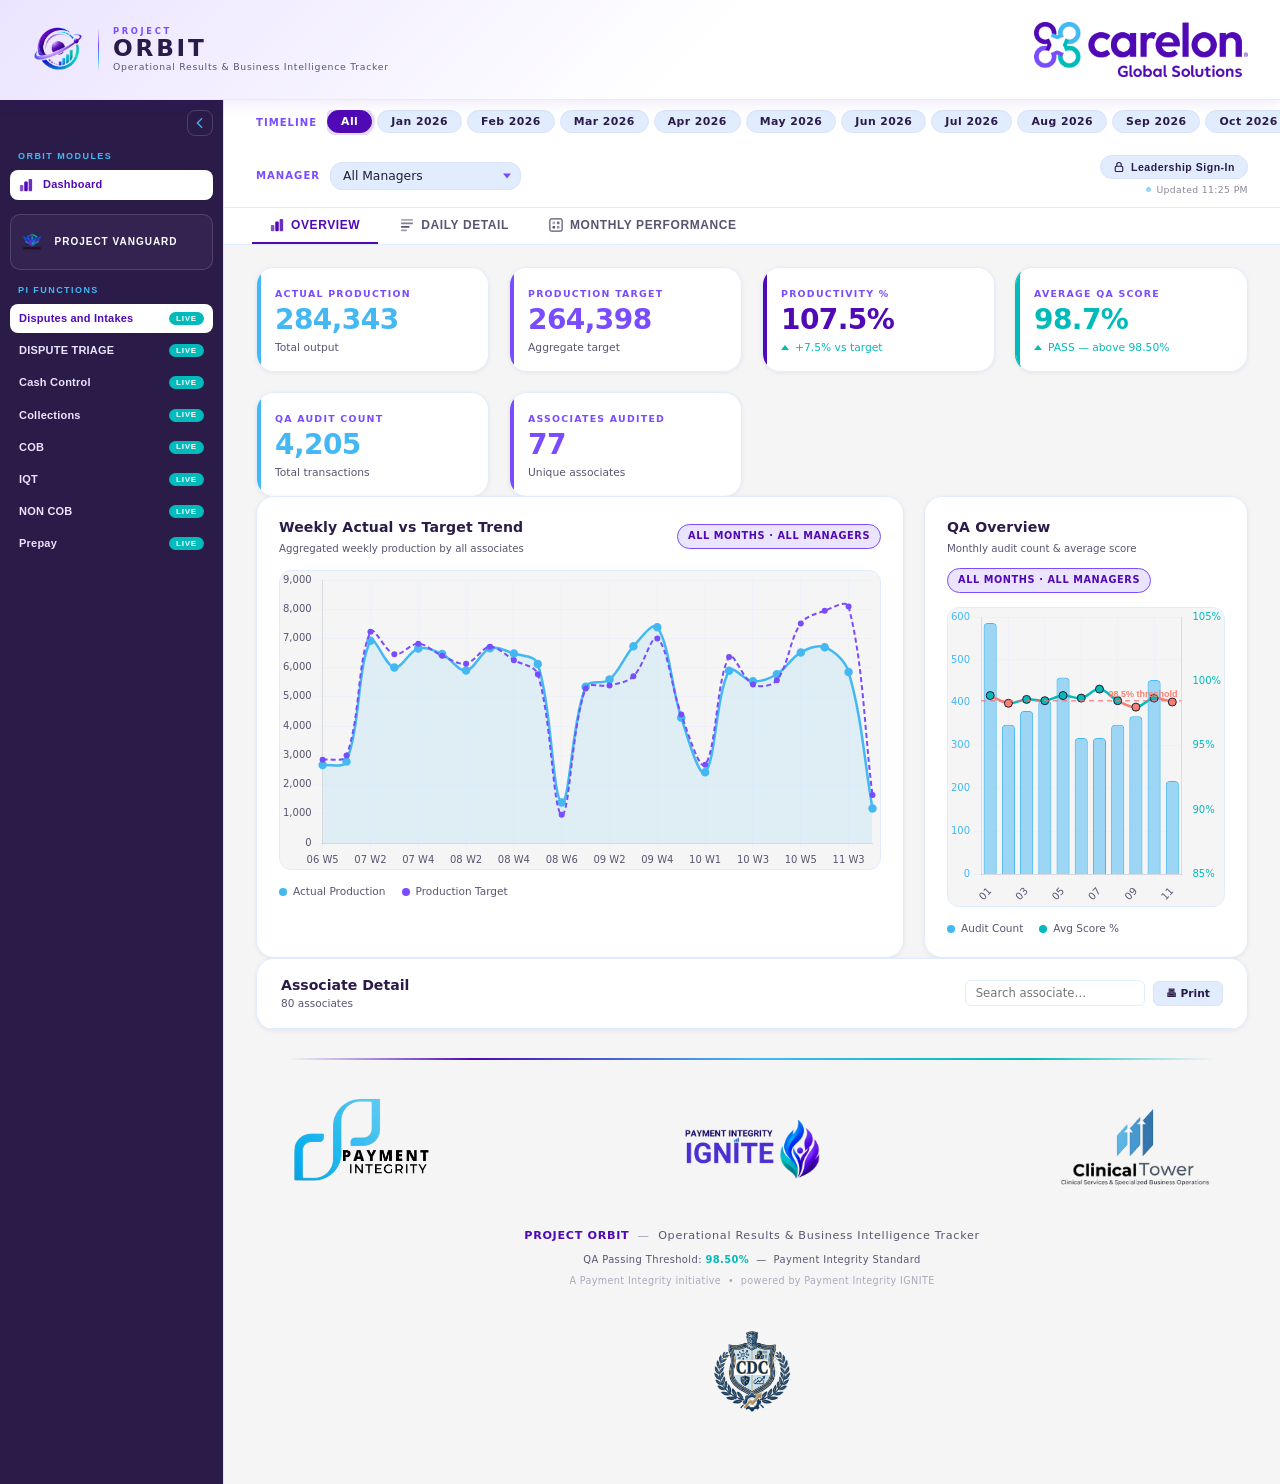
==== commit 0717d707: "style: drop Vanguard tagline from sidebar branding Removes 'Knowledge Management & Process Reference" ====
--- a/ORBIT.html
+++ b/ORBIT.html
@@ -144,7 +144,6 @@
         <img class="orbit-rail__vanguard-logo" src="assets/logos/vanguard-lockup.png" alt="Vanguard" />
         <span class="orbit-rail__vanguard-text">
           <span class="orbit-rail__vanguard-name">PROJECT VANGUARD</span>
-          <span class="orbit-rail__vanguard-tag">Knowledge Management &amp; Process Reference Platform</span>
         </span>
       </a>
 
@@ -1304,73 +1303,6 @@
     </div>
   </section>
 
-  <!-- ── QA-state function landing (QA data, no productivity yet) ── -->
-  <section class="orbit-fn-qa is-hidden" id="orbit-fn-qa" role="region" aria-live="polite">
-    <div class="fn-qa-hero">
-      <div>
-        <div class="fn-qa-badge">QA Available — Productivity Pending</div>
-        <h2 class="fn-qa-name" id="orbit-fn-qa-name">Function</h2>
-        <p class="fn-qa-msg">
-          Quality Assurance data is live for this function.<br />
-          Productivity integration is in progress — production metrics will appear once onboarding completes.
-        </p>
-      </div>
-    </div>
-
-    <section class="orbit-kpis" aria-label="Function QA summary">
-      <article class="kpi-card">
-        <div class="kpi-label">Roster Associates</div>
-        <div class="kpi-value" id="fn-qa-roster">—</div>
-        <div class="kpi-sub">Assigned to function</div>
-      </article>
-      <article class="kpi-card">
-        <div class="kpi-label">QA Audits</div>
-        <div class="kpi-value" id="fn-qa-audits">—</div>
-        <div class="kpi-sub" id="fn-qa-audits-sub">All periods</div>
-      </article>
-      <article class="kpi-card">
-        <div class="kpi-label">Avg QA Score</div>
-        <div class="kpi-value" id="fn-qa-score">—</div>
-        <div class="kpi-sub">Weighted by audit count</div>
-      </article>
-      <article class="kpi-card">
-        <div class="kpi-label">Associates Audited</div>
-        <div class="kpi-value" id="fn-qa-audited">—</div>
-        <div class="kpi-sub">Distinct</div>
-      </article>
-    </section>
-
-    <div class="fn-qa-leads" id="fn-qa-leads" aria-label="Leadership assignments"></div>
-
-    <div class="fn-qa-pending is-hidden" id="fn-qa-pending" role="status">
-      QA detail extraction pending &mdash; audit records are being onboarded to ORBIT.
-      Associate roster and leadership assignments shown below are current.
-    </div>
-
-    <div class="orbit-table-section lp-section">
-      <div class="lp-section__head">
-        <h2 class="lp-section__title">Associate QA Detail</h2>
-        <span class="lp-section__rule">Current assignment from roster &mdash; history shown for context only</span>
-      </div>
-      <div class="orbit-table-wrap">
-        <table class="orbit-table lp-table" aria-label="Associate QA detail">
-          <thead>
-            <tr>
-              <th>Associate</th>
-              <th>Assistant Manager</th>
-              <th>Manager</th>
-              <th>Position</th>
-              <th class="col-num">Audits</th>
-              <th class="col-num">Avg QA</th>
-              <th>History</th>
-            </tr>
-          </thead>
-          <tbody id="fn-qa-tbody"></tbody>
-        </table>
-      </div>
-    </div>
-  </section>
-
   <footer class="orbit-footer" role="contentinfo" aria-label="Organizational branding">
 
     <!-- Gradient divider line above footer -->
--- a/orbit.css
+++ b/orbit.css
@@ -337,6 +337,16 @@
   position: relative; overflow: hidden;
 }
 .chart-body canvas { position: absolute; inset: 0; width: 100% !important; height: 100% !important; }
+.chart-pending {
+  position: absolute; inset: 0; z-index: 5;
+  display: flex; align-items: center; justify-content: center;
+  background: rgba(255,255,255,.82);
+  font: 700 12px/1 var(--font-ui, 'Inter', sans-serif);
+  letter-spacing: .14em; text-transform: uppercase;
+  color: var(--cyan); pointer-events: none;
+}
+.kpi-value--pending { font-size: .95rem !important; letter-spacing: .06em; text-transform: uppercase; color: var(--text-muted) !important; }
+.cell-pending { font-size: .66rem; font-weight: 600; letter-spacing: .05em; text-transform: uppercase; color: var(--cyan); }
 .chart-legend { display: flex; align-items: center; gap: 16px; flex-wrap: wrap; }
 .chart-legend__item { display: flex; align-items: center; gap: 6px; font-size: .66rem; font-weight: 500; color: var(--text-muted); }
 .chart-legend__dot { width: 8px; height: 8px; border-radius: 50%; flex-shrink: 0; }
@@ -1252,10 +1262,6 @@
   font: 700 10px/1.2 var(--font-ui, 'Inter', sans-serif);
   letter-spacing: .1em; color: var(--white);
 }
-.orbit-rail__vanguard-tag {
-  font: 500 9px/1.3 var(--font-ui, 'Inter', sans-serif);
-  color: var(--cyan-pale);
-}
 
 /* Collapsed (icon-only) mode */
 .orbit-rail.is-collapsed { width: 60px; padding: 10px 8px 18px; align-items: center; }
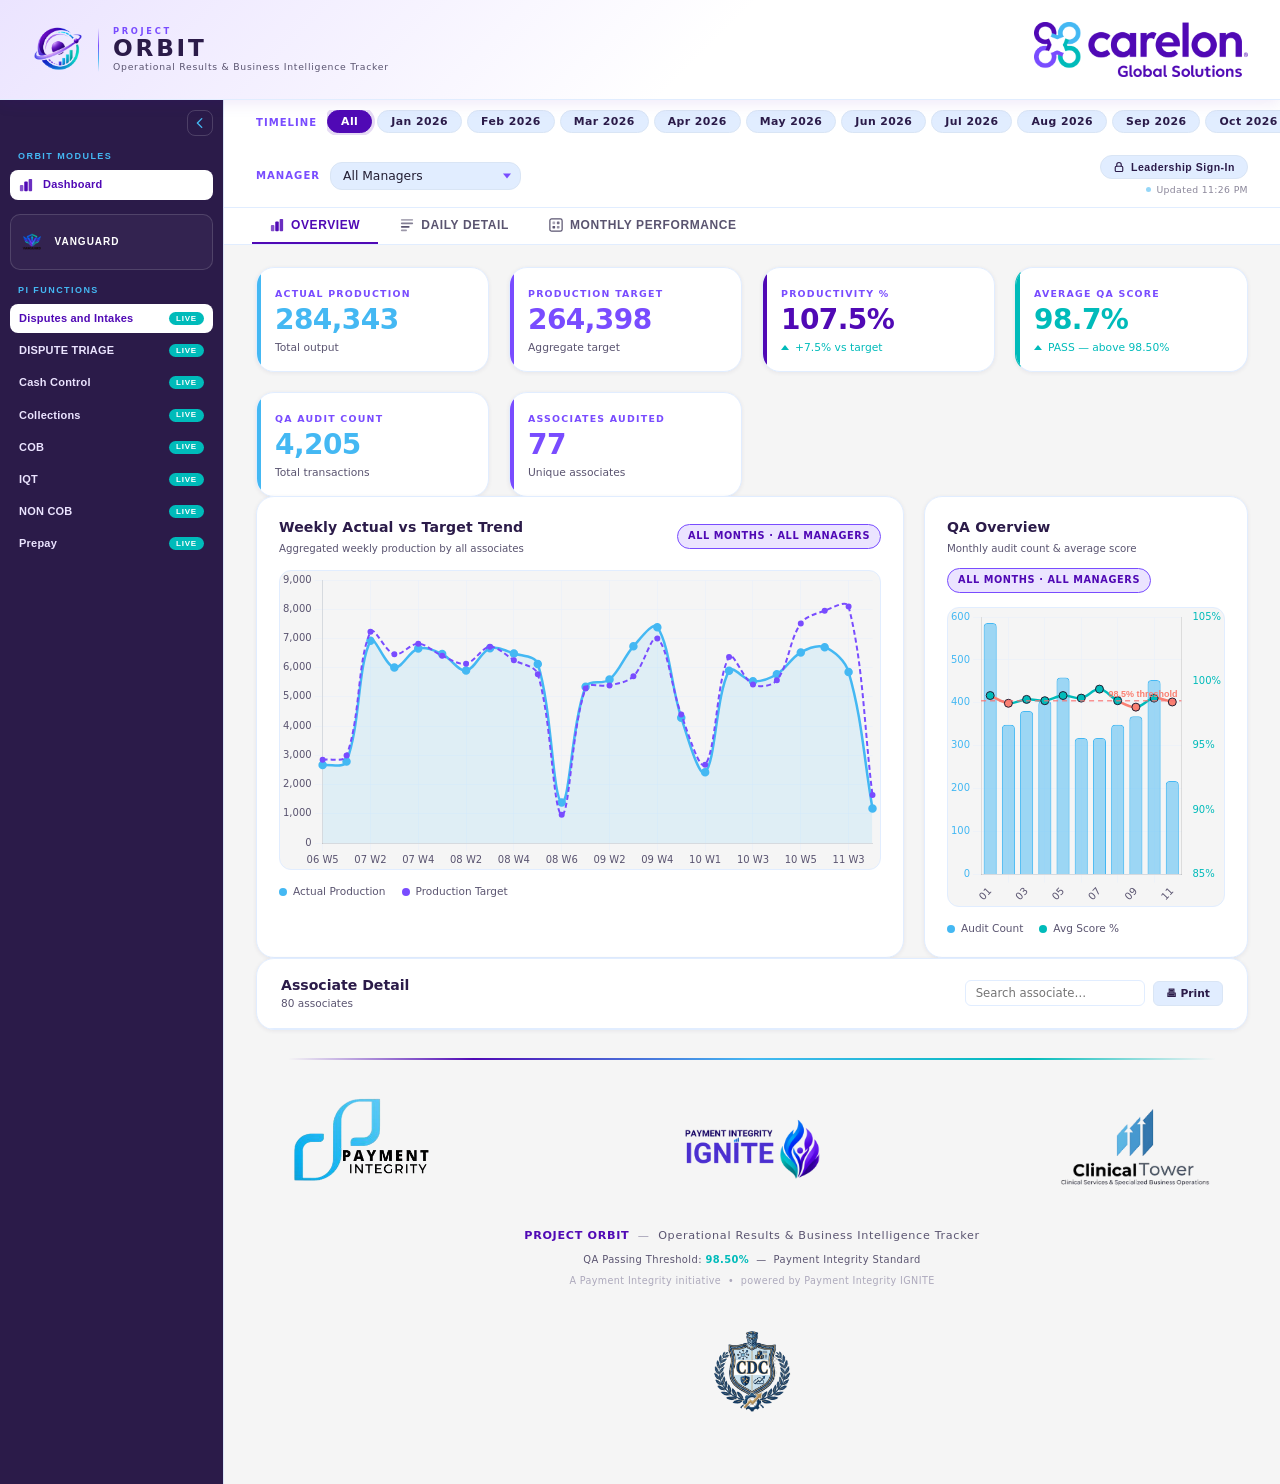
==== commit edae2539: "style: shorten sidebar wordmark to VANGUARD Generated with Devin (https://devin.ai) Co-Authored-By: " ====
--- a/ORBIT.html
+++ b/ORBIT.html
@@ -143,7 +143,7 @@
          target="_blank" rel="noopener noreferrer" title="Open PROJECT VANGUARD">
         <img class="orbit-rail__vanguard-logo" src="assets/logos/vanguard-lockup.png" alt="Vanguard" />
         <span class="orbit-rail__vanguard-text">
-          <span class="orbit-rail__vanguard-name">PROJECT VANGUARD</span>
+          <span class="orbit-rail__vanguard-name">VANGUARD</span>
         </span>
       </a>
 
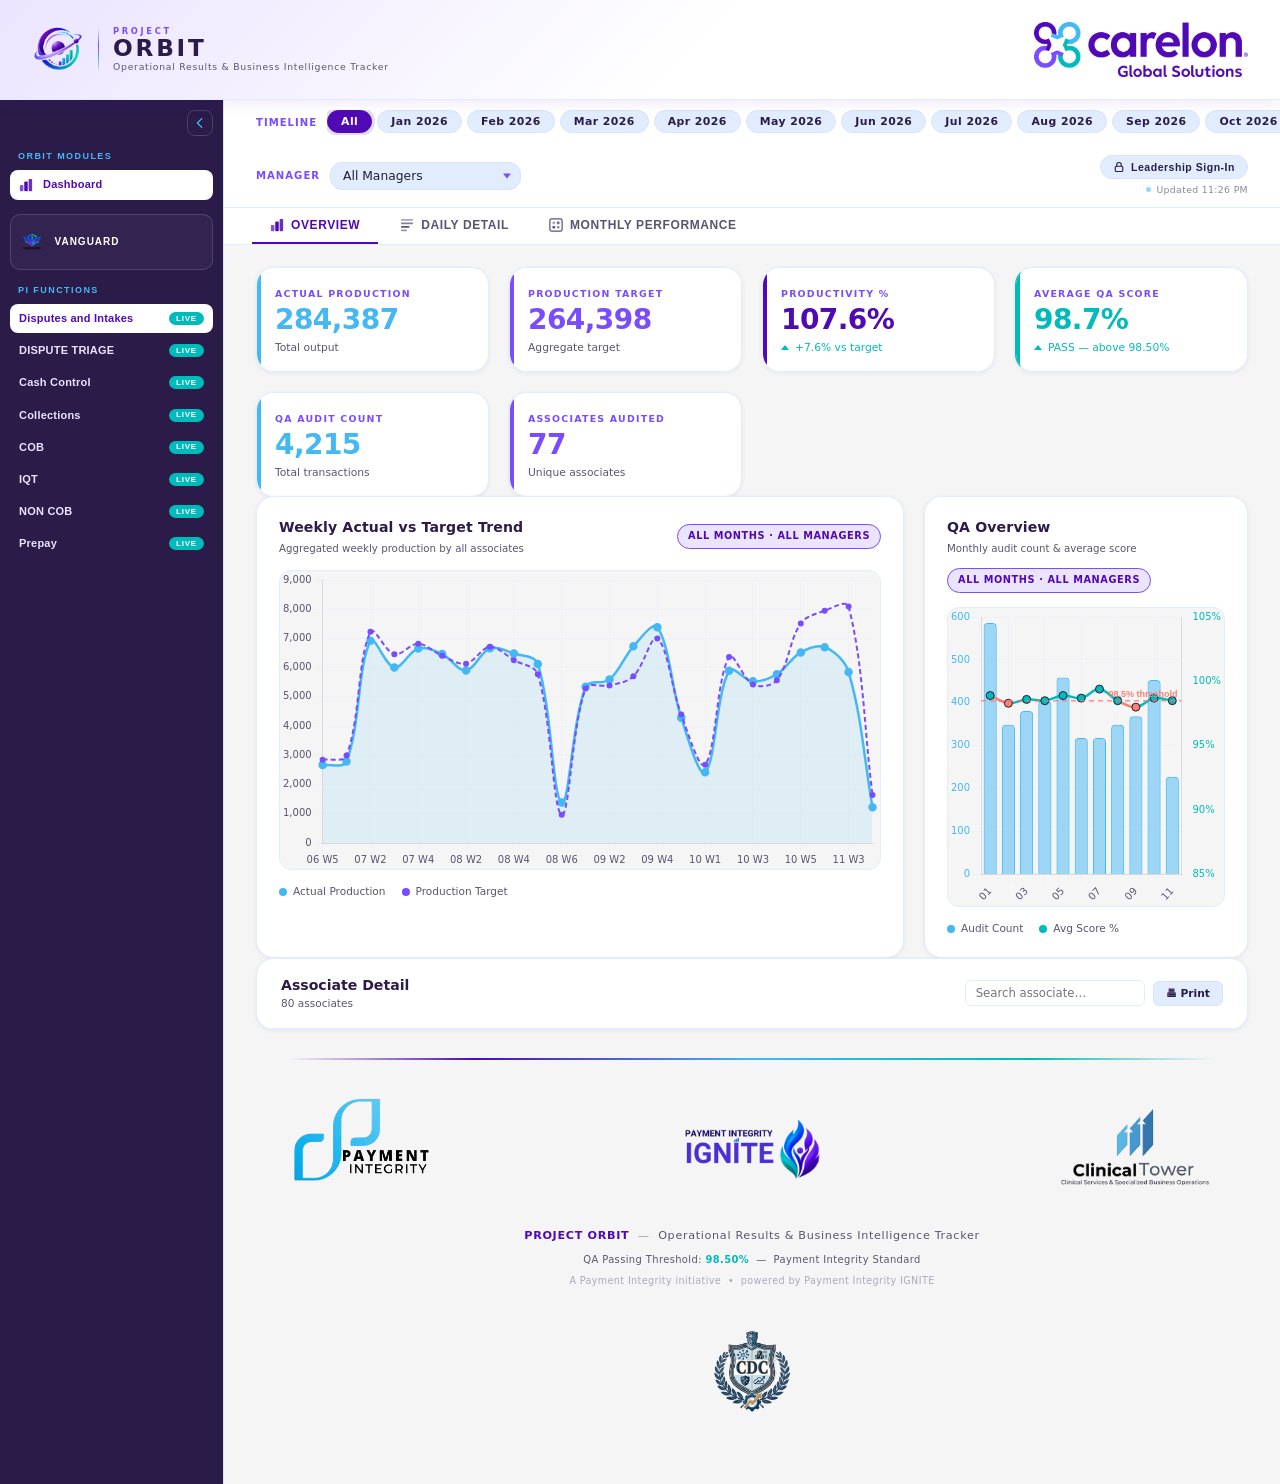
==== commit bc85cc0b: "feat: Supabase-backed leadership/admin sign-in (TEMPUS model) Replaces the shared-password gate with" ====
--- a/ORBIT.html
+++ b/ORBIT.html
@@ -8,17 +8,14 @@
   <link rel="icon" type="image/png" href="assets/logos/ORBIT.png" />
   <link rel="stylesheet" href="orbit.css" />
   <!-- ── ORBIT runtime configuration ─────────────────────────────────────────
-       LEADERSHIP_PASSWORD  : shared password required to access the Leadership Portal.
-                              Change this value when rotating credentials.
-                              Set ORBIT_CONFIG.leadershipPassword in orbit-auth.js to
-                              override without editing this file.
-       ADMIN_PASSWORD       : optional separate password for admin-role users.
-                              Leave blank ("") to use the same password for all roles.
+       Auth is handled by Supabase RPC (supabase-config.js + orbit-auth-svc.js):
+       per-user bcrypt passwords, team-passcode bootstrap for first sign-in.
+       The legacy shared-password config below is retired and no longer read.
   ──────────────────────────────────────────────────────────────────────────── -->
   <script>
   window.ORBIT_CONFIG = {
-    leadershipPassword: 'Ignite@Leaders2026',   // shared password for all roles including admin
-    adminPassword:      ''                      // blank — admins use the same password above
+    leadershipPassword: '',   // retired — Supabase per-user passwords replaced this
+    adminPassword:      ''
   };
   </script>
 </head>
@@ -1370,13 +1367,26 @@
 <div class="orbit-auth-modal is-hidden" id="orbit-auth-modal" role="dialog" aria-modal="true" aria-labelledby="orbit-auth-title">
   <div class="orbit-auth-modal__card">
     <div class="orbit-auth-modal__title" id="orbit-auth-title">Leadership Login</div>
-    <div class="orbit-auth-modal__sub">Enter your Domain ID and the shared leadership password.</div>
+    <div class="orbit-auth-modal__sub" id="orbit-auth-sub">Enter your Domain ID and password.</div>
     <label class="orbit-auth-modal__label" for="orbit-auth-domain">Domain ID</label>
     <input class="orbit-auth-modal__input" id="orbit-auth-domain" type="text"
            placeholder="e.g. AL12345" autocomplete="off" spellcheck="false" />
-    <label class="orbit-auth-modal__label" for="orbit-auth-password">Password</label>
-    <input class="orbit-auth-modal__input" id="orbit-auth-password" type="password"
-           placeholder="Leadership password" autocomplete="current-password" />
+    <div class="orbit-auth-modal__field" id="orbit-auth-pass-field">
+      <label class="orbit-auth-modal__label" for="orbit-auth-password">Password</label>
+      <input class="orbit-auth-modal__input" id="orbit-auth-password" type="password"
+             placeholder="Your password" autocomplete="current-password" />
+    </div>
+    <div id="orbit-auth-setup" class="is-hidden">
+      <label class="orbit-auth-modal__label" for="orbit-auth-bootstrap">Team Passcode</label>
+      <input class="orbit-auth-modal__input" id="orbit-auth-bootstrap" type="password"
+             placeholder="Onboarding team passcode" autocomplete="off" />
+      <label class="orbit-auth-modal__label" for="orbit-auth-newpass">New Password</label>
+      <input class="orbit-auth-modal__input" id="orbit-auth-newpass" type="password"
+             placeholder="Choose a password (min 8 chars)" autocomplete="new-password" />
+      <label class="orbit-auth-modal__label" for="orbit-auth-newpass2">Confirm Password</label>
+      <input class="orbit-auth-modal__input" id="orbit-auth-newpass2" type="password"
+             placeholder="Re-enter password" autocomplete="new-password" />
+    </div>
     <div class="orbit-auth-modal__error is-hidden" id="orbit-auth-error"></div>
     <div class="orbit-auth-modal__actions">
       <button class="orbit-btn orbit-btn--ghost" id="orbit-auth-cancel" type="button">Cancel</button>
@@ -1469,6 +1479,9 @@
 
 <!-- Leadership roster — generated from ORBIT_Leadership.xlsx -->
 <script src="orbit-auth.js"></script>
+<!-- Supabase auth service (sign-in backend for the Leadership Portal) -->
+<script src="supabase-config.js"></script>
+<script src="orbit-auth-svc.js"></script>
 <!-- Application logic -->
 <script src="orbit-app.js"></script>
 
--- a/orbit.css
+++ b/orbit.css
@@ -1489,6 +1489,12 @@
   color: var(--red-fail);
 }
 .orbit-auth-modal__error.is-hidden { display: none; }
+/* First-time setup block + password field wrapper */
+#orbit-auth-setup.is-hidden,
+#orbit-auth-pass-field.is-hidden { display: none; }
+#orbit-auth-bootstrap,
+#orbit-auth-newpass,
+#orbit-auth-newpass2 { text-transform: none; letter-spacing: normal; }
 .orbit-auth-modal__actions {
   margin-top: 18px;
   display: flex; justify-content: flex-end; gap: 8px;
